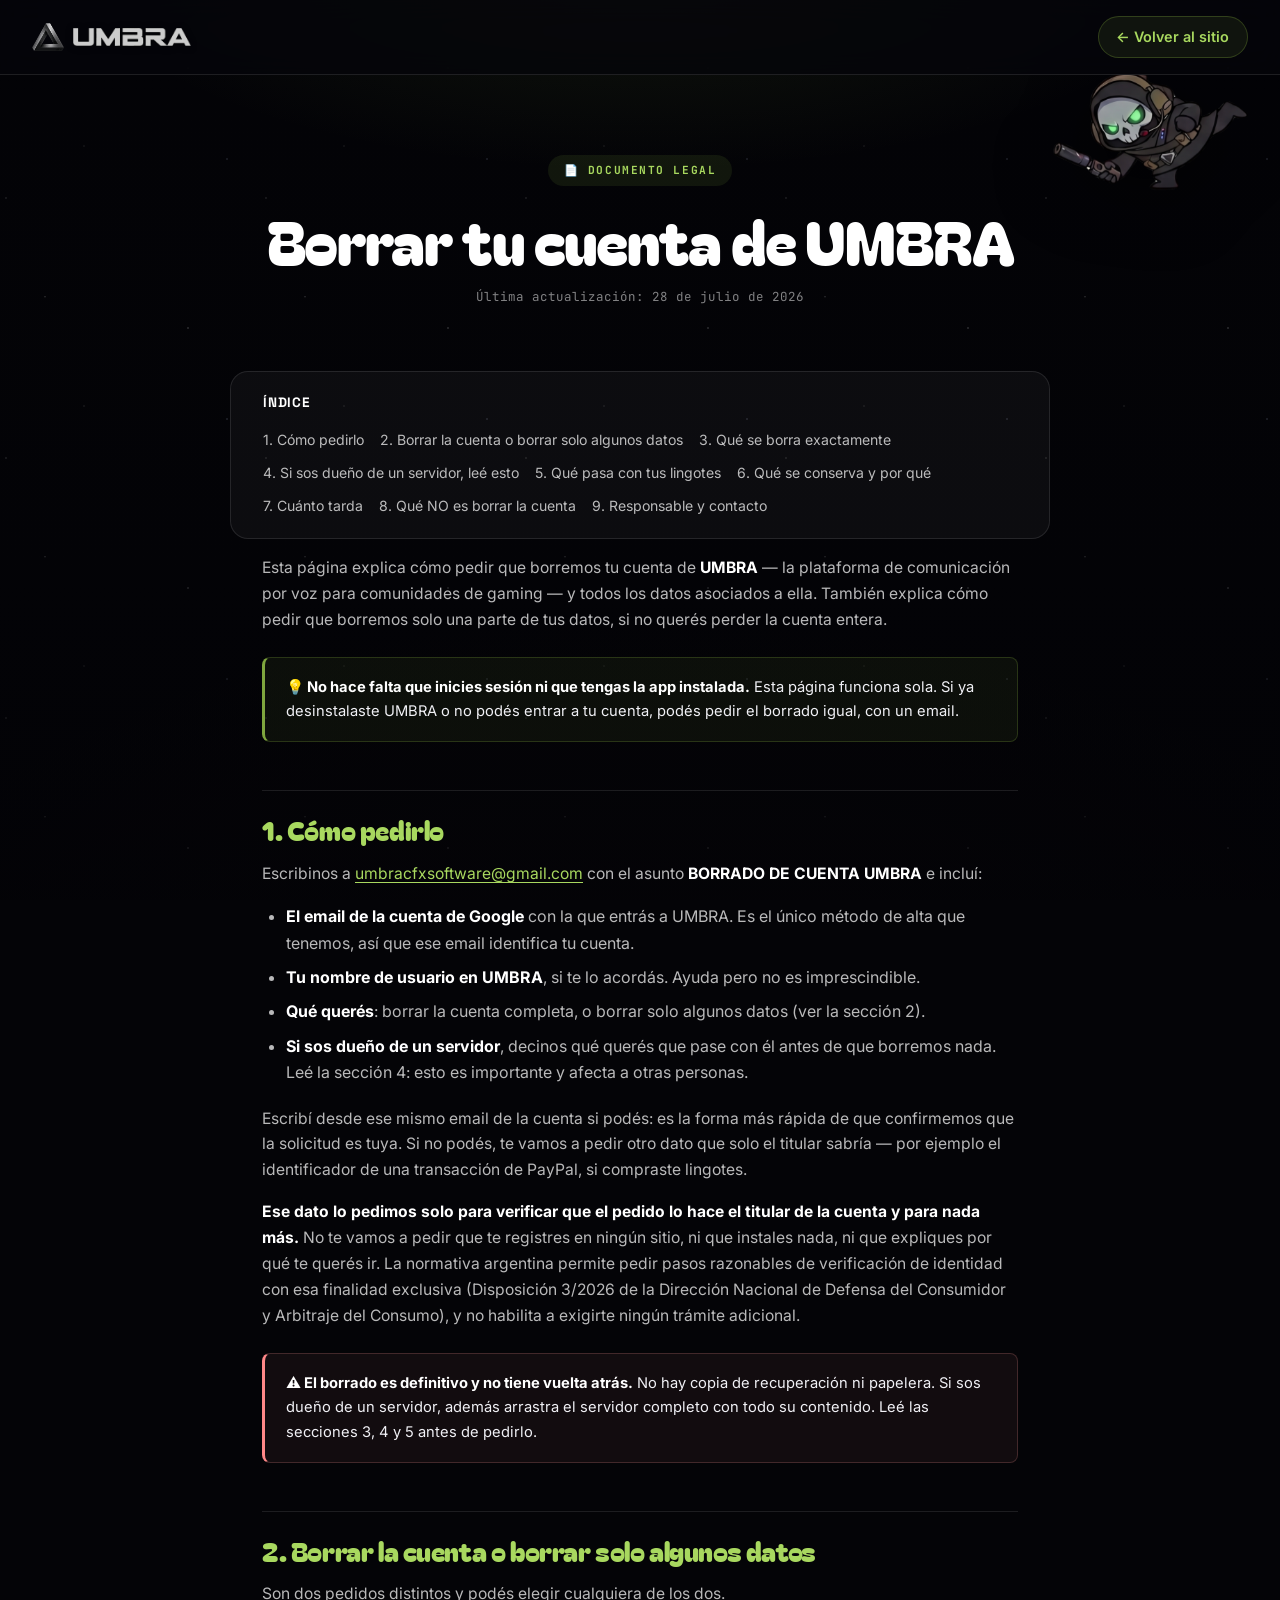
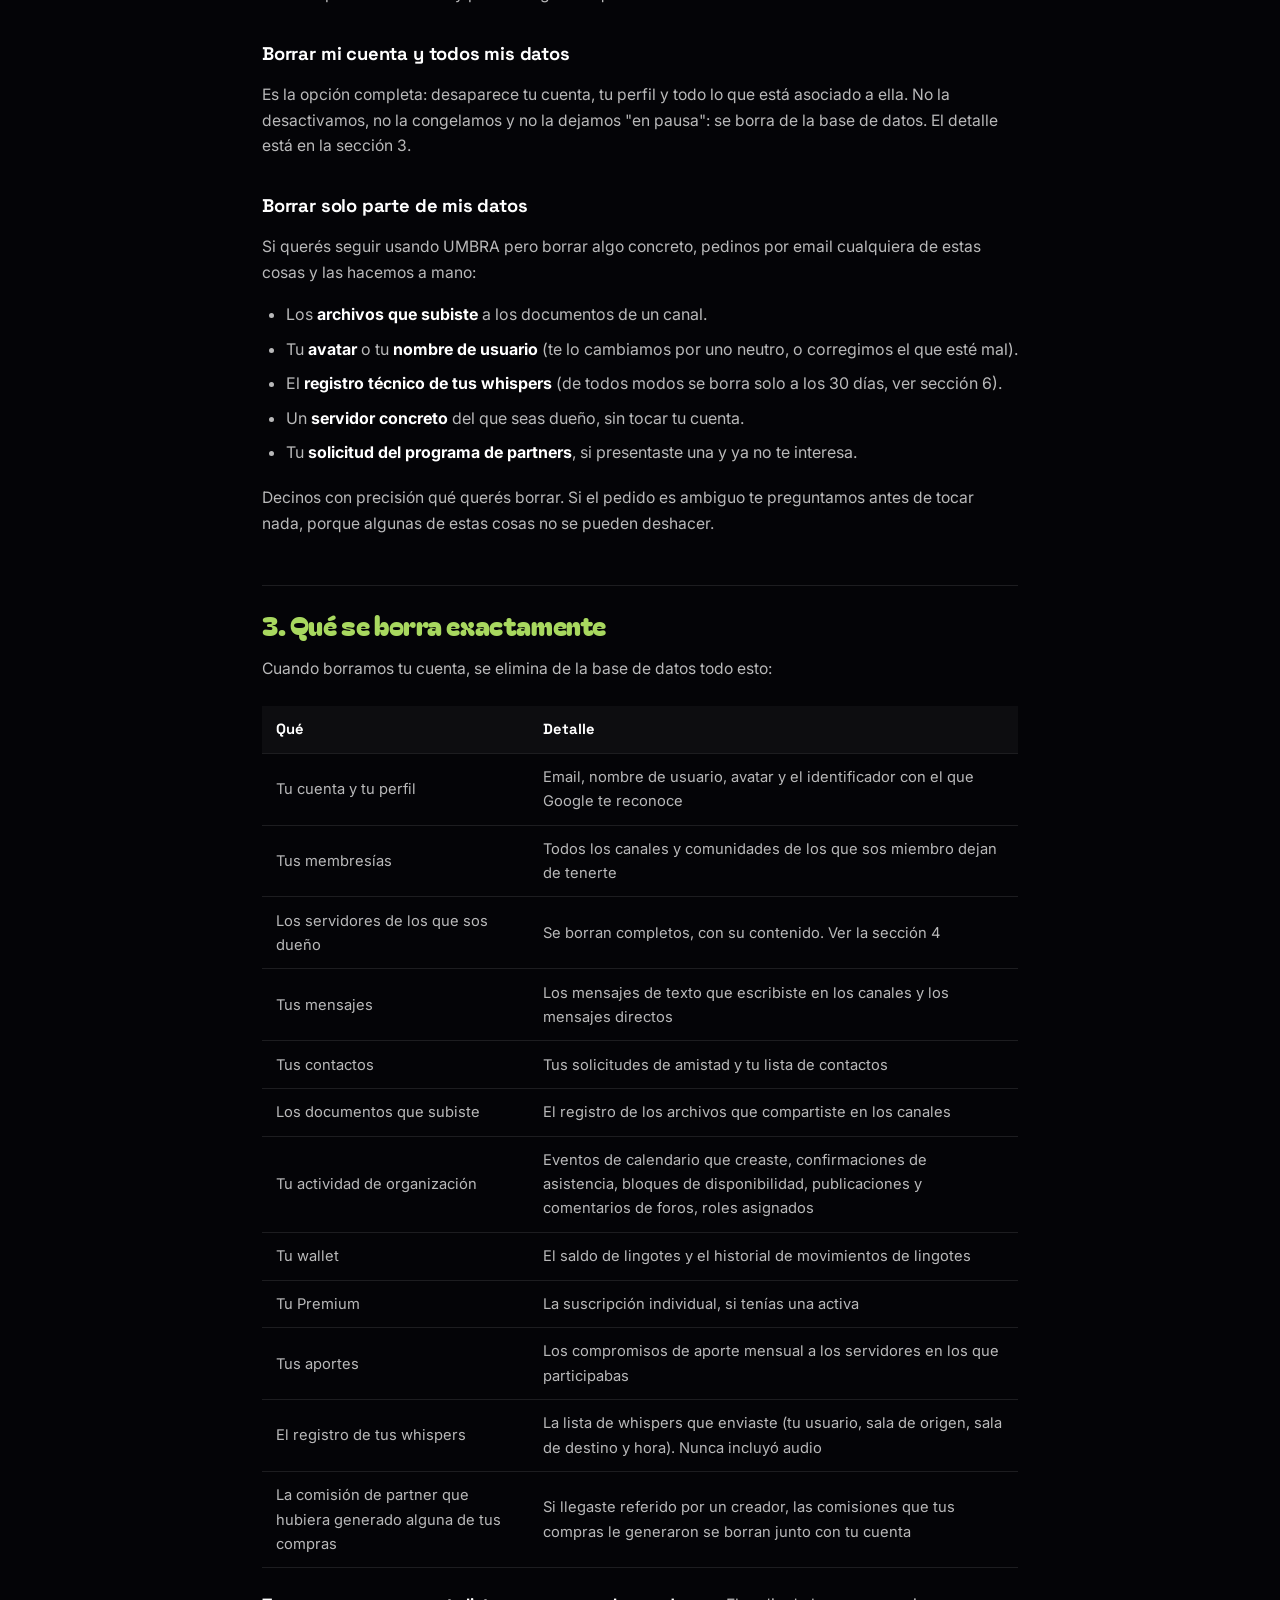
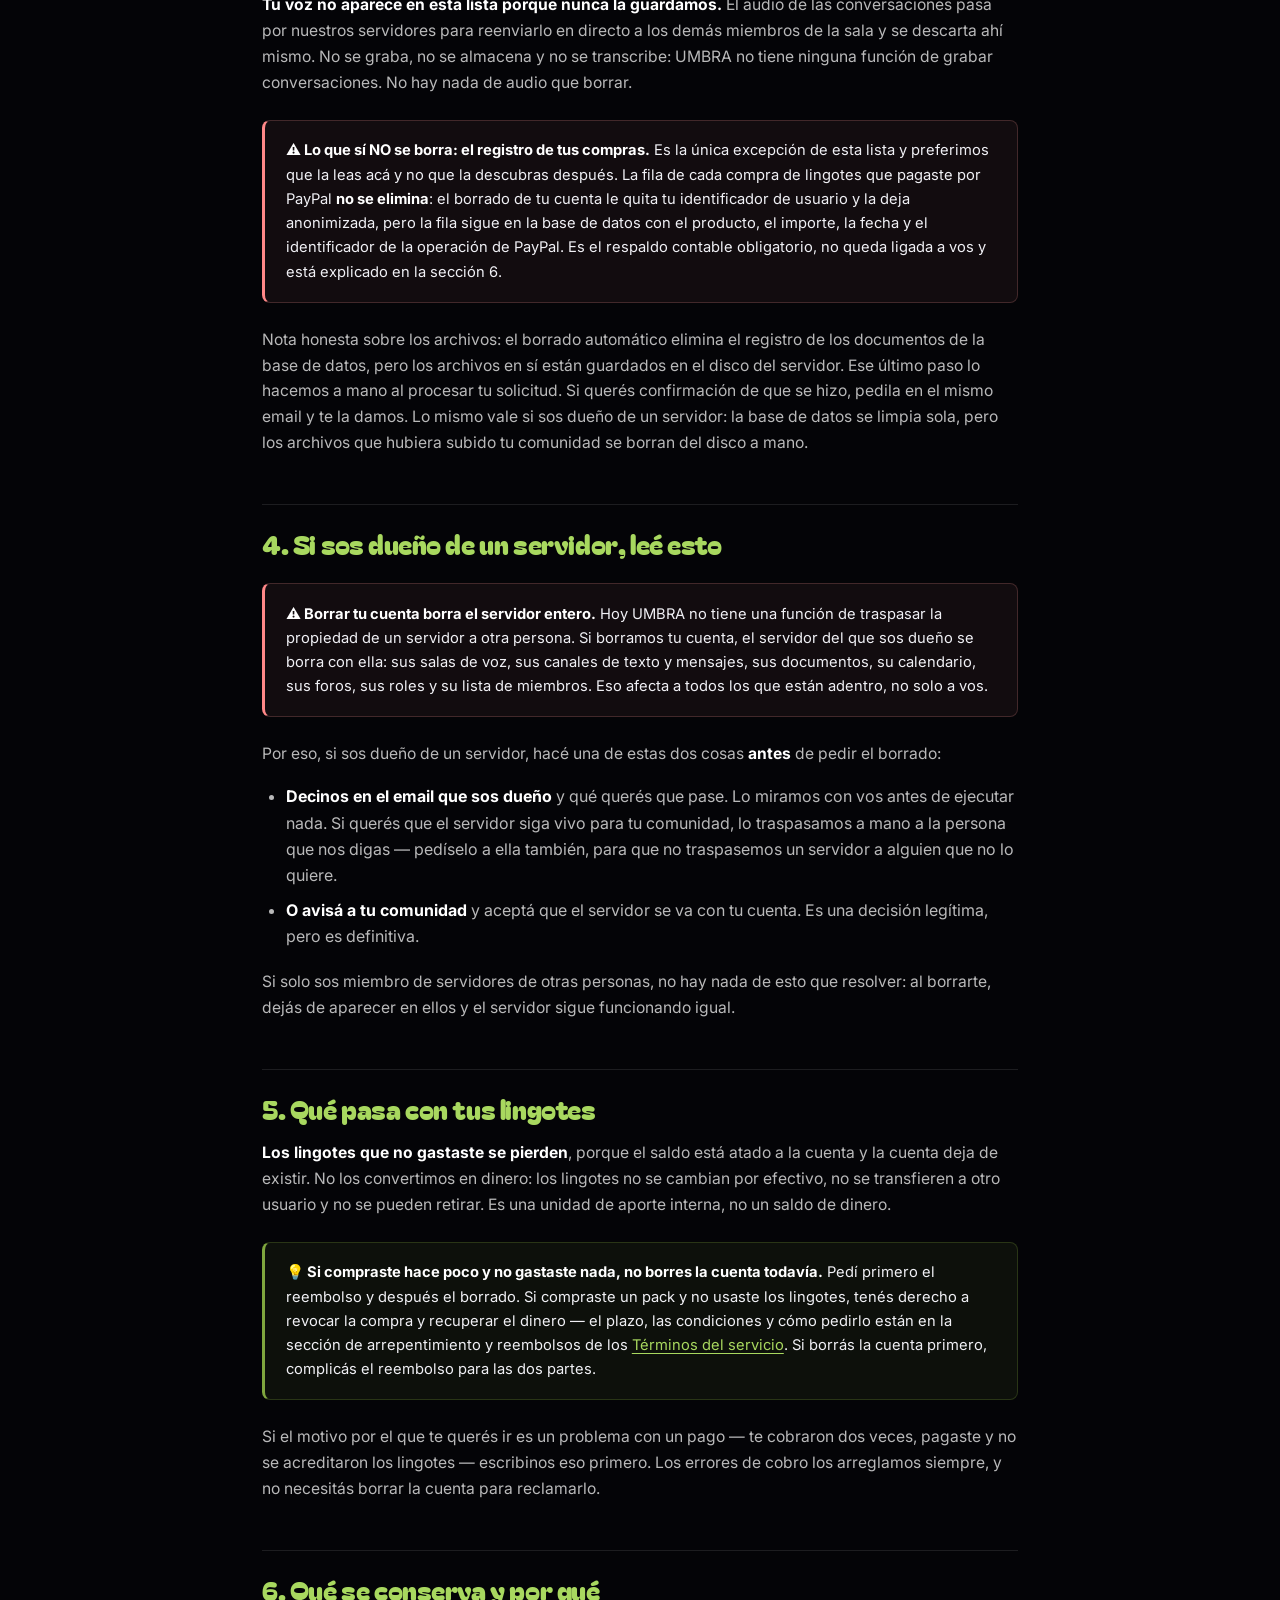
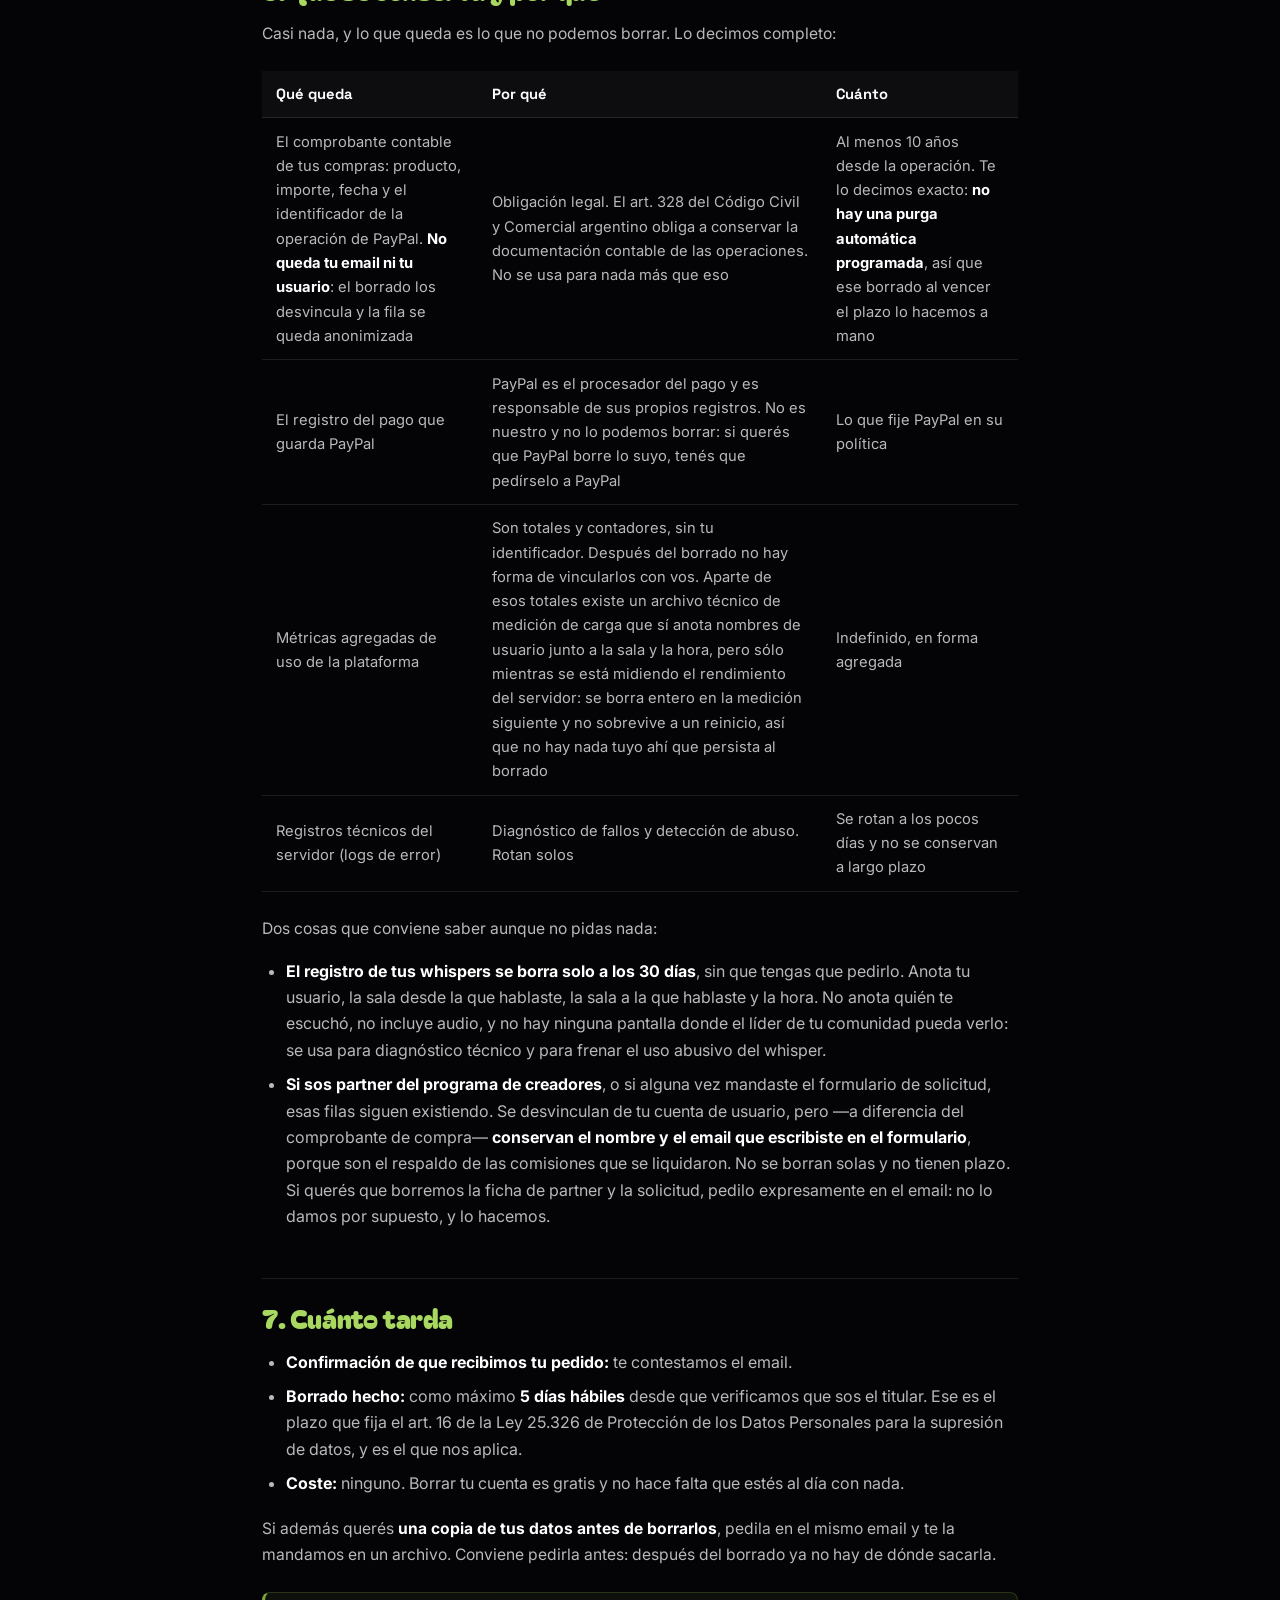
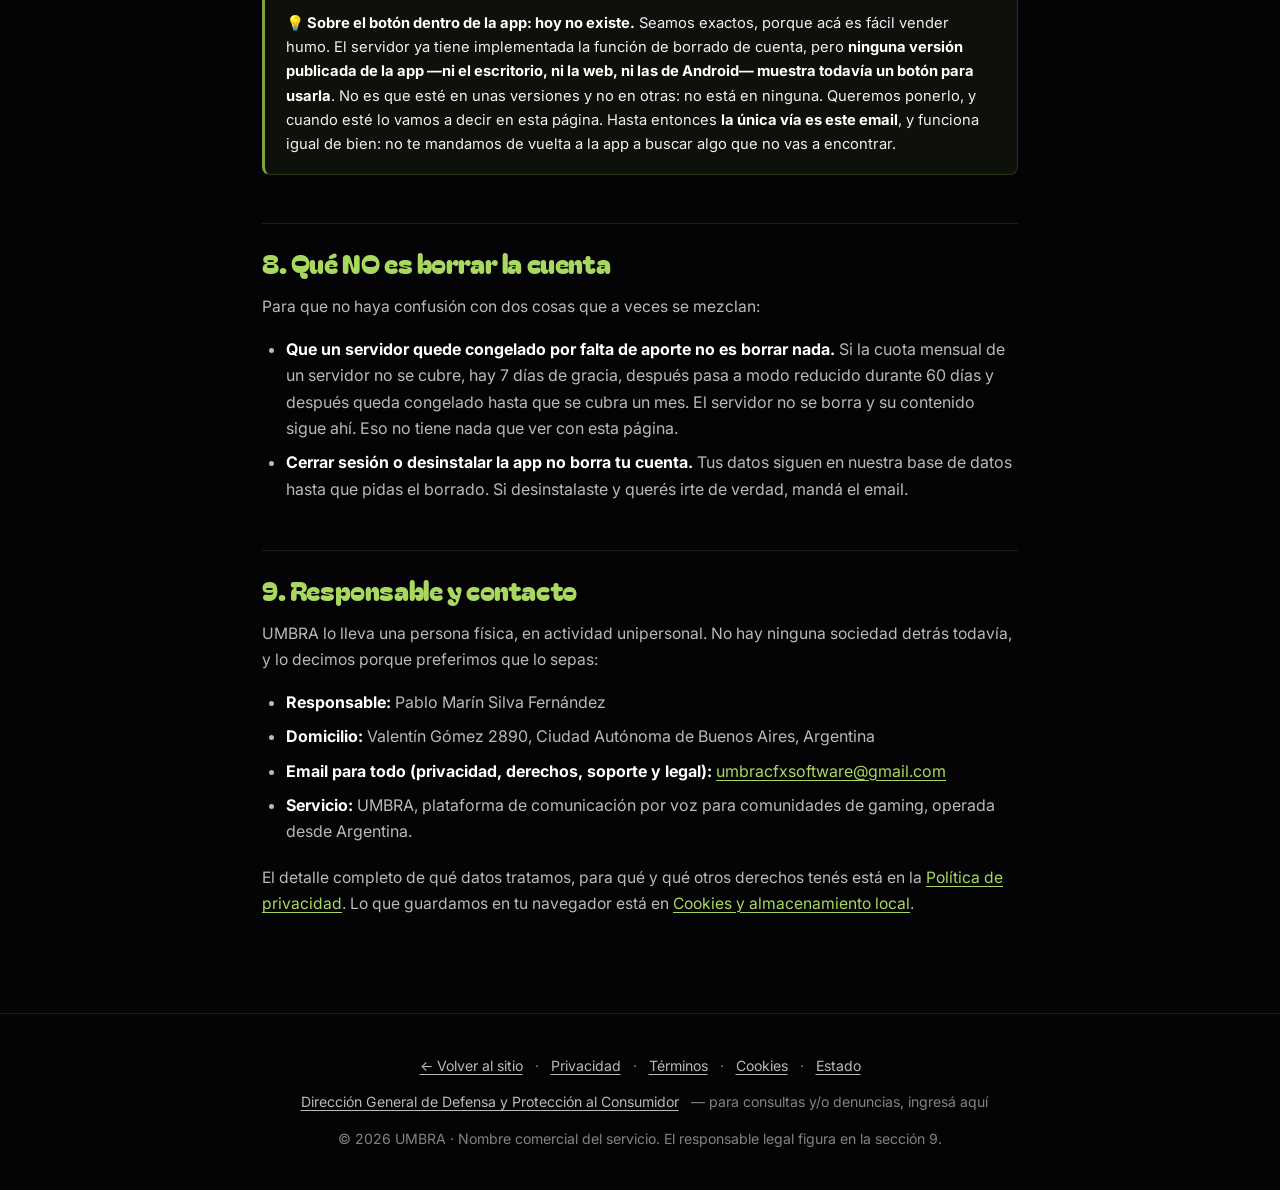
==== borrar-cuenta.html @ a8cfd090 "feat(legal): identidad del responsable y reescritura de las paginas legales Pablo dio los dos datos " ====
<!doctype html>
<html lang="es">
<head>
  <meta charset="utf-8" />
  <title>Borrar tu cuenta de UMBRA · UMBRA</title>
  <meta name="viewport" content="width=device-width, initial-scale=1" />
  <meta name="description" content="Cómo pedir el borrado de tu cuenta de UMBRA y de tus datos: qué se borra, qué se conserva y por qué, cuánto tarda y a dónde escribir." />
  <link rel="canonical" href="https://umbra.cfx-software.com/borrar-cuenta" />
  <meta property="og:url" content="https://umbra.cfx-software.com/borrar-cuenta" />
  <link rel="icon" href="assets/logo-triangle.png" />
  <link rel="stylesheet" href="css/legal.css?v=20260703a" />
</head>
<body>
  <div class="page-bg" aria-hidden="true">
    <div class="bg-veil"></div>
  </div>

  <nav class="legal-nav">
    <a class="legal-nav-logo" href="/">
      <img src="assets/logo-triangle.png" alt="" />
      <img class="nav-wordmark" src="assets/wordmark-umbra.png" alt="UMBRA" />
    </a>
    <a class="legal-nav-back" href="/">← Volver al sitio</a>
  </nav>
  <img class="legal-taco" src="assets/taco-sneaky.png" alt="" aria-hidden="true" />

  <header class="legal-hero">
    <div class="legal-eyebrow">📄 Documento legal</div>
    <h1>Borrar tu cuenta de UMBRA</h1>
    <div class="updated">Última actualización: 28 de julio de 2026</div>
  </header>

  <nav class="legal-toc">
    <strong>Índice</strong>
    <ul>
      <li><a href="#como">1. Cómo pedirlo</a></li>
      <li><a href="#dos-cosas">2. Borrar la cuenta o borrar solo algunos datos</a></li>
      <li><a href="#que-se-borra">3. Qué se borra exactamente</a></li>
      <li><a href="#servidor">4. Si sos dueño de un servidor, leé esto</a></li>
      <li><a href="#lingotes">5. Qué pasa con tus lingotes</a></li>
      <li><a href="#que-se-conserva">6. Qué se conserva y por qué</a></li>
      <li><a href="#plazos">7. Cuánto tarda</a></li>
      <li><a href="#no-es">8. Qué NO es borrar la cuenta</a></li>
      <li><a href="#contacto">9. Responsable y contacto</a></li>
    </ul>
  </nav>

  <main class="legal-doc">

    <p>Esta página explica cómo pedir que borremos tu cuenta de <strong>UMBRA</strong> — la plataforma de comunicación por voz para comunidades de gaming — y todos los datos asociados a ella. También explica cómo pedir que borremos solo una parte de tus datos, si no querés perder la cuenta entera.</p>

    <div class="note">
      <strong>💡 No hace falta que inicies sesión ni que tengas la app instalada.</strong> Esta página funciona sola. Si ya desinstalaste UMBRA o no podés entrar a tu cuenta, podés pedir el borrado igual, con un email.
    </div>

    <h2 id="como">1. Cómo pedirlo</h2>
    <p>Escribinos a <a href="mailto:umbracfxsoftware@gmail.com?subject=BORRADO%20DE%20CUENTA%20UMBRA">umbracfxsoftware@gmail.com</a> con el asunto <strong>BORRADO DE CUENTA UMBRA</strong> e incluí:</p>
    <ul>
      <li><strong>El email de la cuenta de Google</strong> con la que entrás a UMBRA. Es el único método de alta que tenemos, así que ese email identifica tu cuenta.</li>
      <li><strong>Tu nombre de usuario en UMBRA</strong>, si te lo acordás. Ayuda pero no es imprescindible.</li>
      <li><strong>Qué querés</strong>: borrar la cuenta completa, o borrar solo algunos datos (ver la sección 2).</li>
      <li><strong>Si sos dueño de un servidor</strong>, decinos qué querés que pase con él antes de que borremos nada. Leé la sección 4: esto es importante y afecta a otras personas.</li>
    </ul>
    <p>Escribí desde ese mismo email de la cuenta si podés: es la forma más rápida de que confirmemos que la solicitud es tuya. Si no podés, te vamos a pedir otro dato que solo el titular sabría — por ejemplo el identificador de una transacción de PayPal, si compraste lingotes.</p>
    <p><strong>Ese dato lo pedimos solo para verificar que el pedido lo hace el titular de la cuenta y para nada más.</strong> No te vamos a pedir que te registres en ningún sitio, ni que instales nada, ni que expliques por qué te querés ir. La normativa argentina permite pedir pasos razonables de verificación de identidad con esa finalidad exclusiva (Disposición 3/2026 de la Dirección Nacional de Defensa del Consumidor y Arbitraje del Consumo), y no habilita a exigirte ningún trámite adicional.</p>

    <div class="aviso">
      <strong>⚠️ El borrado es definitivo y no tiene vuelta atrás.</strong> No hay copia de recuperación ni papelera. Si sos dueño de un servidor, además arrastra el servidor completo con todo su contenido. Leé las secciones 3, 4 y 5 antes de pedirlo.
    </div>

    <h2 id="dos-cosas">2. Borrar la cuenta o borrar solo algunos datos</h2>
    <p>Son dos pedidos distintos y podés elegir cualquiera de los dos.</p>

    <h3>Borrar mi cuenta y todos mis datos</h3>
    <p>Es la opción completa: desaparece tu cuenta, tu perfil y todo lo que está asociado a ella. No la desactivamos, no la congelamos y no la dejamos "en pausa": se borra de la base de datos. El detalle está en la sección 3.</p>

    <h3>Borrar solo parte de mis datos</h3>
    <p>Si querés seguir usando UMBRA pero borrar algo concreto, pedinos por email cualquiera de estas cosas y las hacemos a mano:</p>
    <ul>
      <li>Los <strong>archivos que subiste</strong> a los documentos de un canal.</li>
      <li>Tu <strong>avatar</strong> o tu <strong>nombre de usuario</strong> (te lo cambiamos por uno neutro, o corregimos el que esté mal).</li>
      <li>El <strong>registro técnico de tus whispers</strong> (de todos modos se borra solo a los 30 días, ver sección 6).</li>
      <li>Un <strong>servidor concreto</strong> del que seas dueño, sin tocar tu cuenta.</li>
      <li>Tu <strong>solicitud del programa de partners</strong>, si presentaste una y ya no te interesa.</li>
    </ul>
    <p>Decinos con precisión qué querés borrar. Si el pedido es ambiguo te preguntamos antes de tocar nada, porque algunas de estas cosas no se pueden deshacer.</p>

    <h2 id="que-se-borra">3. Qué se borra exactamente</h2>
    <p>Cuando borramos tu cuenta, se elimina de la base de datos todo esto:</p>
    <table>
      <thead><tr><th>Qué</th><th>Detalle</th></tr></thead>
      <tbody>
        <tr><td>Tu cuenta y tu perfil</td><td>Email, nombre de usuario, avatar y el identificador con el que Google te reconoce</td></tr>
        <tr><td>Tus membresías</td><td>Todos los canales y comunidades de los que sos miembro dejan de tenerte</td></tr>
        <tr><td>Los servidores de los que sos dueño</td><td>Se borran completos, con su contenido. Ver la sección 4</td></tr>
        <tr><td>Tus mensajes</td><td>Los mensajes de texto que escribiste en los canales y los mensajes directos</td></tr>
        <tr><td>Tus contactos</td><td>Tus solicitudes de amistad y tu lista de contactos</td></tr>
        <tr><td>Los documentos que subiste</td><td>El registro de los archivos que compartiste en los canales</td></tr>
        <tr><td>Tu actividad de organización</td><td>Eventos de calendario que creaste, confirmaciones de asistencia, bloques de disponibilidad, publicaciones y comentarios de foros, roles asignados</td></tr>
        <tr><td>Tu wallet</td><td>El saldo de lingotes y el historial de movimientos de lingotes</td></tr>
        <tr><td>Tu Premium</td><td>La suscripción individual, si tenías una activa</td></tr>
        <tr><td>Tus aportes</td><td>Los compromisos de aporte mensual a los servidores en los que participabas</td></tr>
        <tr><td>El registro de tus whispers</td><td>La lista de whispers que enviaste (tu usuario, sala de origen, sala de destino y hora). Nunca incluyó audio</td></tr>
        <tr><td>La comisión de partner que hubiera generado alguna de tus compras</td><td>Si llegaste referido por un creador, las comisiones que tus compras le generaron se borran junto con tu cuenta</td></tr>
      </tbody>
    </table>
    <p><strong>Tu voz no aparece en esta lista porque nunca la guardamos.</strong> El audio de las conversaciones pasa por nuestros servidores para reenviarlo en directo a los demás miembros de la sala y se descarta ahí mismo. No se graba, no se almacena y no se transcribe: UMBRA no tiene ninguna función de grabar conversaciones. No hay nada de audio que borrar.</p>
    <div class="aviso">
      <strong>⚠️ Lo que sí NO se borra: el registro de tus compras.</strong> Es la única excepción de esta lista y preferimos que la leas acá y no que la descubras después. La fila de cada compra de lingotes que pagaste por PayPal <strong>no se elimina</strong>: el borrado de tu cuenta le quita tu identificador de usuario y la deja anonimizada, pero la fila sigue en la base de datos con el producto, el importe, la fecha y el identificador de la operación de PayPal. Es el respaldo contable obligatorio, no queda ligada a vos y está explicado en la sección 6.
    </div>
    <p>Nota honesta sobre los archivos: el borrado automático elimina el registro de los documentos de la base de datos, pero los archivos en sí están guardados en el disco del servidor. Ese último paso lo hacemos a mano al procesar tu solicitud. Si querés confirmación de que se hizo, pedila en el mismo email y te la damos. Lo mismo vale si sos dueño de un servidor: la base de datos se limpia sola, pero los archivos que hubiera subido tu comunidad se borran del disco a mano.</p>

    <h2 id="servidor">4. Si sos dueño de un servidor, leé esto</h2>
    <div class="aviso">
      <strong>⚠️ Borrar tu cuenta borra el servidor entero.</strong> Hoy UMBRA no tiene una función de traspasar la propiedad de un servidor a otra persona. Si borramos tu cuenta, el servidor del que sos dueño se borra con ella: sus salas de voz, sus canales de texto y mensajes, sus documentos, su calendario, sus foros, sus roles y su lista de miembros. Eso afecta a todos los que están adentro, no solo a vos.
    </div>
    <p>Por eso, si sos dueño de un servidor, hacé una de estas dos cosas <strong>antes</strong> de pedir el borrado:</p>
    <ul>
      <li><strong>Decinos en el email que sos dueño</strong> y qué querés que pase. Lo miramos con vos antes de ejecutar nada. Si querés que el servidor siga vivo para tu comunidad, lo traspasamos a mano a la persona que nos digas — pedíselo a ella también, para que no traspasemos un servidor a alguien que no lo quiere.</li>
      <li><strong>O avisá a tu comunidad</strong> y aceptá que el servidor se va con tu cuenta. Es una decisión legítima, pero es definitiva.</li>
    </ul>
    <p>Si solo sos miembro de servidores de otras personas, no hay nada de esto que resolver: al borrarte, dejás de aparecer en ellos y el servidor sigue funcionando igual.</p>

    <h2 id="lingotes">5. Qué pasa con tus lingotes</h2>
    <p><strong>Los lingotes que no gastaste se pierden</strong>, porque el saldo está atado a la cuenta y la cuenta deja de existir. No los convertimos en dinero: los lingotes no se cambian por efectivo, no se transfieren a otro usuario y no se pueden retirar. Es una unidad de aporte interna, no un saldo de dinero.</p>
    <div class="note">
      <strong>💡 Si compraste hace poco y no gastaste nada, no borres la cuenta todavía.</strong> Pedí primero el reembolso y después el borrado. Si compraste un pack y no usaste los lingotes, tenés derecho a revocar la compra y recuperar el dinero — el plazo, las condiciones y cómo pedirlo están en la sección de arrepentimiento y reembolsos de los <a href="/terminos">Términos del servicio</a>. Si borrás la cuenta primero, complicás el reembolso para las dos partes.
    </div>
    <p>Si el motivo por el que te querés ir es un problema con un pago — te cobraron dos veces, pagaste y no se acreditaron los lingotes — escribinos eso primero. Los errores de cobro los arreglamos siempre, y no necesitás borrar la cuenta para reclamarlo.</p>

    <h2 id="que-se-conserva">6. Qué se conserva y por qué</h2>
    <p>Casi nada, y lo que queda es lo que no podemos borrar. Lo decimos completo:</p>
    <table>
      <thead><tr><th>Qué queda</th><th>Por qué</th><th>Cuánto</th></tr></thead>
      <tbody>
        <tr>
          <td>El comprobante contable de tus compras: producto, importe, fecha y el identificador de la operación de PayPal. <strong>No queda tu email ni tu usuario</strong>: el borrado los desvincula y la fila se queda anonimizada</td>
          <td>Obligación legal. El art. 328 del Código Civil y Comercial argentino obliga a conservar la documentación contable de las operaciones. No se usa para nada más que eso</td>
          <td>Al menos 10 años desde la operación. Te lo decimos exacto: <strong>no hay una purga automática programada</strong>, así que ese borrado al vencer el plazo lo hacemos a mano</td>
        </tr>
        <tr>
          <td>El registro del pago que guarda PayPal</td>
          <td>PayPal es el procesador del pago y es responsable de sus propios registros. No es nuestro y no lo podemos borrar: si querés que PayPal borre lo suyo, tenés que pedírselo a PayPal</td>
          <td>Lo que fije PayPal en su política</td>
        </tr>
        <tr>
          <td>Métricas agregadas de uso de la plataforma</td>
          <td>Son totales y contadores, sin tu identificador. Después del borrado no hay forma de vincularlos con vos. Aparte de esos totales existe un archivo técnico de medición de carga que sí anota nombres de usuario junto a la sala y la hora, pero sólo mientras se está midiendo el rendimiento del servidor: se borra entero en la medición siguiente y no sobrevive a un reinicio, así que no hay nada tuyo ahí que persista al borrado</td>
          <td>Indefinido, en forma agregada</td>
        </tr>
        <tr>
          <td>Registros técnicos del servidor (logs de error)</td>
          <td>Diagnóstico de fallos y detección de abuso. Rotan solos</td>
          <td>Se rotan a los pocos días y no se conservan a largo plazo</td>
        </tr>
      </tbody>
    </table>
    <p>Dos cosas que conviene saber aunque no pidas nada:</p>
    <ul>
      <li><strong>El registro de tus whispers se borra solo a los 30 días</strong>, sin que tengas que pedirlo. Anota tu usuario, la sala desde la que hablaste, la sala a la que hablaste y la hora. No anota quién te escuchó, no incluye audio, y no hay ninguna pantalla donde el líder de tu comunidad pueda verlo: se usa para diagnóstico técnico y para frenar el uso abusivo del whisper.</li>
      <li><strong>Si sos partner del programa de creadores</strong>, o si alguna vez mandaste el formulario de solicitud, esas filas siguen existiendo. Se desvinculan de tu cuenta de usuario, pero —a diferencia del comprobante de compra— <strong>conservan el nombre y el email que escribiste en el formulario</strong>, porque son el respaldo de las comisiones que se liquidaron. No se borran solas y no tienen plazo. Si querés que borremos la ficha de partner y la solicitud, pedilo expresamente en el email: no lo damos por supuesto, y lo hacemos.</li>
    </ul>

    <h2 id="plazos">7. Cuánto tarda</h2>
    <ul>
      <li><strong>Confirmación de que recibimos tu pedido:</strong> te contestamos el email.</li>
      <li><strong>Borrado hecho:</strong> como máximo <strong>5 días hábiles</strong> desde que verificamos que sos el titular. Ese es el plazo que fija el art. 16 de la Ley 25.326 de Protección de los Datos Personales para la supresión de datos, y es el que nos aplica.</li>
      <li><strong>Coste:</strong> ninguno. Borrar tu cuenta es gratis y no hace falta que estés al día con nada.</li>
    </ul>
    <p>Si además querés <strong>una copia de tus datos antes de borrarlos</strong>, pedila en el mismo email y te la mandamos en un archivo. Conviene pedirla antes: después del borrado ya no hay de dónde sacarla.</p>

    <div class="note">
      <strong>💡 Sobre el botón dentro de la app: hoy no existe.</strong> Seamos exactos, porque acá es fácil vender humo. El servidor ya tiene implementada la función de borrado de cuenta, pero <strong>ninguna versión publicada de la app —ni el escritorio, ni la web, ni las de Android— muestra todavía un botón para usarla</strong>. No es que esté en unas versiones y no en otras: no está en ninguna. Queremos ponerlo, y cuando esté lo vamos a decir en esta página. Hasta entonces <strong>la única vía es este email</strong>, y funciona igual de bien: no te mandamos de vuelta a la app a buscar algo que no vas a encontrar.
    </div>

    <h2 id="no-es">8. Qué NO es borrar la cuenta</h2>
    <p>Para que no haya confusión con dos cosas que a veces se mezclan:</p>
    <ul>
      <li><strong>Que un servidor quede congelado por falta de aporte no es borrar nada.</strong> Si la cuota mensual de un servidor no se cubre, hay 7 días de gracia, después pasa a modo reducido durante 60 días y después queda congelado hasta que se cubra un mes. El servidor no se borra y su contenido sigue ahí. Eso no tiene nada que ver con esta página.</li>
      <li><strong>Cerrar sesión o desinstalar la app no borra tu cuenta.</strong> Tus datos siguen en nuestra base de datos hasta que pidas el borrado. Si desinstalaste y querés irte de verdad, mandá el email.</li>
    </ul>

    <h2 id="contacto">9. Responsable y contacto</h2>
    <p>UMBRA lo lleva una persona física, en actividad unipersonal. No hay ninguna sociedad detrás todavía, y lo decimos porque preferimos que lo sepas:</p>
    <ul>
      <li><strong>Responsable:</strong> Pablo Marín Silva Fernández</li>
      <li><strong>Domicilio:</strong> Valentín Gómez 2890, Ciudad Autónoma de Buenos Aires, Argentina</li>
      <li><strong>Email para todo (privacidad, derechos, soporte y legal):</strong> <a href="mailto:umbracfxsoftware@gmail.com">umbracfxsoftware@gmail.com</a></li>
      <li><strong>Servicio:</strong> UMBRA, plataforma de comunicación por voz para comunidades de gaming, operada desde Argentina.</li>
    </ul>
    <p>El detalle completo de qué datos tratamos, para qué y qué otros derechos tenés está en la <a href="/privacidad">Política de privacidad</a>. Lo que guardamos en tu navegador está en <a href="/cookies">Cookies y almacenamiento local</a>.</p>

  </main>

  <footer class="legal-foot">
    <p>
      <a href="/">← Volver al sitio</a>
      ·
      <a href="/privacidad">Privacidad</a>
      ·
      <a href="/terminos">Términos</a>
      ·
      <a href="/cookies">Cookies</a>
      ·
      <a href="/status">Estado</a>
    </p>
    <p style="margin-top:0.85rem">
      <a href="https://buenosaires.gob.ar/tramites/denuncia-online-defensa-al-consumidor" rel="noopener" target="_blank">Dirección General de Defensa y Protección al Consumidor</a> — para consultas y/o denuncias, ingresá aquí
    </p>
    <p style="margin-top:0.85rem">© 2026 UMBRA · Nombre comercial del servicio. El responsable legal figura en la sección 9.</p>
  </footer>

</body>
</html>
---- css/legal.css ----
/* Shared styles para páginas legales */
@import url('https://fonts.googleapis.com/css2?family=Bagel+Fat+One&family=Inter:wght@400;500;600;700;800;900&family=Space+Grotesk:wght@500;600;700&family=JetBrains+Mono:wght@500;600;700&display=swap');

*,*::before,*::after{box-sizing:border-box;margin:0;padding:0}

:root{
  --ink:#040407;
  --ink-2:#1c2c54;
  --gold:#7FA63E;
  --gold-hi:#A8D85F;
  --gold-deep:#4F6B22;
  --mint:#8FCB4E;
  --text:#f0f0f5;
  --text-mid:rgba(255,255,255,0.72);
  --text-mute:rgba(255,255,255,0.50);
  --line:rgba(255,255,255,0.10);
  --r:18px;
  --r-lg:28px;
  --r-pill:999px;
}

html{scroll-behavior:smooth}

body{
  font-family:'Inter',sans-serif;
  background:#040407;
  color:var(--text);
  line-height:1.65;
  font-size:1rem;
  -webkit-font-smoothing:antialiased;
  min-height:100vh;
  position:relative;
}
/* Fondo: cosmos 100% CSS sobre negro — misma estética que el resto del sitio */
.page-bg{position:fixed;inset:0;z-index:0;overflow:hidden;background:
  radial-gradient(120% 90% at 50% 118%, rgba(46,26,18,.16), transparent 55%),
  #040407}
.page-bg::before{content:'';position:absolute;inset:-30%;opacity:.45;
  background-image:radial-gradient(1.2px 1.2px at 20% 30%,#fff,transparent),radial-gradient(1px 1px at 80% 60%,rgba(255,255,255,.7),transparent),
    radial-gradient(1px 1px at 50% 80%,#fff,transparent),radial-gradient(1.4px 1.4px at 35% 65%,rgba(200,215,255,.8),transparent),
    radial-gradient(1px 1px at 65% 18%,#fff,transparent);
  background-size:260px 260px}
.page-bg .bg-veil{position:absolute;inset:0;pointer-events:none;background:
  radial-gradient(75% 40% at 50% -5%, rgba(127,166,62,.12), transparent 60%),
  linear-gradient(180deg, rgba(2,2,6,.56) 0%, rgba(2,2,6,.34) 38%, rgba(2,2,6,.72) 100%)}
body > *{position:relative;z-index:1}

a{color:var(--gold-hi);text-decoration:underline;text-underline-offset:3px}
a:hover{color:var(--gold-shine,#ffeac1)}

/* Nav minimal de páginas legales */
.legal-nav{
  position:sticky;top:0;z-index:100;
  background:rgba(6,6,10,0.82);
  backdrop-filter:blur(14px);-webkit-backdrop-filter:blur(14px);
  border-bottom:1px solid var(--line);
  padding:1rem 2rem;
  display:flex;align-items:center;justify-content:space-between;
}
.legal-nav-logo{
  display:flex;align-items:center;gap:0.6rem;
  font-family:'Bagel Fat One',sans-serif;font-weight:400;font-size:1.1rem;
  color:#fff;text-decoration:none;
}
.legal-nav-logo img{width:auto;height:28px}
.legal-nav-logo .nav-wordmark{width:auto;height:18px;filter:drop-shadow(0 1px 3px rgba(0,0,0,0.5))}
.legal-nav-back{
  font-family:'Inter',sans-serif;font-size:0.9rem;font-weight:600;
  color:var(--gold-hi);text-decoration:none;
  padding:0.5rem 1.1rem;border-radius:var(--r-pill);
  background:rgba(127,166,62,0.10);
  border:1px solid rgba(127,166,62,0.30);
  transition:background 180ms,transform 180ms;
}
.legal-nav-back:hover{background:rgba(127,166,62,0.18);transform:translateY(-1px)}

/* Hero del documento legal */
.legal-hero{
  max-width:820px;margin:0 auto;padding:5rem 2rem 3rem;text-align:center;
}
.legal-eyebrow{
  display:inline-flex;align-items:center;gap:0.5rem;
  padding:0.4rem 1rem;border-radius:var(--r-pill);
  background:rgba(127,166,62,0.12);
  color:var(--gold-hi);
  font-family:'JetBrains Mono',monospace;font-size:0.7rem;
  letter-spacing:0.14em;text-transform:uppercase;font-weight:700;
  margin-bottom:1.5rem;
}
.legal-hero h1{
  font-family:'Bagel Fat One',sans-serif;font-weight:400;
  font-size:clamp(2.4rem,5vw,3.8rem);letter-spacing:-0.02em;line-height:1;
  color:#fff;margin-bottom:1rem;
}
.legal-hero .updated{
  font-family:'JetBrains Mono',monospace;font-size:0.78rem;
  color:var(--text-mute);letter-spacing:0.08em;
}

/* Contenido del documento */
.legal-doc{
  max-width:820px;margin:0 auto;padding:1rem 2rem 5rem;
}
.legal-doc h2{
  font-family:'Bagel Fat One',sans-serif;font-weight:400;font-size:1.7rem;
  color:var(--gold-hi);letter-spacing:-0.015em;line-height:1.1;
  margin:3rem 0 1rem;padding-top:1.5rem;
  border-top:1px solid var(--line);
}
.legal-doc h2:first-child{border-top:none;padding-top:0;margin-top:0}
.legal-doc h3{
  font-family:'Space Grotesk',sans-serif;font-weight:700;font-size:1.15rem;
  color:#fff;letter-spacing:-0.01em;margin:2rem 0 0.75rem;
}
.legal-doc p{margin-bottom:1rem;color:var(--text-mid);font-size:0.98rem}
.legal-doc strong{color:#fff;font-weight:700}
.legal-doc ul{margin:1rem 0 1.25rem 1.5rem}
.legal-doc ul li{margin-bottom:0.5rem;color:var(--text-mid)}
.legal-doc .note{
  margin:1.5rem 0;padding:1.1rem 1.3rem;
  background:rgba(127,166,62,0.08);
  border:1px solid rgba(127,166,62,0.25);
  border-left:3px solid var(--gold);
  border-radius:8px;
  font-size:0.92rem;
}
.legal-doc .warn, .legal-doc .aviso{
  margin:1.5rem 0;padding:1.1rem 1.3rem;
  background:rgba(255,150,150,0.06);
  border:1px solid rgba(255,150,150,0.20);
  border-left:3px solid #ff8888;
  border-radius:8px;
  font-size:0.92rem;
}
.legal-doc .review{
  display:inline-block;padding:0.05rem 0.4rem;background:rgba(255,180,80,0.18);
  color:#ffba50;border-radius:4px;font-family:'JetBrains Mono',monospace;
  font-size:0.78rem;font-weight:700;
}
.legal-doc table{
  width:100%;border-collapse:collapse;margin:1.5rem 0;font-size:0.92rem;
}
.legal-doc th, .legal-doc td{
  padding:0.7rem 0.85rem;text-align:left;
  border-bottom:1px solid var(--line);
}
.legal-doc th{font-family:'Space Grotesk',sans-serif;font-weight:700;color:#fff;background:rgba(255,255,255,0.04)}
.legal-doc td{color:var(--text-mid)}

/* TOC sticky en desktop */
.legal-toc{
  display:none;
  max-width:820px;margin:1rem auto 0;padding:1.25rem 2rem;
  background:rgba(255,255,255,0.04);border:1px solid var(--line);border-radius:var(--r);
}
.legal-toc strong{display:block;color:#fff;font-family:'Space Grotesk',sans-serif;font-size:0.85rem;text-transform:uppercase;letter-spacing:0.06em;margin-bottom:0.7rem}
.legal-toc ul{display:flex;flex-wrap:wrap;gap:0.4rem 1rem;list-style:none;margin:0}
.legal-toc li a{color:var(--text-mid);font-size:0.88rem;text-decoration:none}
.legal-toc li a:hover{color:var(--gold-hi);text-decoration:underline}
@media(min-width:760px){.legal-toc{display:block}}

/* Footer minimal */
.legal-foot{
  border-top:1px solid var(--line);padding:2.5rem 2rem;
  text-align:center;color:var(--text-mute);font-size:0.88rem;
}
.legal-foot a{color:var(--text-mid);margin:0 0.5rem}

/* Status page específico */
.status-overall{
  max-width:820px;margin:0 auto;padding:2rem;
  background:rgba(127,166,62,0.10);border:1px solid rgba(127,166,62,0.35);
  border-radius:var(--r-lg);text-align:center;margin-bottom:2rem;
}
.status-overall.degraded{background:rgba(255,180,80,0.10);border-color:rgba(255,180,80,0.35)}
.status-overall.down{background:rgba(255,100,100,0.10);border-color:rgba(255,100,100,0.35)}
.status-dot{
  display:inline-block;width:14px;height:14px;border-radius:50%;
  background:#8FCB4E;box-shadow:0 0 12px #8FCB4E;
  margin-right:0.5rem;vertical-align:middle;
  animation:statusPulse 2s ease-in-out infinite;
}
@keyframes statusPulse{0%,100%{box-shadow:0 0 12px #8FCB4E}50%{box-shadow:0 0 20px #8FCB4E}}
.status-overall h2{
  font-family:'Bagel Fat One',sans-serif;font-weight:400;font-size:1.8rem;
  color:#A8D85F;display:inline-block;margin-left:0.25rem;
}
.status-overall p{color:var(--text-mid);margin-top:0.4rem;font-size:0.95rem}

.status-services{max-width:820px;margin:0 auto;padding:0 2rem 4rem}
.status-row{
  display:flex;align-items:center;justify-content:space-between;
  padding:1rem 1.25rem;background:rgba(255,255,255,0.04);
  border:1px solid var(--line);border-radius:var(--r);margin-bottom:0.6rem;
}
.status-row .svc-name{font-weight:600;color:#fff}
.status-row .svc-status{
  display:flex;align-items:center;gap:0.5rem;
  font-family:'JetBrains Mono',monospace;font-size:0.78rem;
  letter-spacing:0.06em;color:var(--mint);font-weight:700;
}
.svc-dot{width:8px;height:8px;border-radius:50%;background:var(--mint);box-shadow:0 0 6px var(--mint)}


/* TACO decorativo en subpáginas — presencia sin estorbar la lectura */
.legal-taco{
  position:absolute;top:4.5rem;right:2.5vw;width:min(17vw,195px);z-index:1;pointer-events:none;
  filter:drop-shadow(0 16px 30px rgba(0,0,0,0.55));
  animation:legalFloat 9s ease-in-out infinite;will-change:transform;
}
@keyframes legalFloat{0%,100%{transform:translateY(0)}50%{transform:translateY(-12px)}}
@media(max-width:1000px){.legal-taco{display:none}}
@media(prefers-reduced-motion:reduce){.legal-taco{animation:none}}
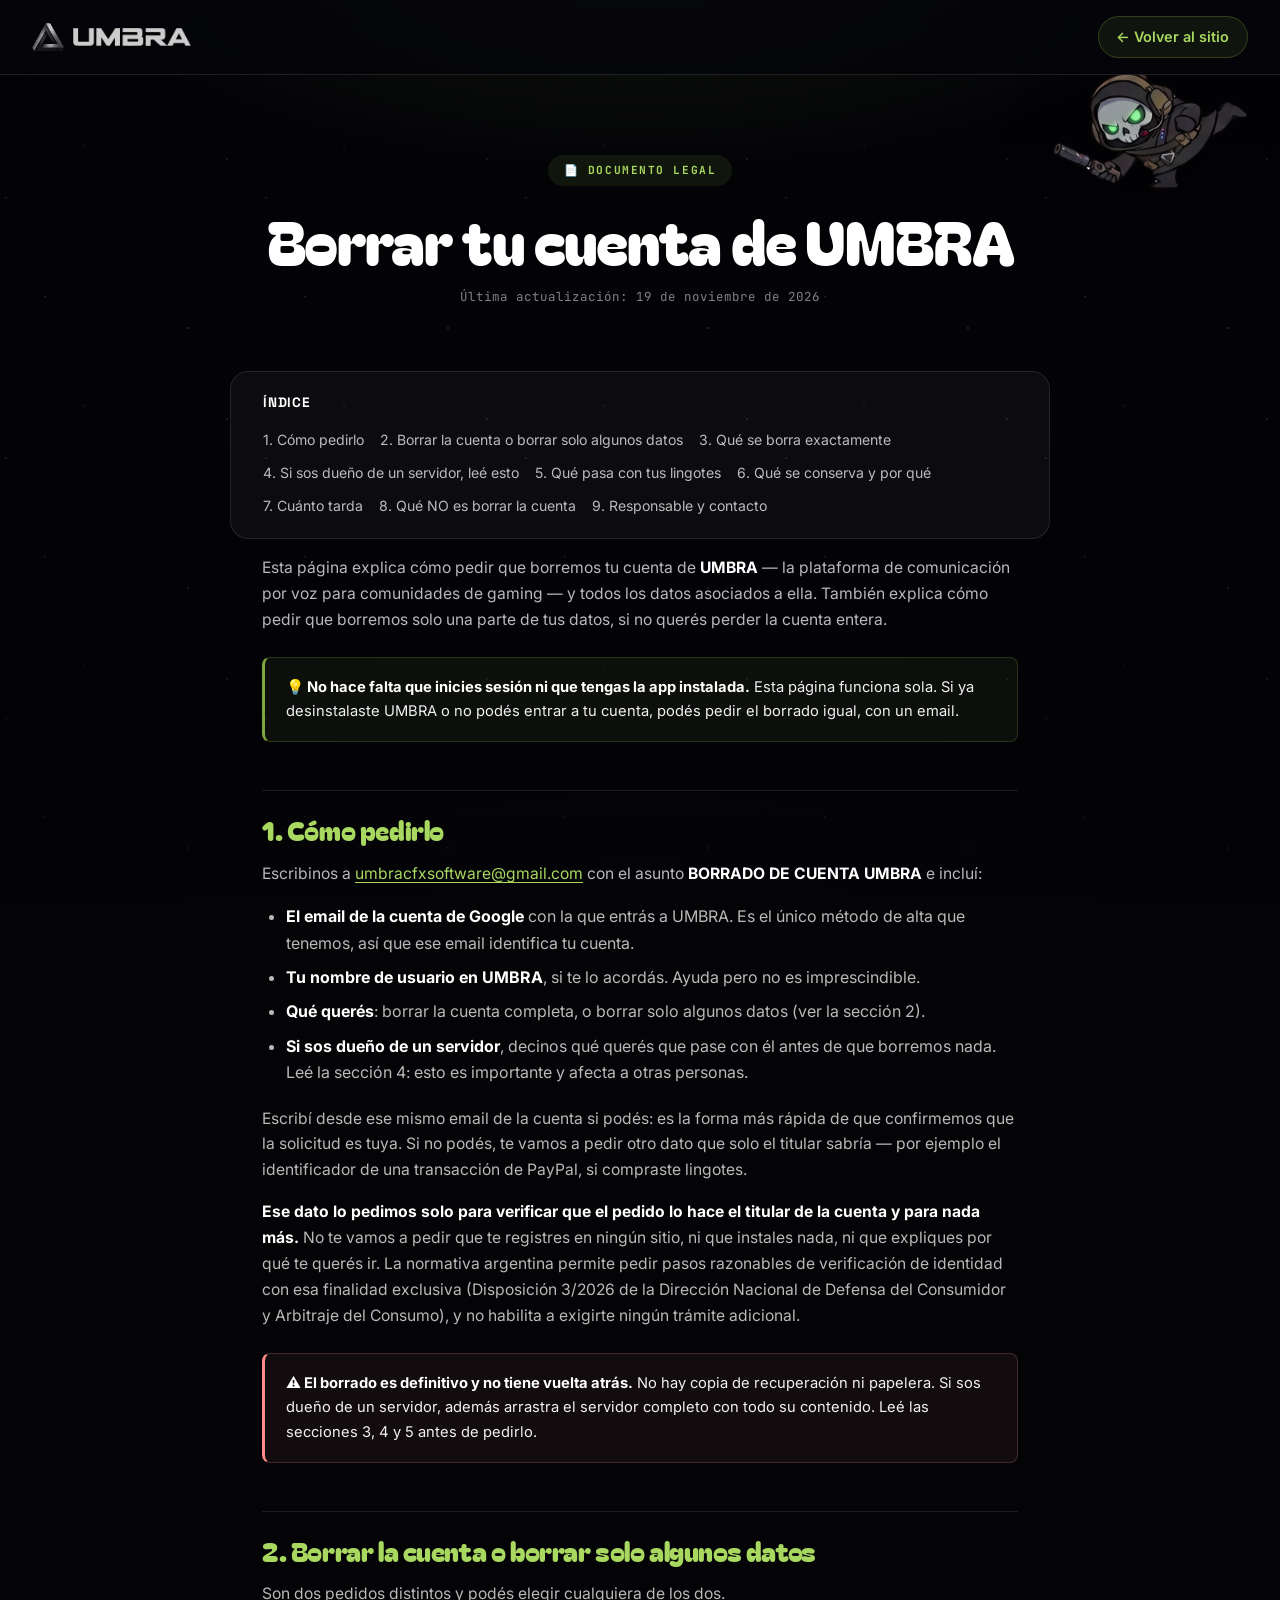
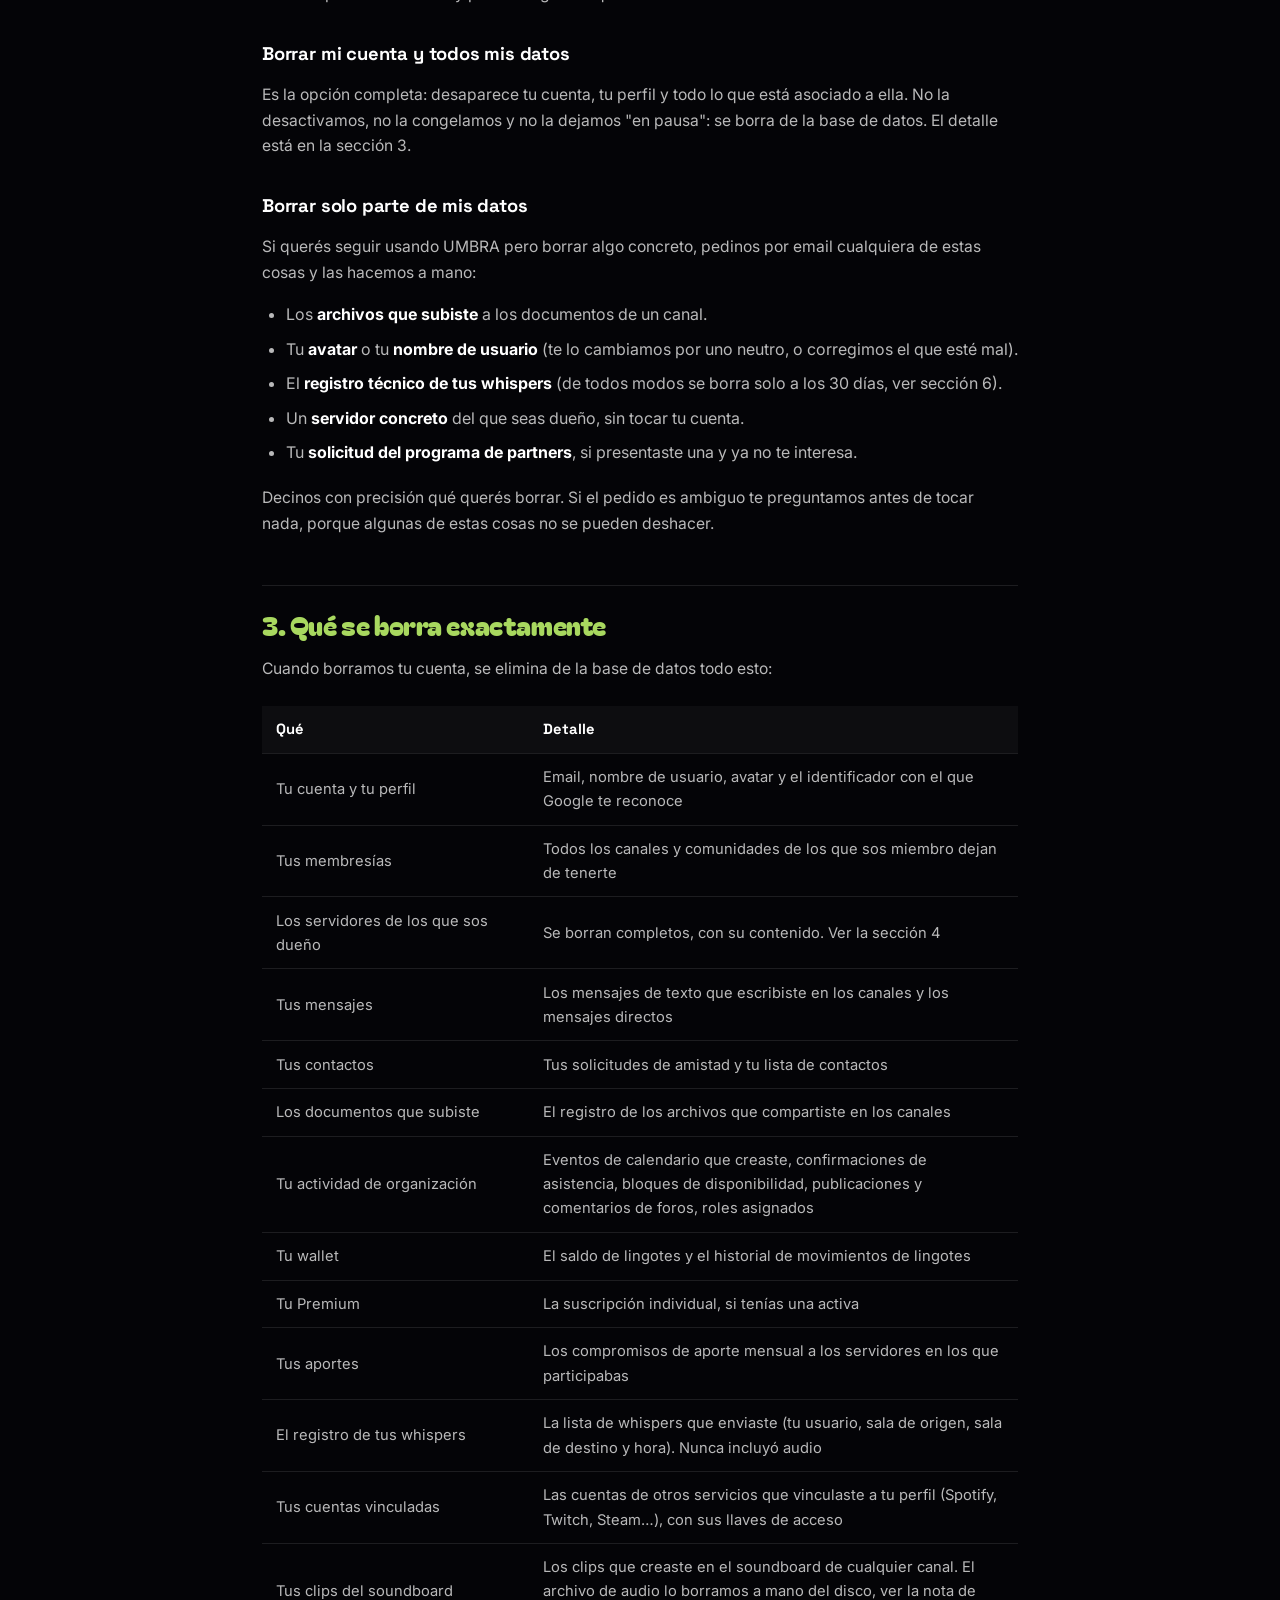
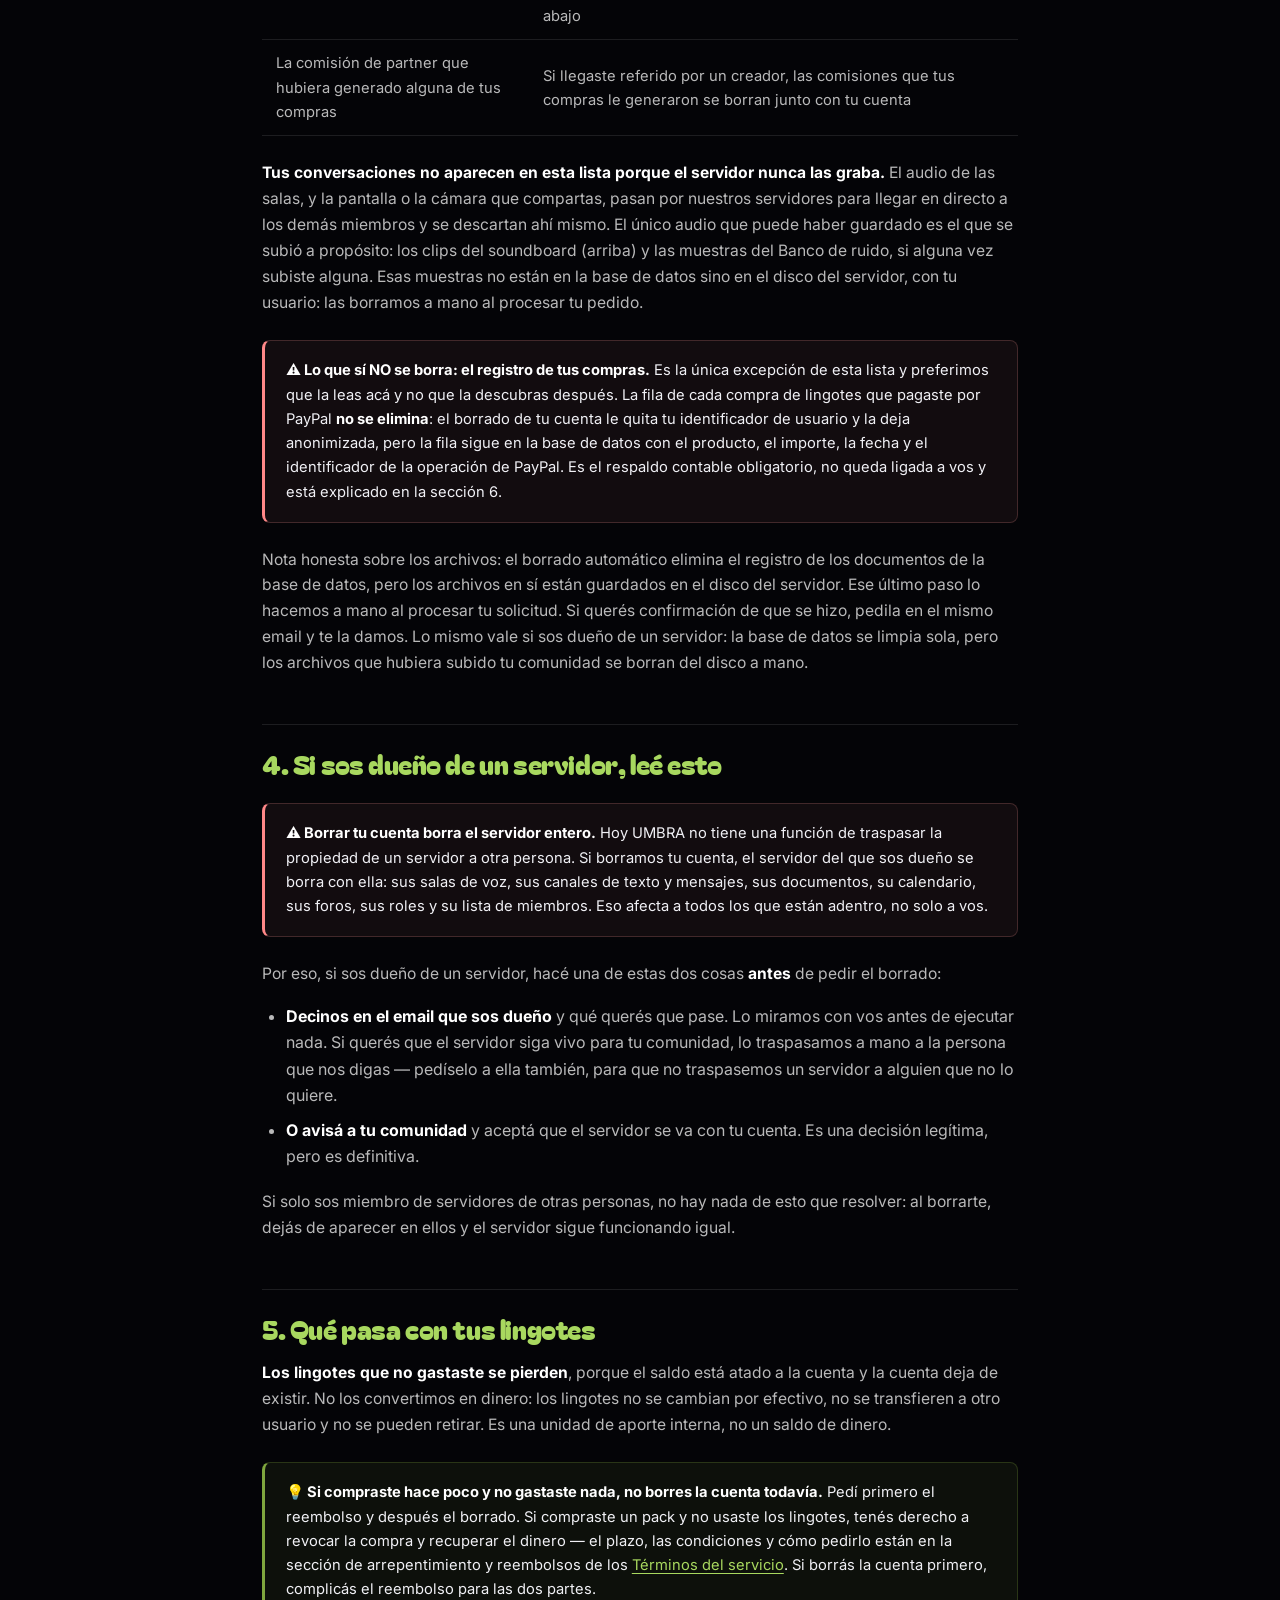
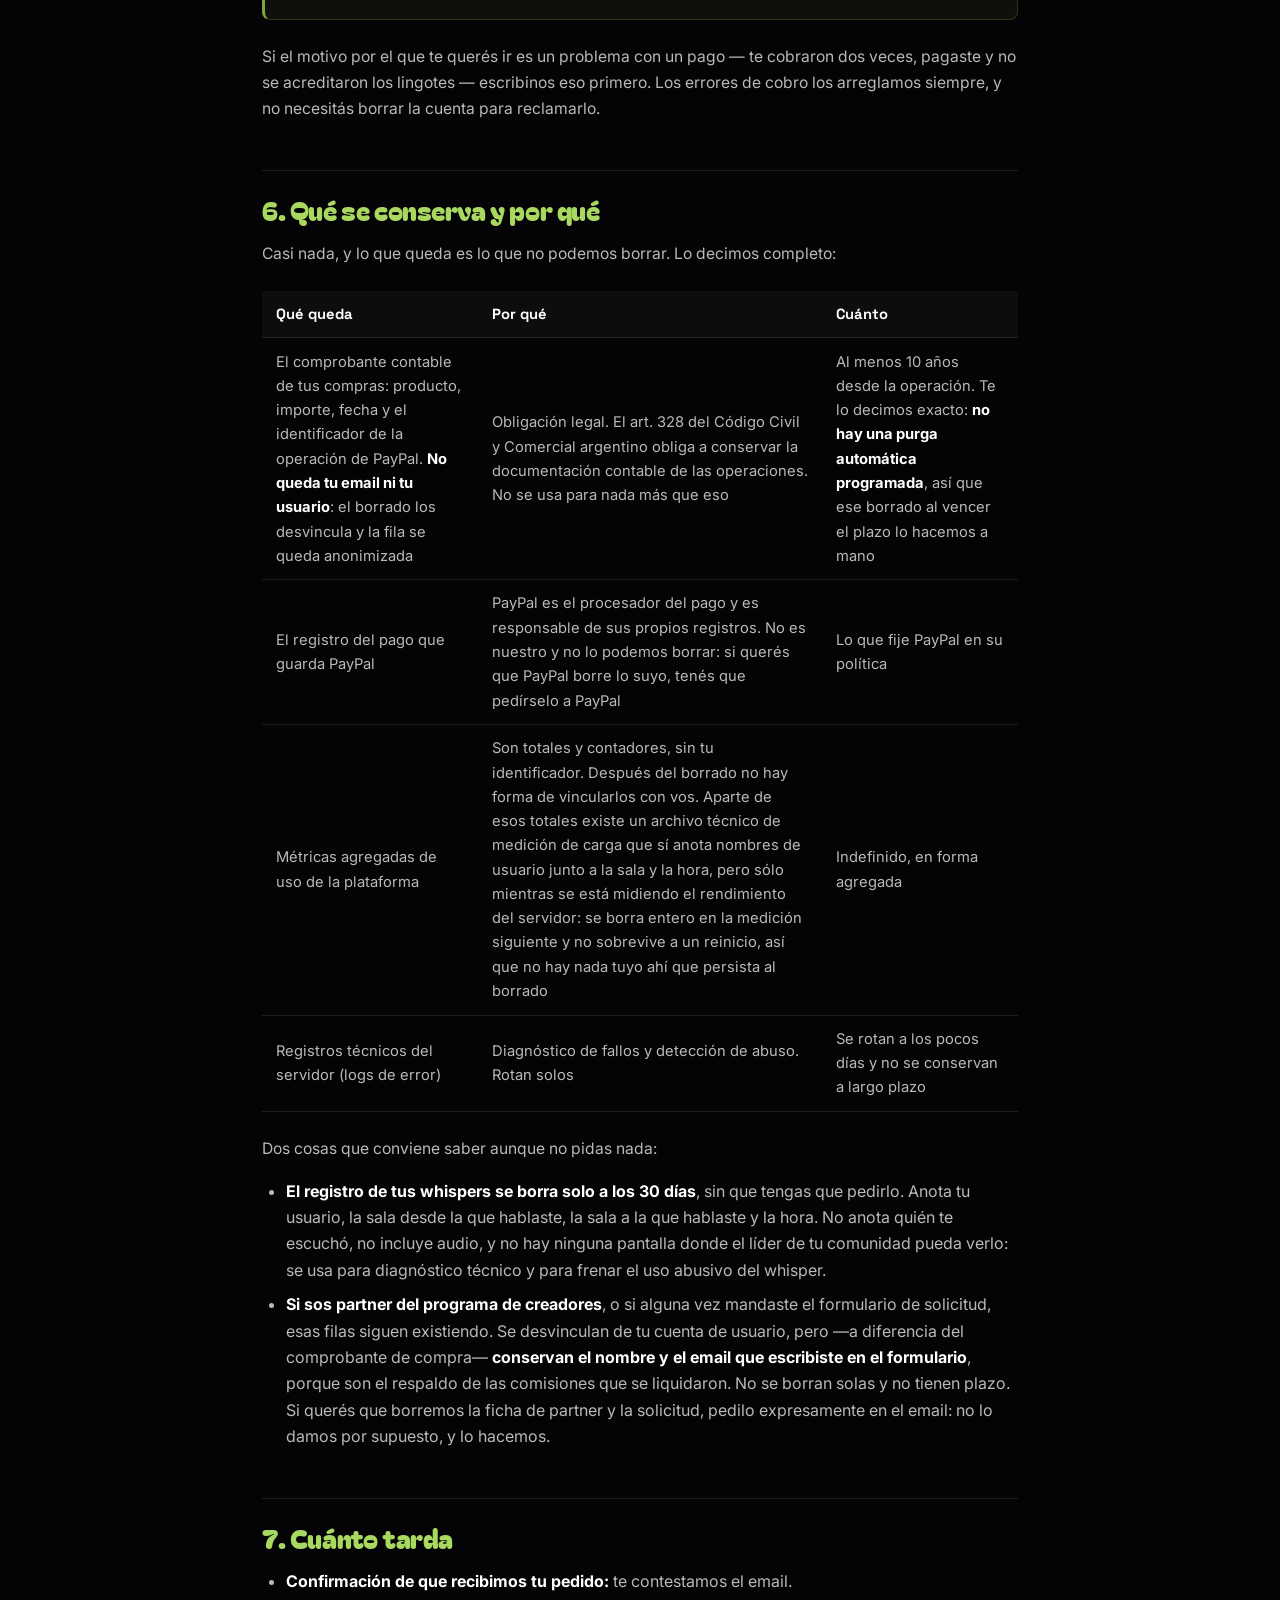
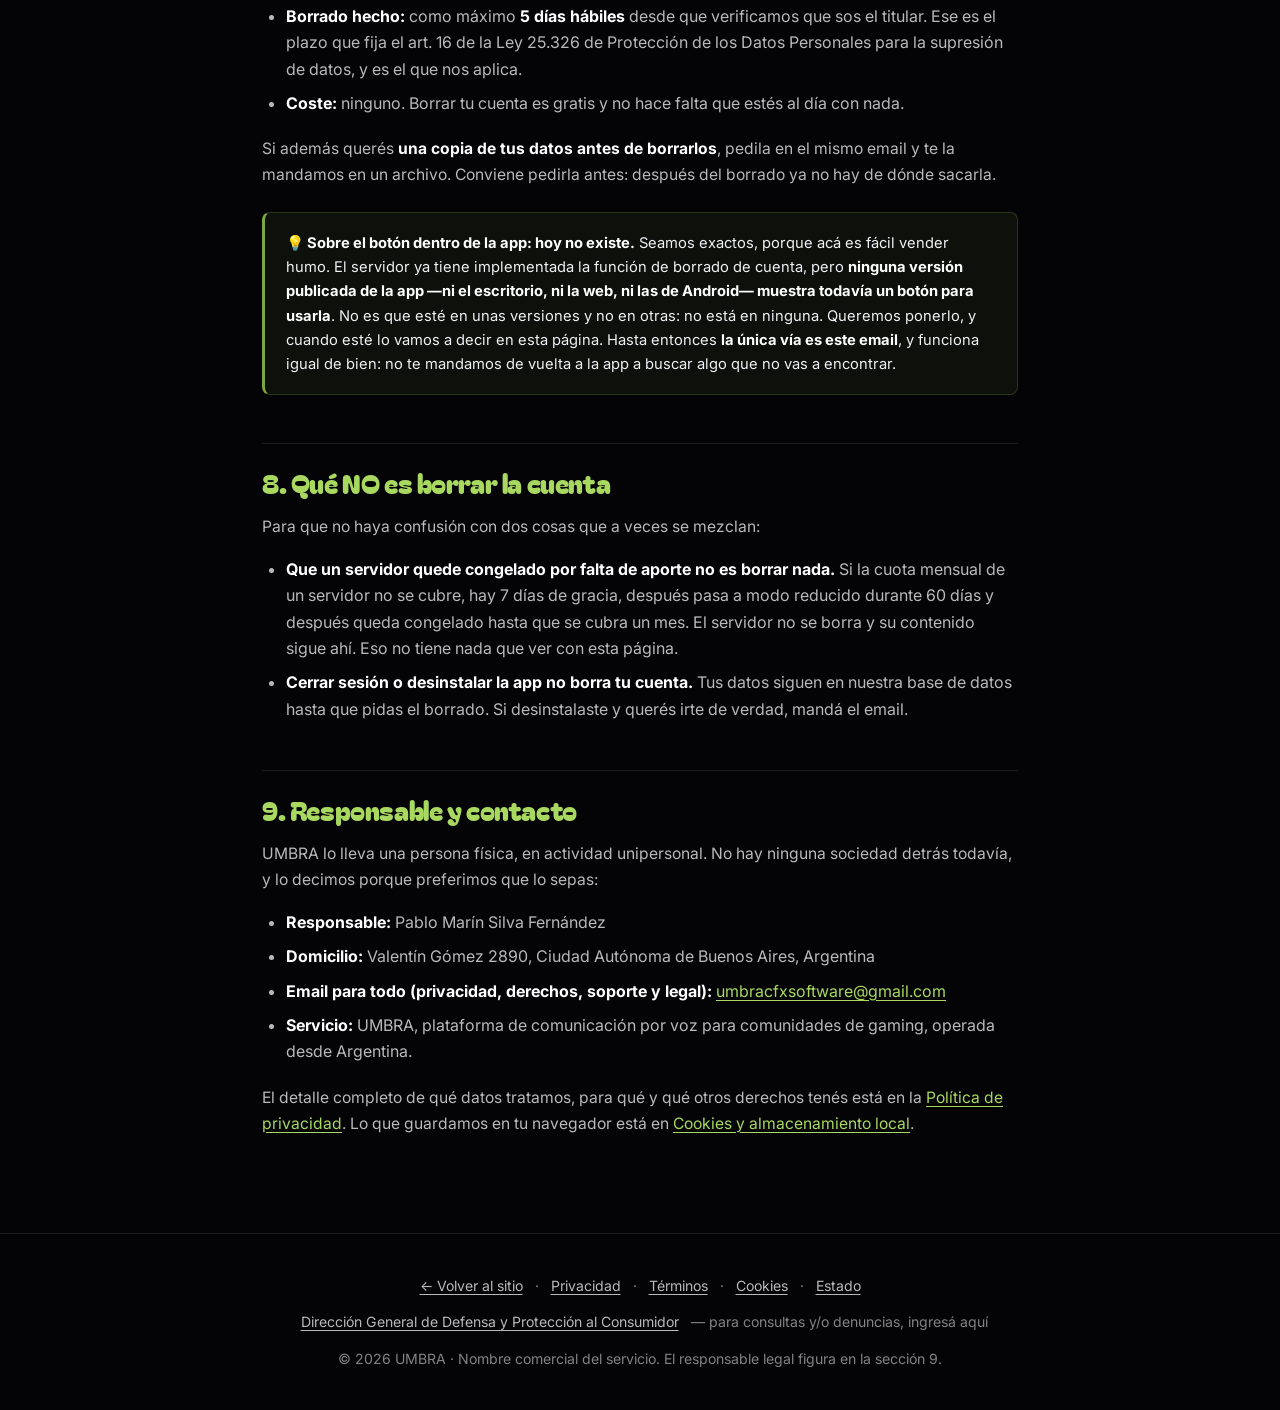
==== commit 0bccf3f1: "fix(web): legales al día con v0.84.4, límites reales de Community y descargas sin promesas Las págin" ====
--- a/borrar-cuenta.html
+++ b/borrar-cuenta.html
@@ -27,7 +27,7 @@
   <header class="legal-hero">
     <div class="legal-eyebrow">📄 Documento legal</div>
     <h1>Borrar tu cuenta de UMBRA</h1>
-    <div class="updated">Última actualización: 28 de julio de 2026</div>
+    <div class="updated">Última actualización: 19 de noviembre de 2026</div>
   </header>
 
   <nav class="legal-toc">
@@ -101,10 +101,12 @@
         <tr><td>Tu Premium</td><td>La suscripción individual, si tenías una activa</td></tr>
         <tr><td>Tus aportes</td><td>Los compromisos de aporte mensual a los servidores en los que participabas</td></tr>
         <tr><td>El registro de tus whispers</td><td>La lista de whispers que enviaste (tu usuario, sala de origen, sala de destino y hora). Nunca incluyó audio</td></tr>
+        <tr><td>Tus cuentas vinculadas</td><td>Las cuentas de otros servicios que vinculaste a tu perfil (Spotify, Twitch, Steam…), con sus llaves de acceso</td></tr>
+        <tr><td>Tus clips del soundboard</td><td>Los clips que creaste en el soundboard de cualquier canal. El archivo de audio lo borramos a mano del disco, ver la nota de abajo</td></tr>
         <tr><td>La comisión de partner que hubiera generado alguna de tus compras</td><td>Si llegaste referido por un creador, las comisiones que tus compras le generaron se borran junto con tu cuenta</td></tr>
       </tbody>
     </table>
-    <p><strong>Tu voz no aparece en esta lista porque nunca la guardamos.</strong> El audio de las conversaciones pasa por nuestros servidores para reenviarlo en directo a los demás miembros de la sala y se descarta ahí mismo. No se graba, no se almacena y no se transcribe: UMBRA no tiene ninguna función de grabar conversaciones. No hay nada de audio que borrar.</p>
+    <p><strong>Tus conversaciones no aparecen en esta lista porque el servidor nunca las graba.</strong> El audio de las salas, y la pantalla o la cámara que compartas, pasan por nuestros servidores para llegar en directo a los demás miembros y se descartan ahí mismo. El único audio que puede haber guardado es el que se subió a propósito: los clips del soundboard (arriba) y las muestras del Banco de ruido, si alguna vez subiste alguna. Esas muestras no están en la base de datos sino en el disco del servidor, con tu usuario: las borramos a mano al procesar tu pedido.</p>
     <div class="aviso">
       <strong>⚠️ Lo que sí NO se borra: el registro de tus compras.</strong> Es la única excepción de esta lista y preferimos que la leas acá y no que la descubras después. La fila de cada compra de lingotes que pagaste por PayPal <strong>no se elimina</strong>: el borrado de tu cuenta le quita tu identificador de usuario y la deja anonimizada, pero la fila sigue en la base de datos con el producto, el importe, la fecha y el identificador de la operación de PayPal. Es el respaldo contable obligatorio, no queda ligada a vos y está explicado en la sección 6.
     </div>
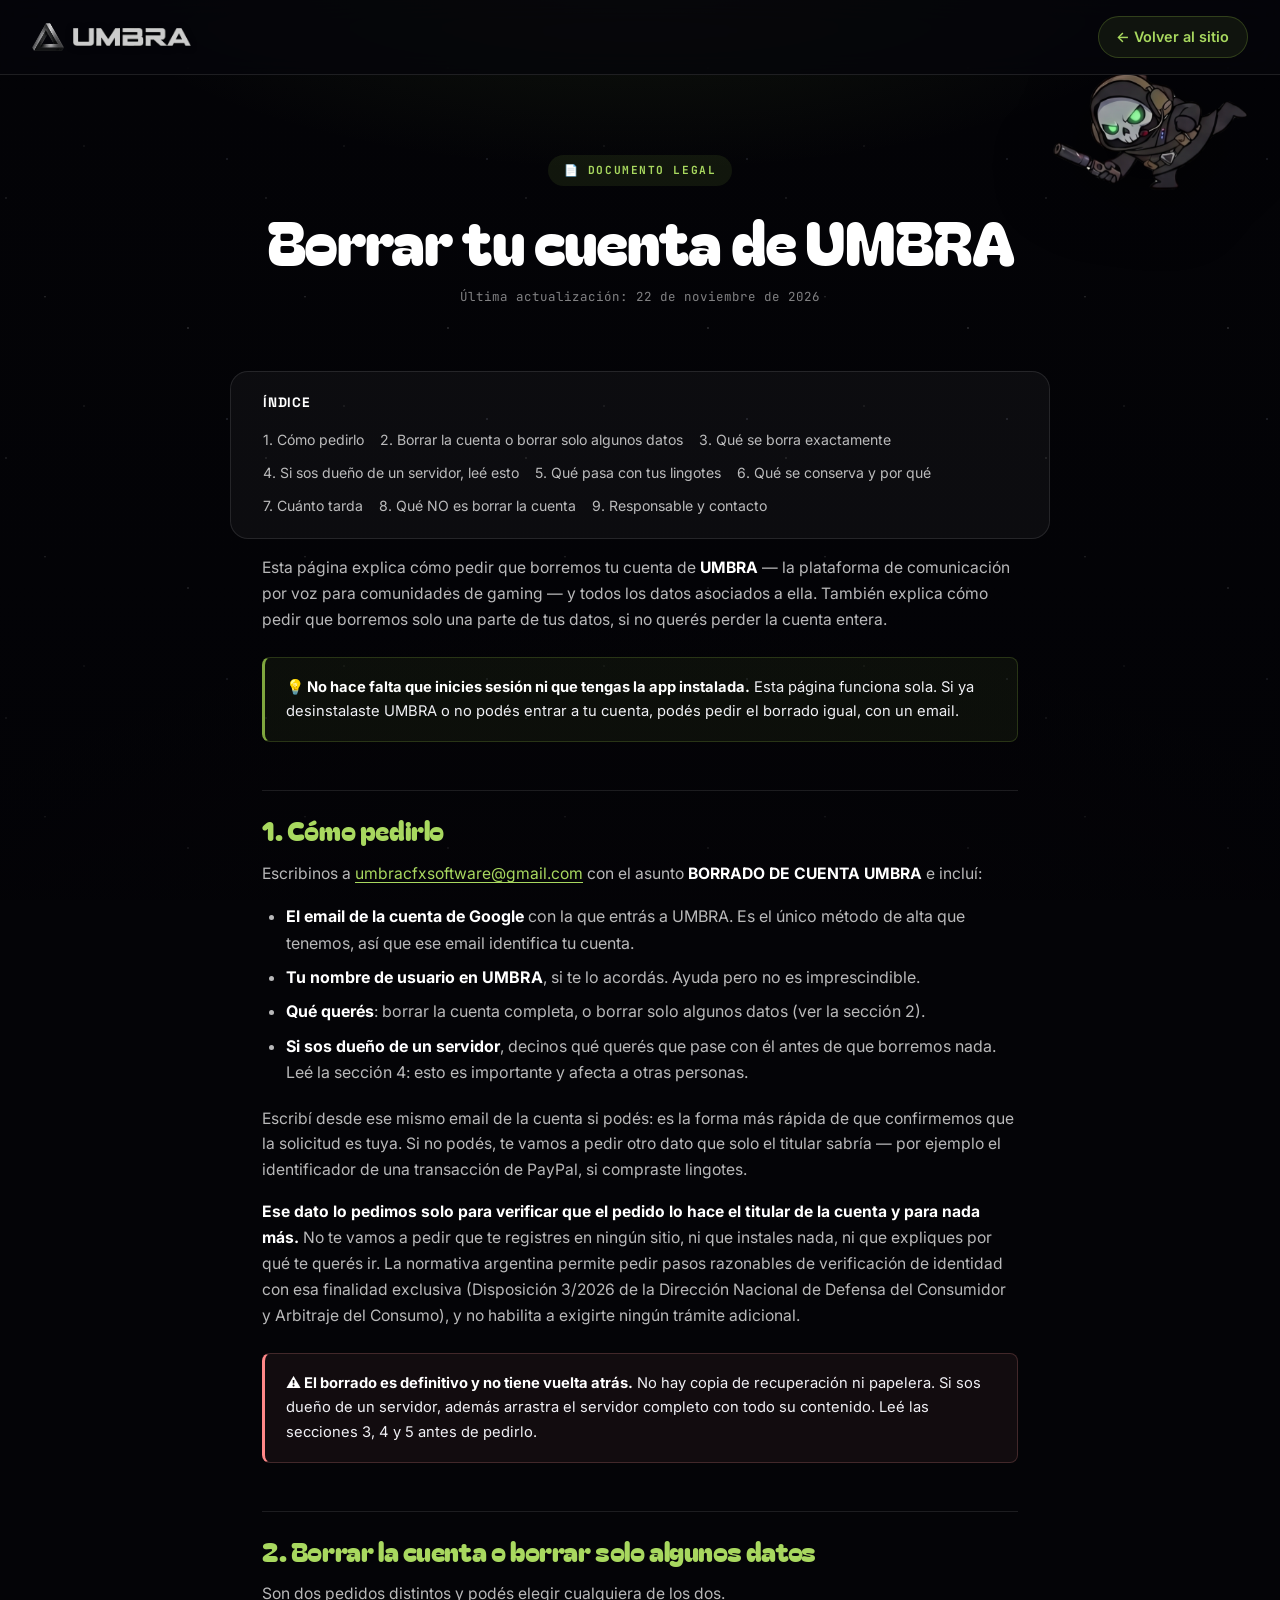
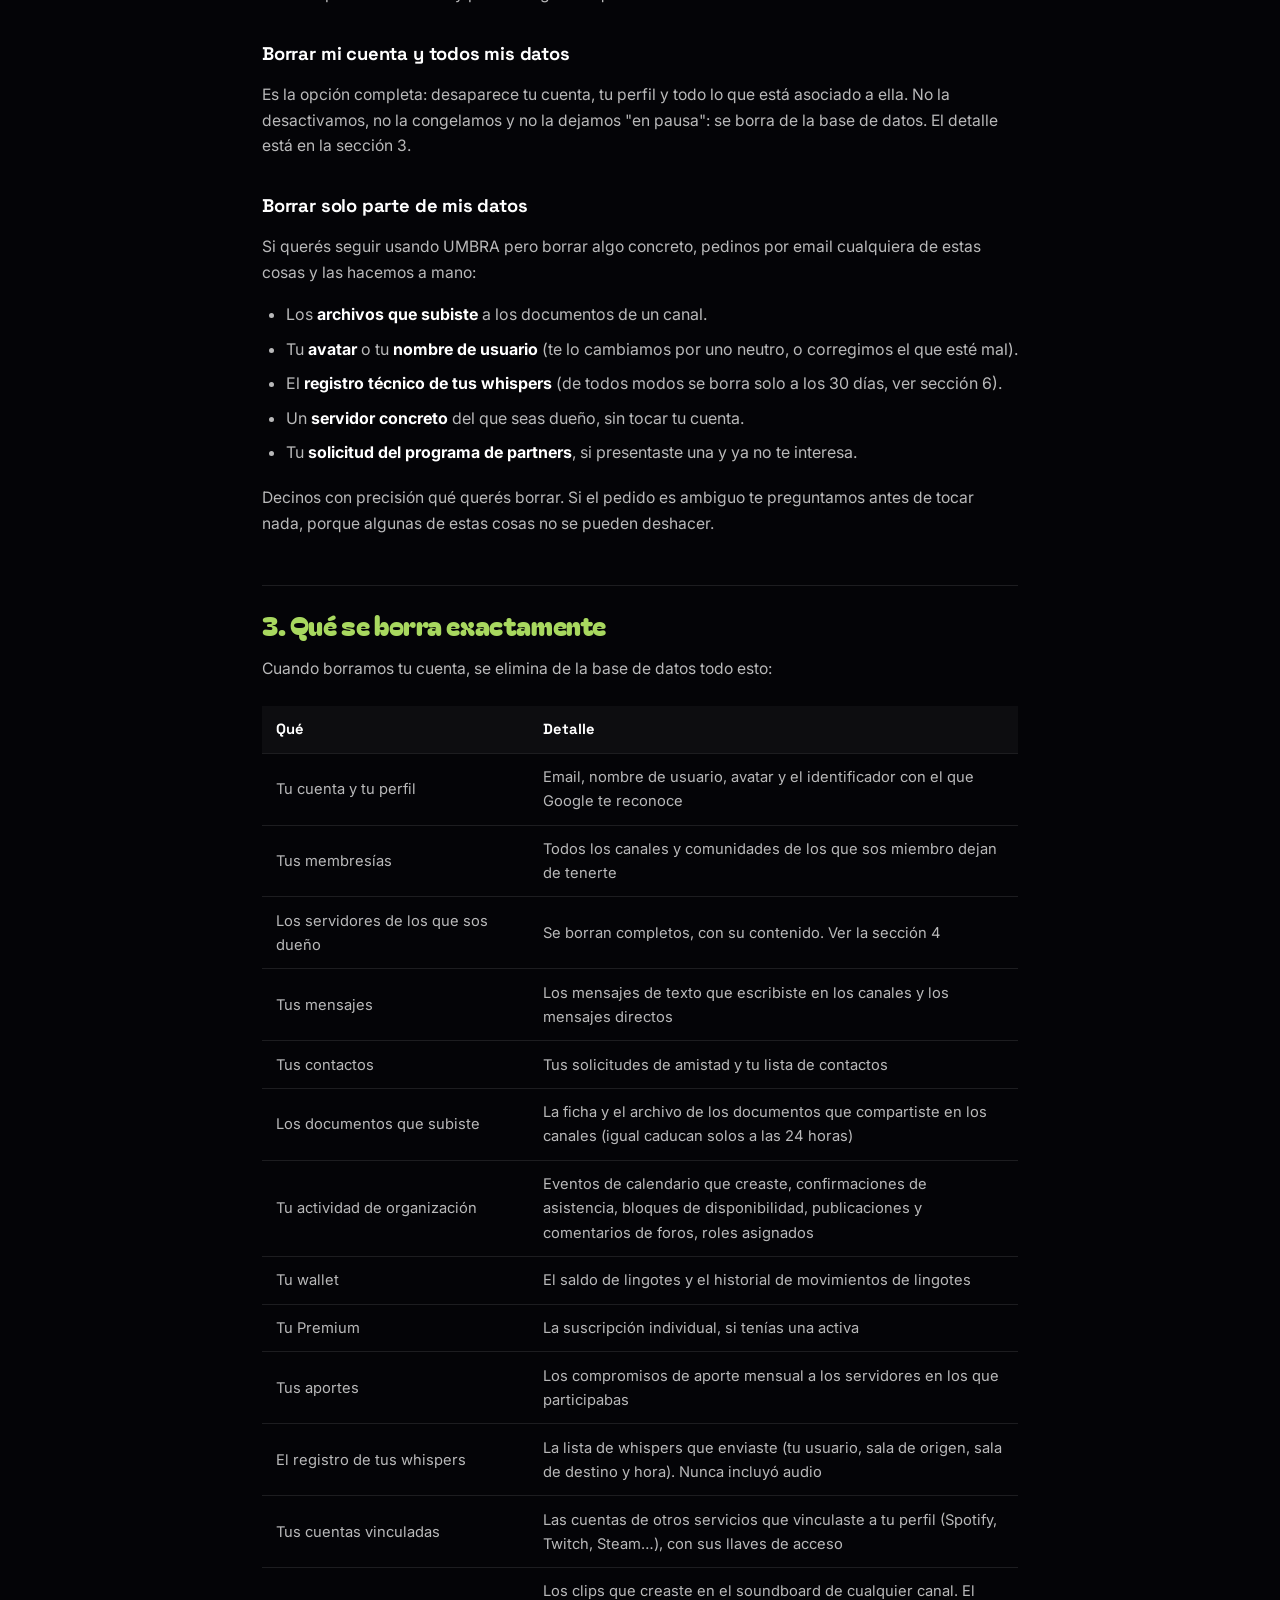
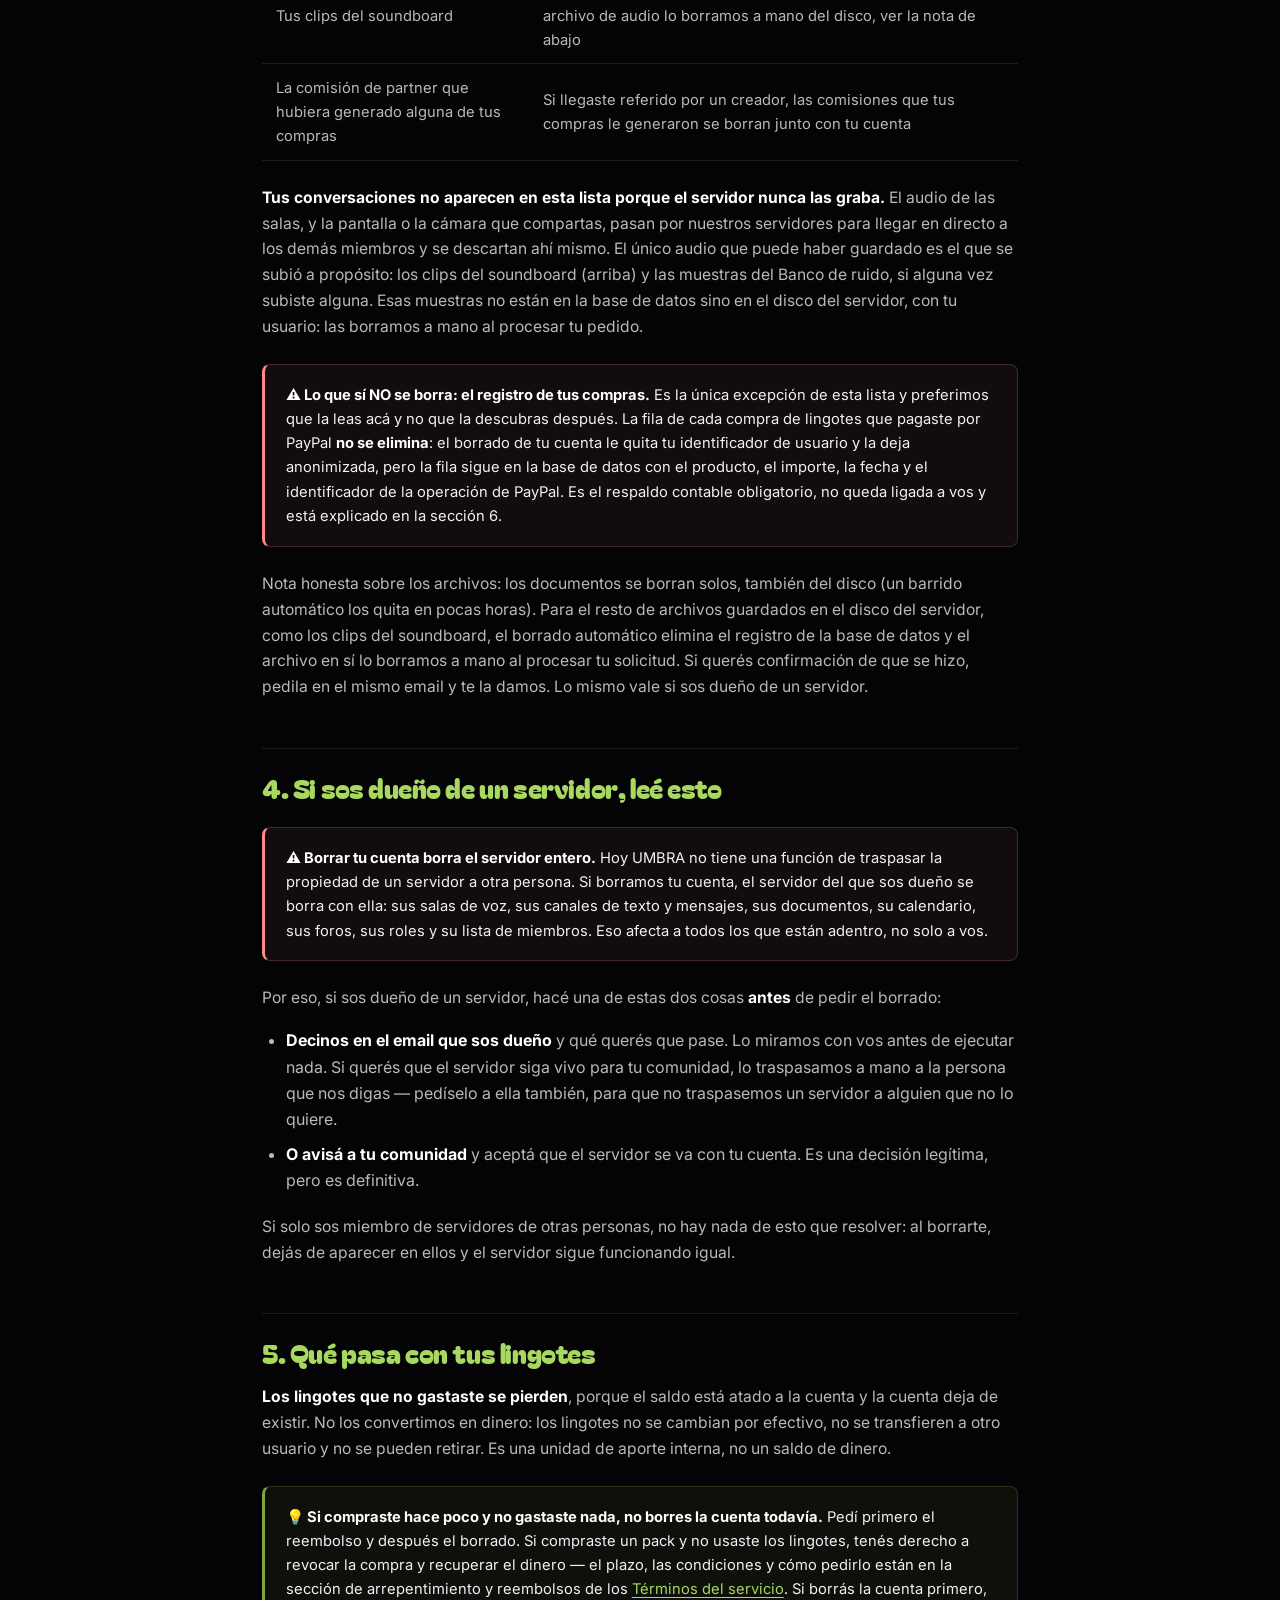
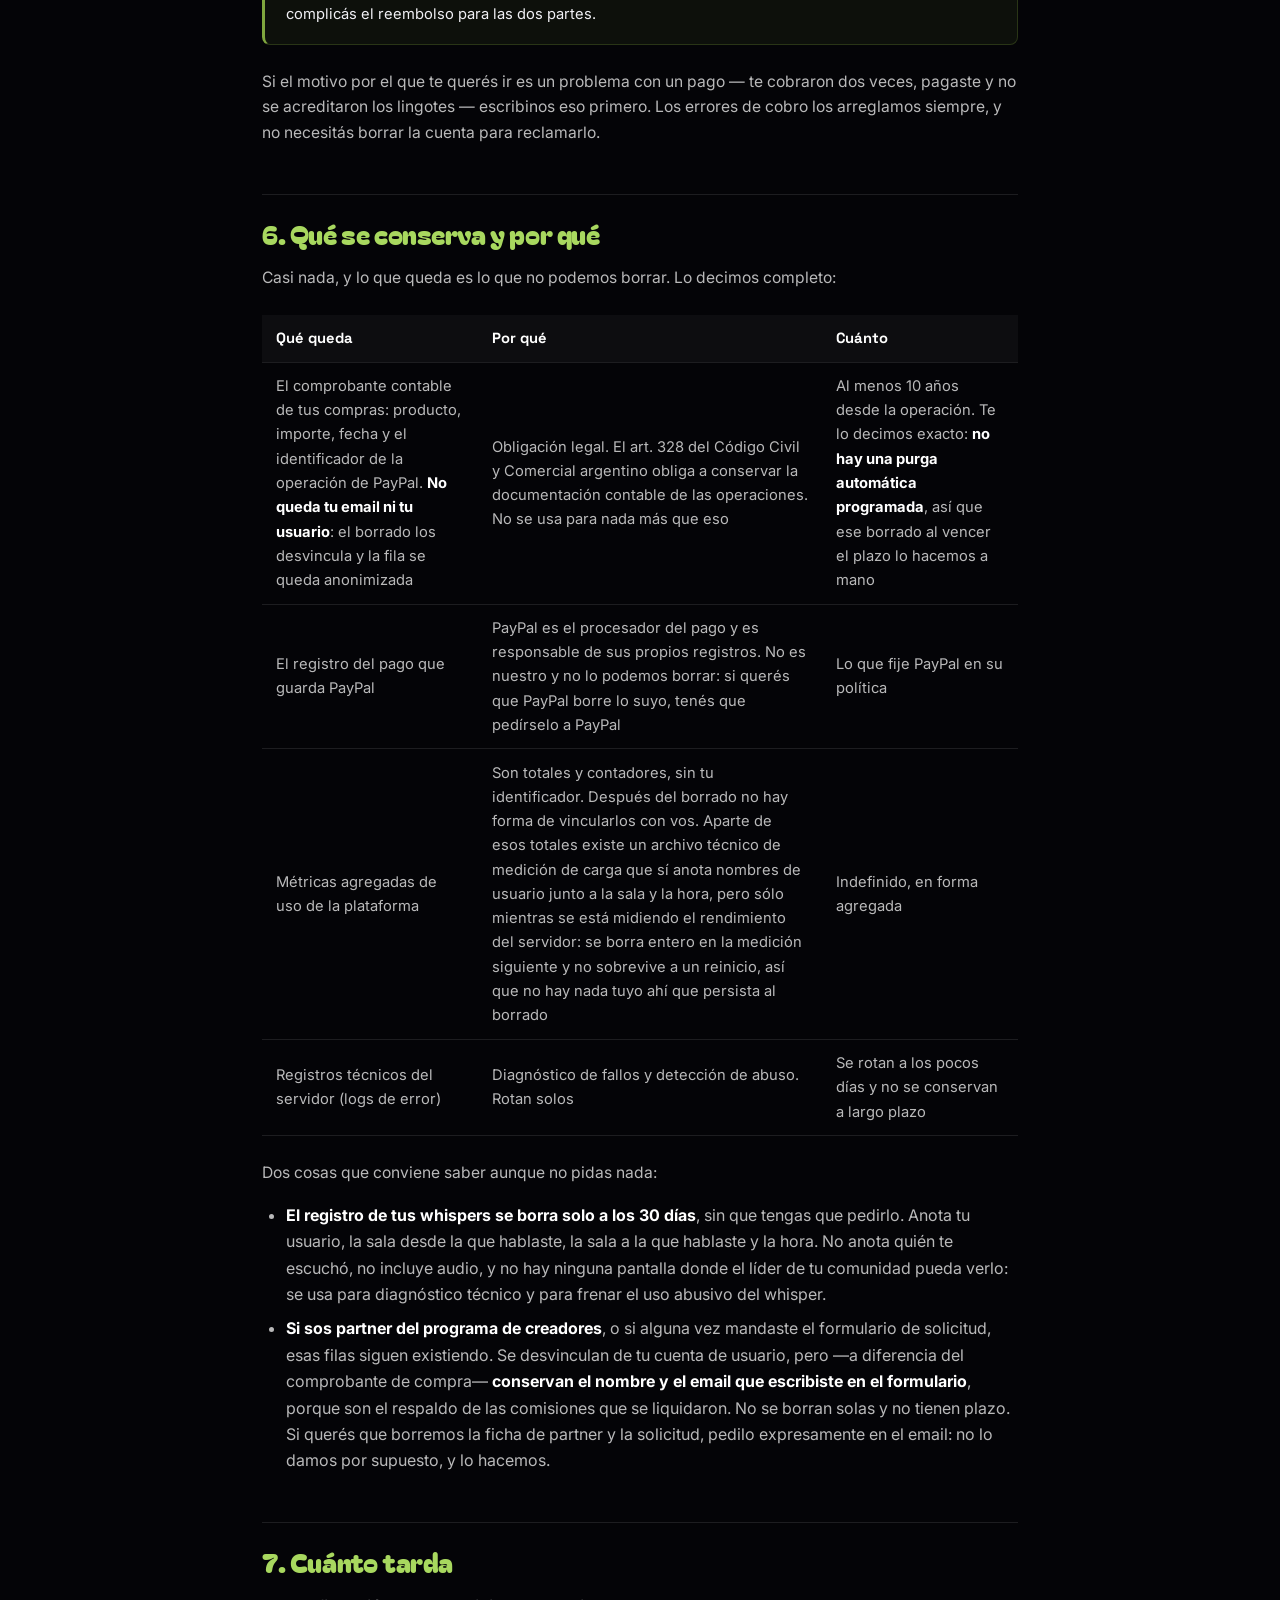
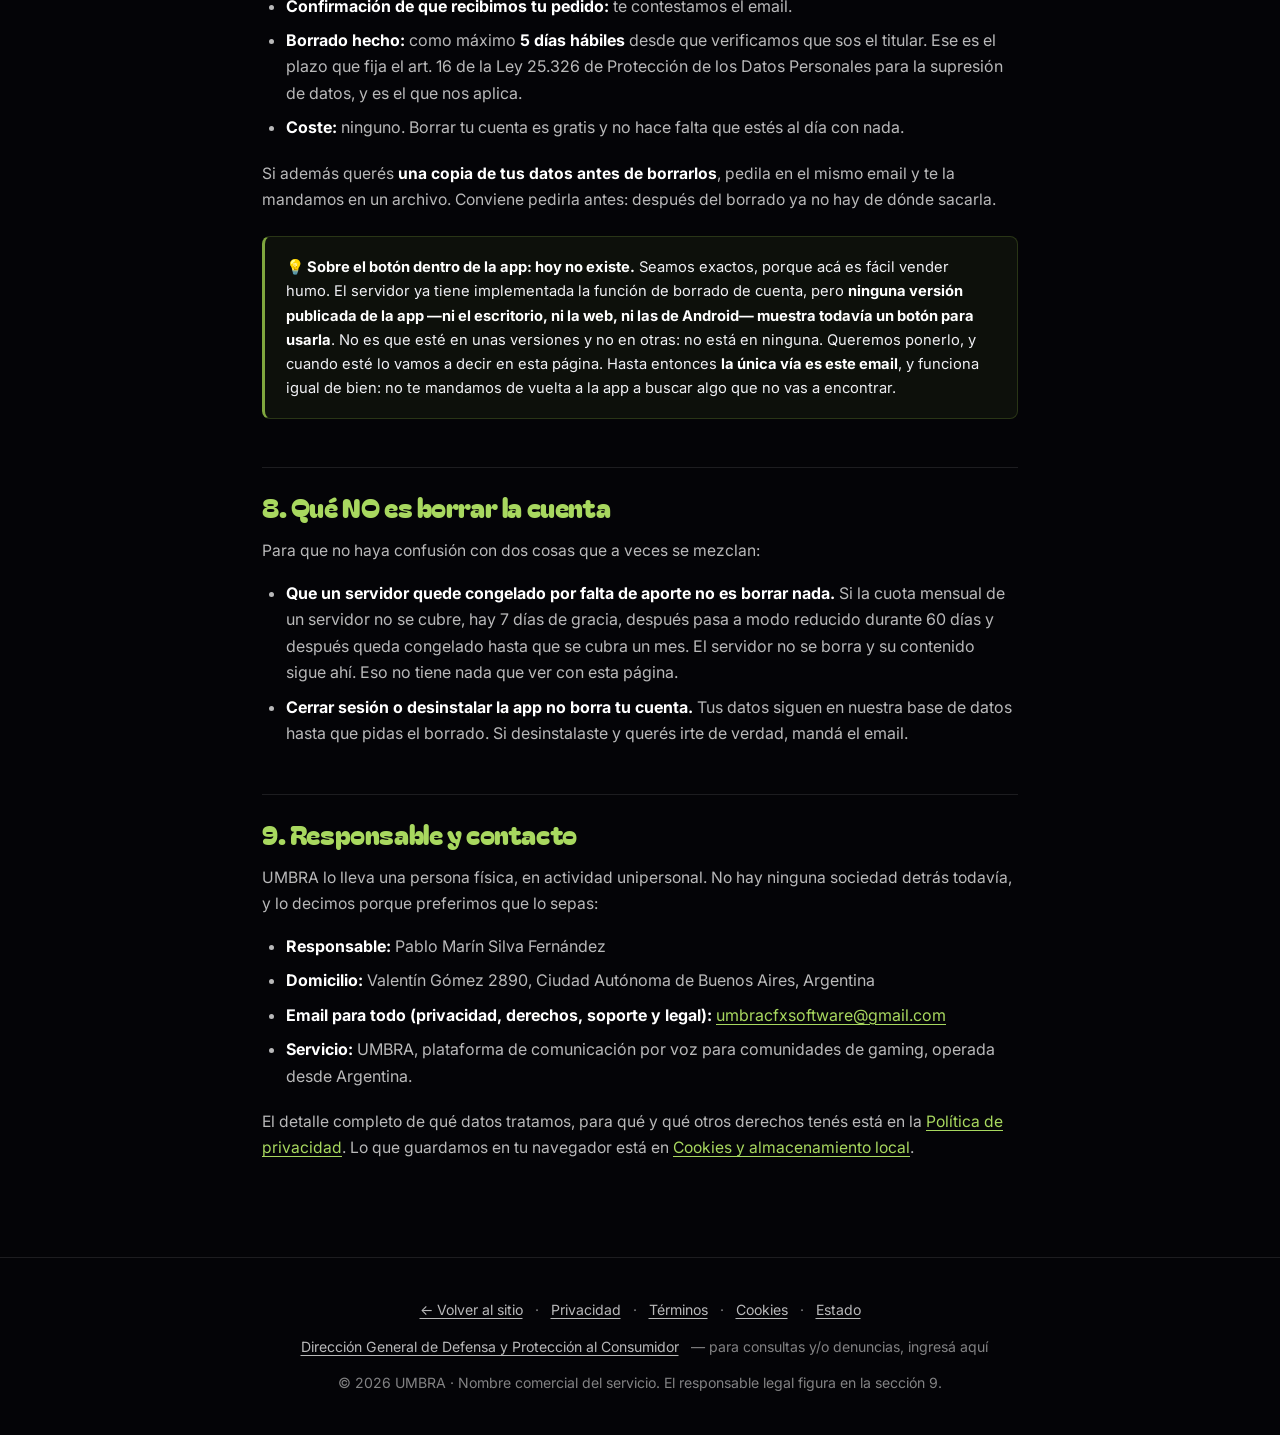
==== commit e9d31f68: "docs(legal): documentos solo en vivo (24 h) y denuncias en términos, privacidad y borrar cuenta Borr" ====
--- a/borrar-cuenta.html
+++ b/borrar-cuenta.html
@@ -1,4 +1,5 @@
 <!doctype html>
+<!-- borrar-cuenta — iteración 01: documentos «solo en vivo» (se borran a las 24 h, barrido automático del disco) y denuncias. Publicar solo cuando el server con la migración 081 esté desplegado. -->
 <html lang="es">
 <head>
   <meta charset="utf-8" />
@@ -27,7 +28,7 @@
   <header class="legal-hero">
     <div class="legal-eyebrow">📄 Documento legal</div>
     <h1>Borrar tu cuenta de UMBRA</h1>
-    <div class="updated">Última actualización: 19 de noviembre de 2026</div>
+    <div class="updated">Última actualización: 22 de noviembre de 2026</div>
   </header>
 
   <nav class="legal-toc">
@@ -95,7 +96,7 @@
         <tr><td>Los servidores de los que sos dueño</td><td>Se borran completos, con su contenido. Ver la sección 4</td></tr>
         <tr><td>Tus mensajes</td><td>Los mensajes de texto que escribiste en los canales y los mensajes directos</td></tr>
         <tr><td>Tus contactos</td><td>Tus solicitudes de amistad y tu lista de contactos</td></tr>
-        <tr><td>Los documentos que subiste</td><td>El registro de los archivos que compartiste en los canales</td></tr>
+        <tr><td>Los documentos que subiste</td><td>La ficha y el archivo de los documentos que compartiste en los canales (igual caducan solos a las 24 horas)</td></tr>
         <tr><td>Tu actividad de organización</td><td>Eventos de calendario que creaste, confirmaciones de asistencia, bloques de disponibilidad, publicaciones y comentarios de foros, roles asignados</td></tr>
         <tr><td>Tu wallet</td><td>El saldo de lingotes y el historial de movimientos de lingotes</td></tr>
         <tr><td>Tu Premium</td><td>La suscripción individual, si tenías una activa</td></tr>
@@ -110,7 +111,7 @@
     <div class="aviso">
       <strong>⚠️ Lo que sí NO se borra: el registro de tus compras.</strong> Es la única excepción de esta lista y preferimos que la leas acá y no que la descubras después. La fila de cada compra de lingotes que pagaste por PayPal <strong>no se elimina</strong>: el borrado de tu cuenta le quita tu identificador de usuario y la deja anonimizada, pero la fila sigue en la base de datos con el producto, el importe, la fecha y el identificador de la operación de PayPal. Es el respaldo contable obligatorio, no queda ligada a vos y está explicado en la sección 6.
     </div>
-    <p>Nota honesta sobre los archivos: el borrado automático elimina el registro de los documentos de la base de datos, pero los archivos en sí están guardados en el disco del servidor. Ese último paso lo hacemos a mano al procesar tu solicitud. Si querés confirmación de que se hizo, pedila en el mismo email y te la damos. Lo mismo vale si sos dueño de un servidor: la base de datos se limpia sola, pero los archivos que hubiera subido tu comunidad se borran del disco a mano.</p>
+    <p>Nota honesta sobre los archivos: los documentos se borran solos, también del disco (un barrido automático los quita en pocas horas). Para el resto de archivos guardados en el disco del servidor, como los clips del soundboard, el borrado automático elimina el registro de la base de datos y el archivo en sí lo borramos a mano al procesar tu solicitud. Si querés confirmación de que se hizo, pedila en el mismo email y te la damos. Lo mismo vale si sos dueño de un servidor.</p>
 
     <h2 id="servidor">4. Si sos dueño de un servidor, leé esto</h2>
     <div class="aviso">
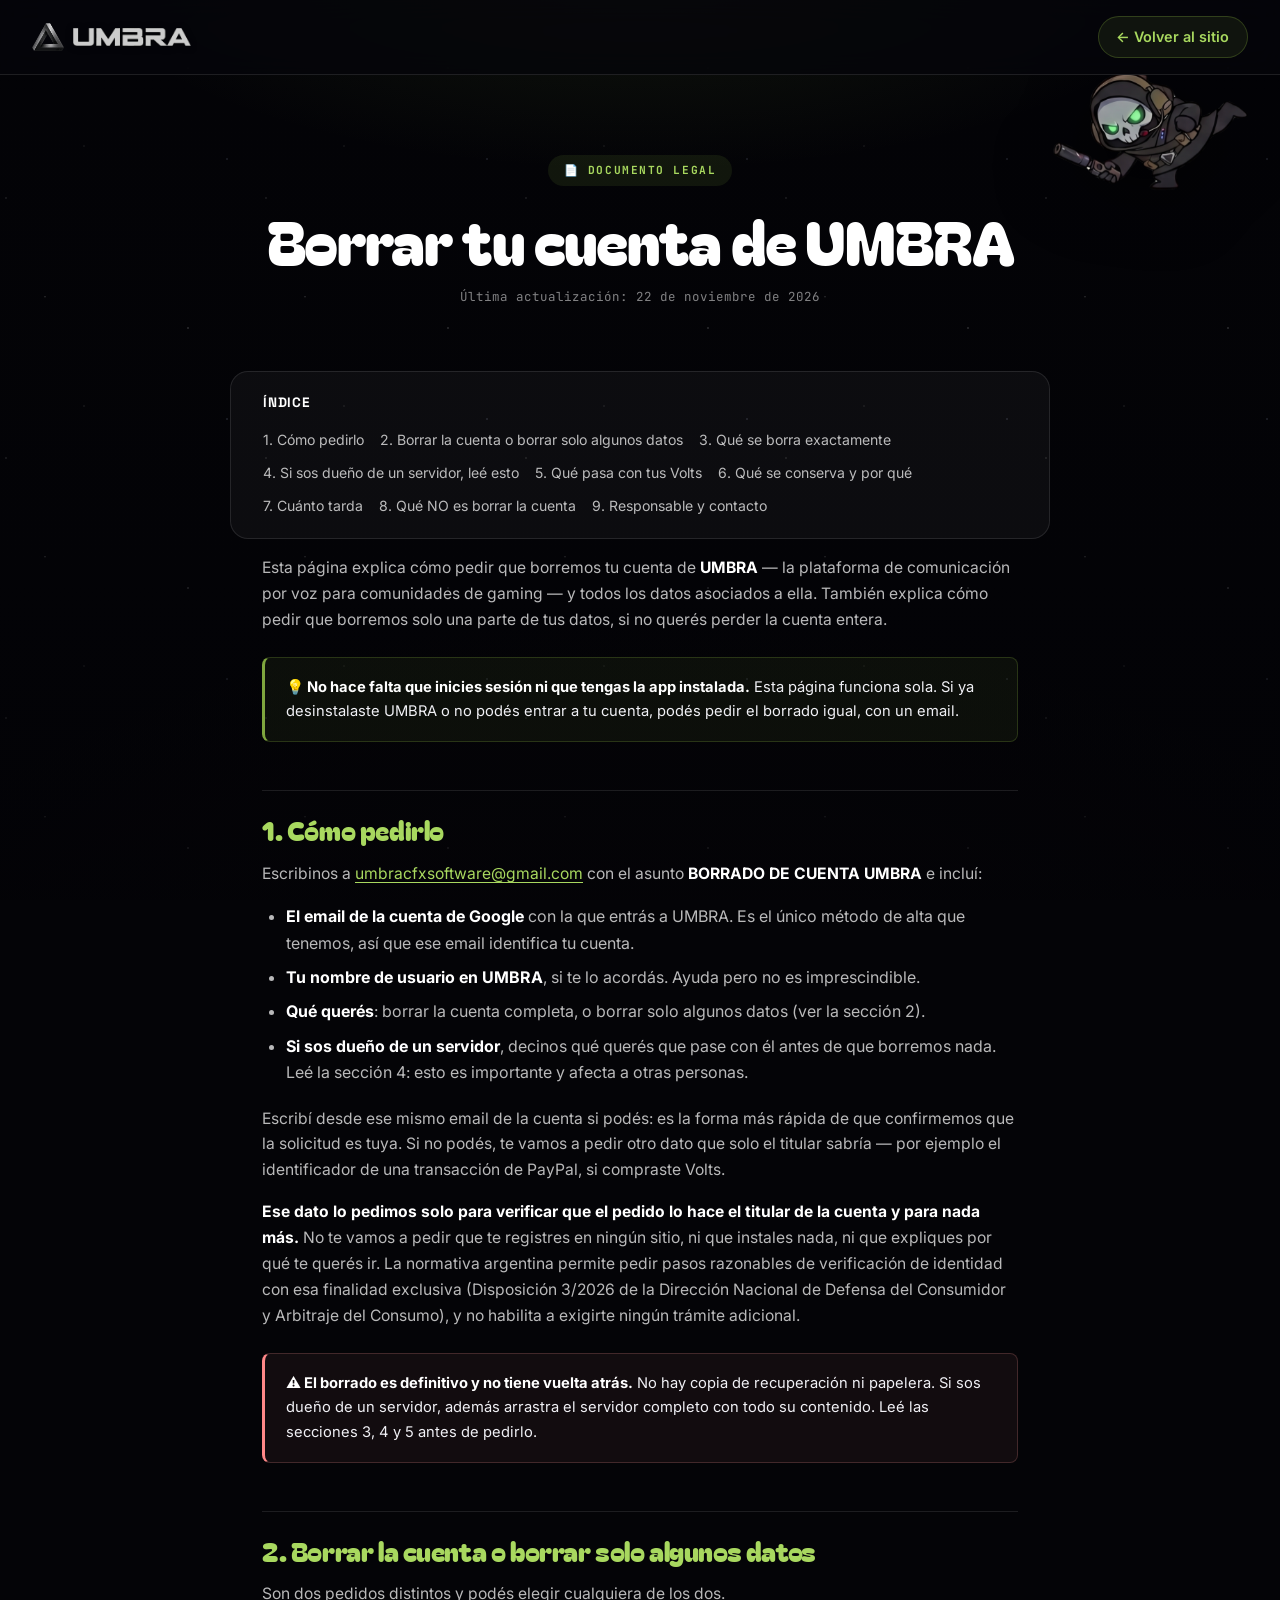
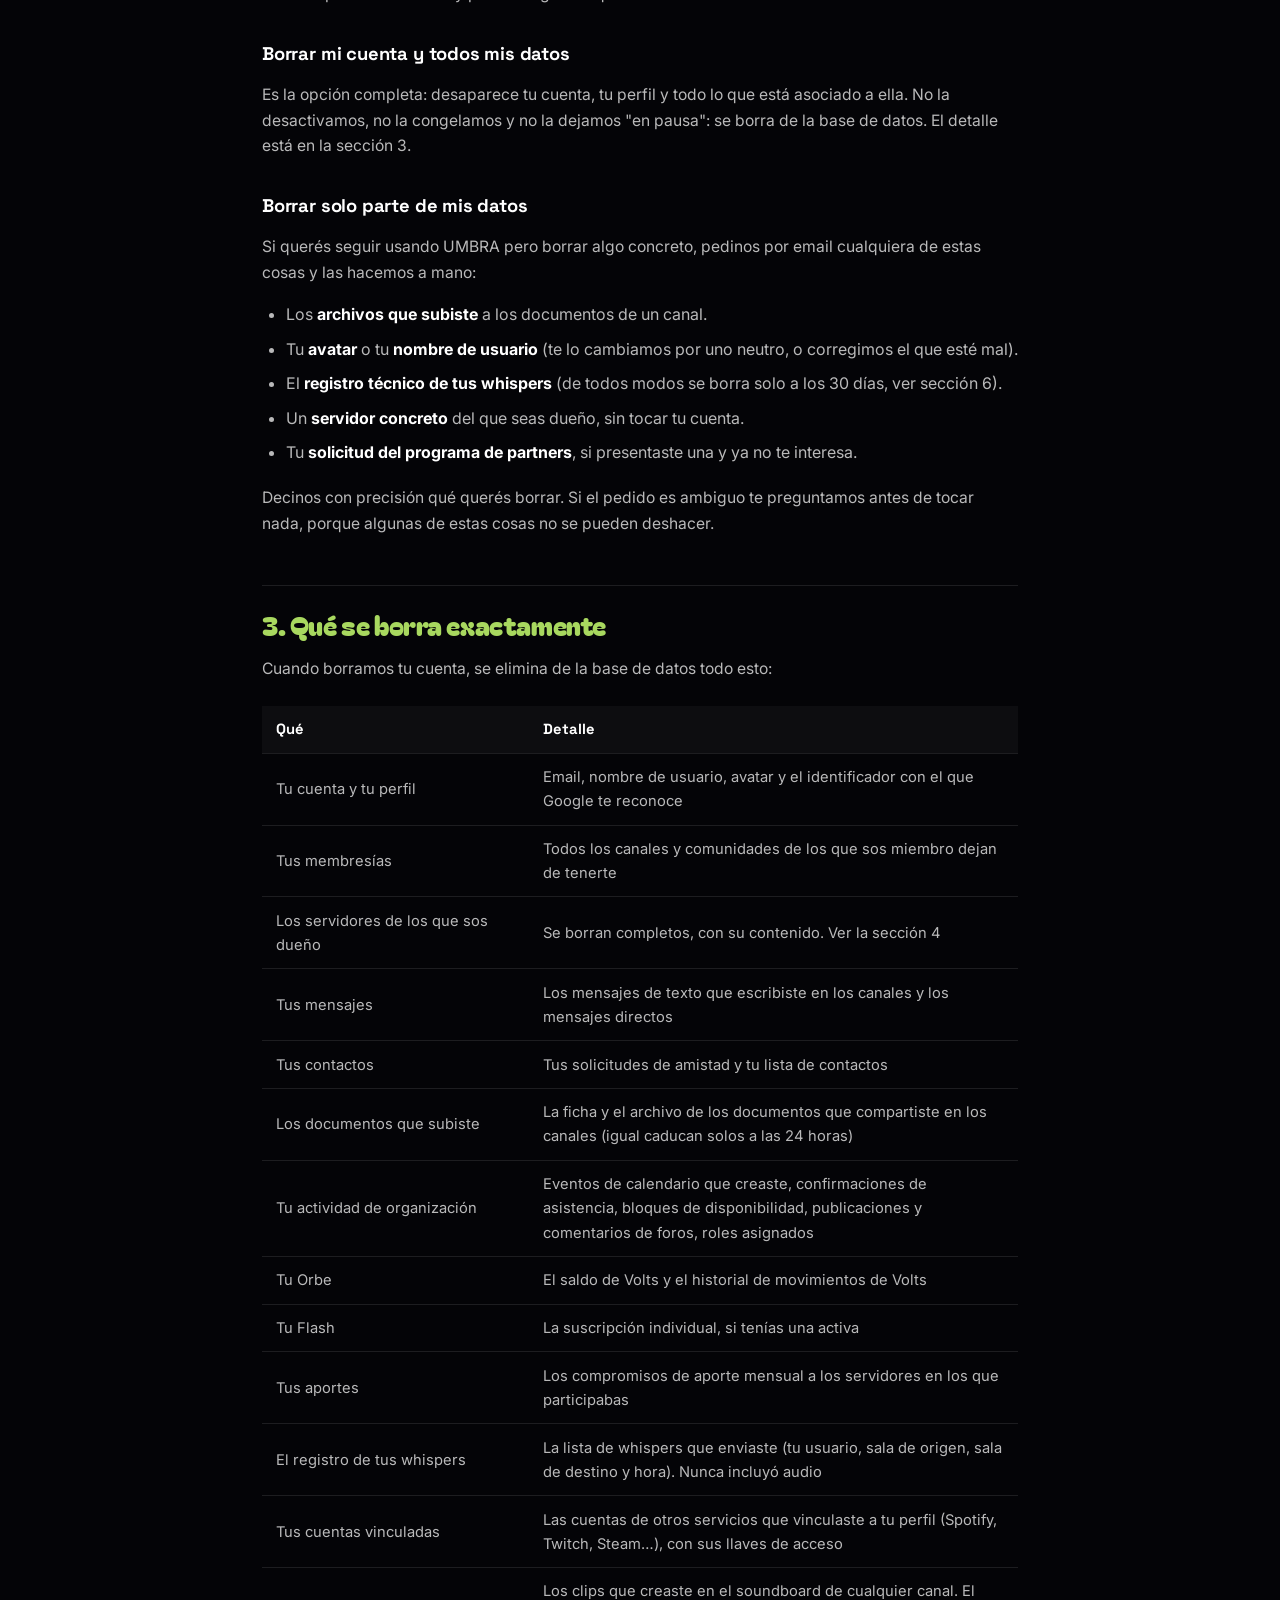
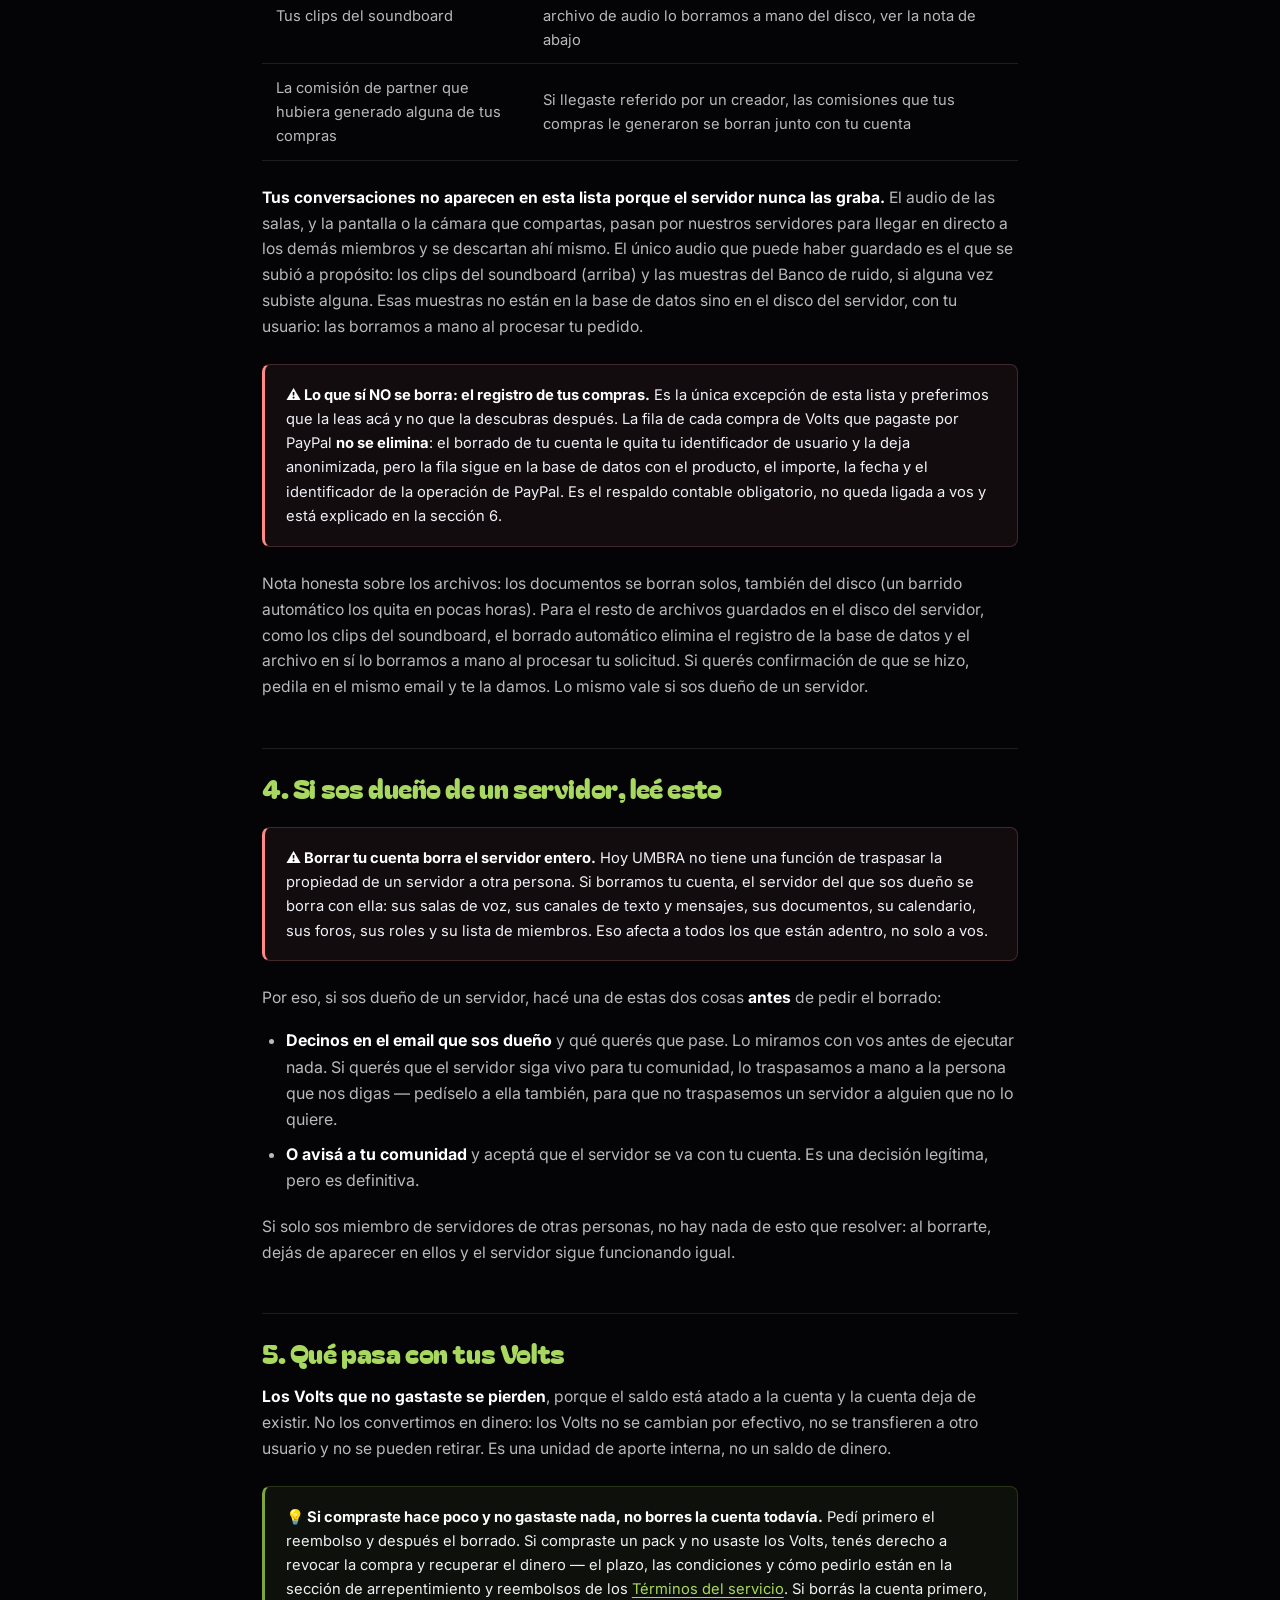
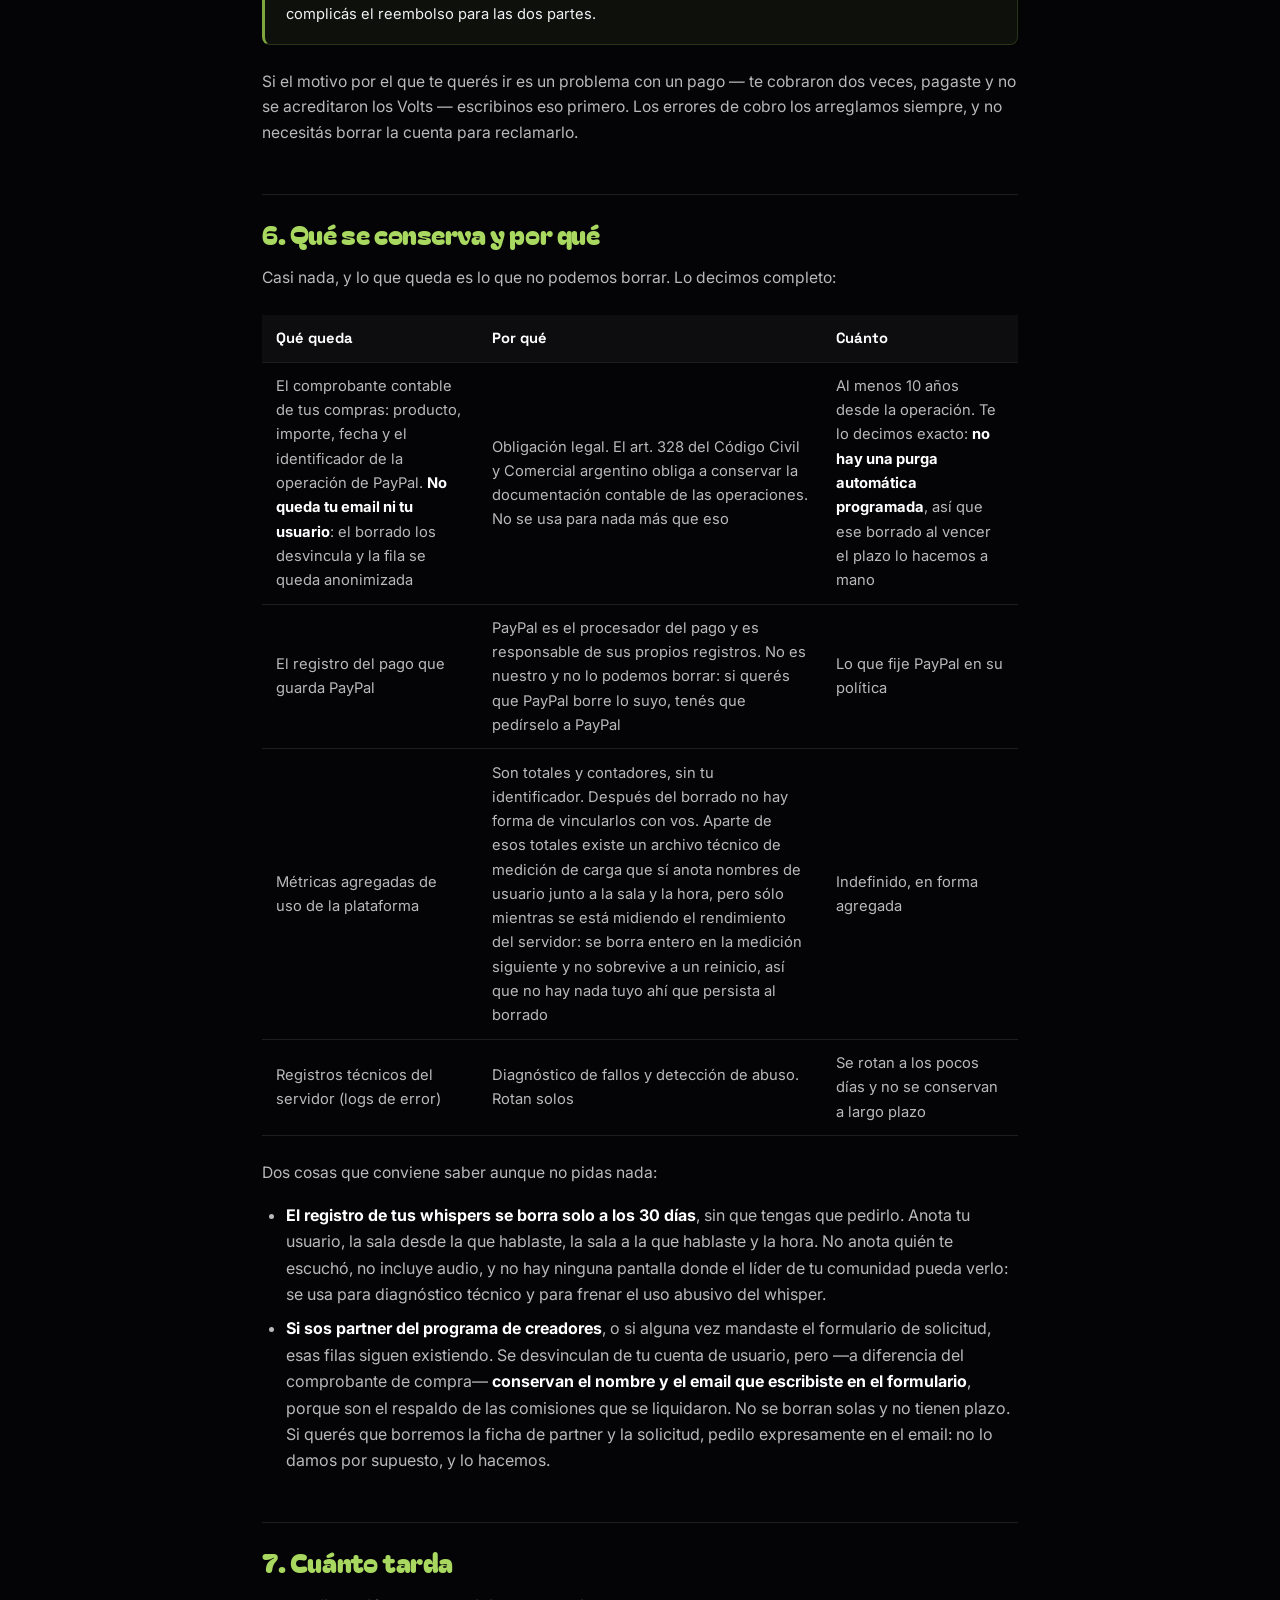
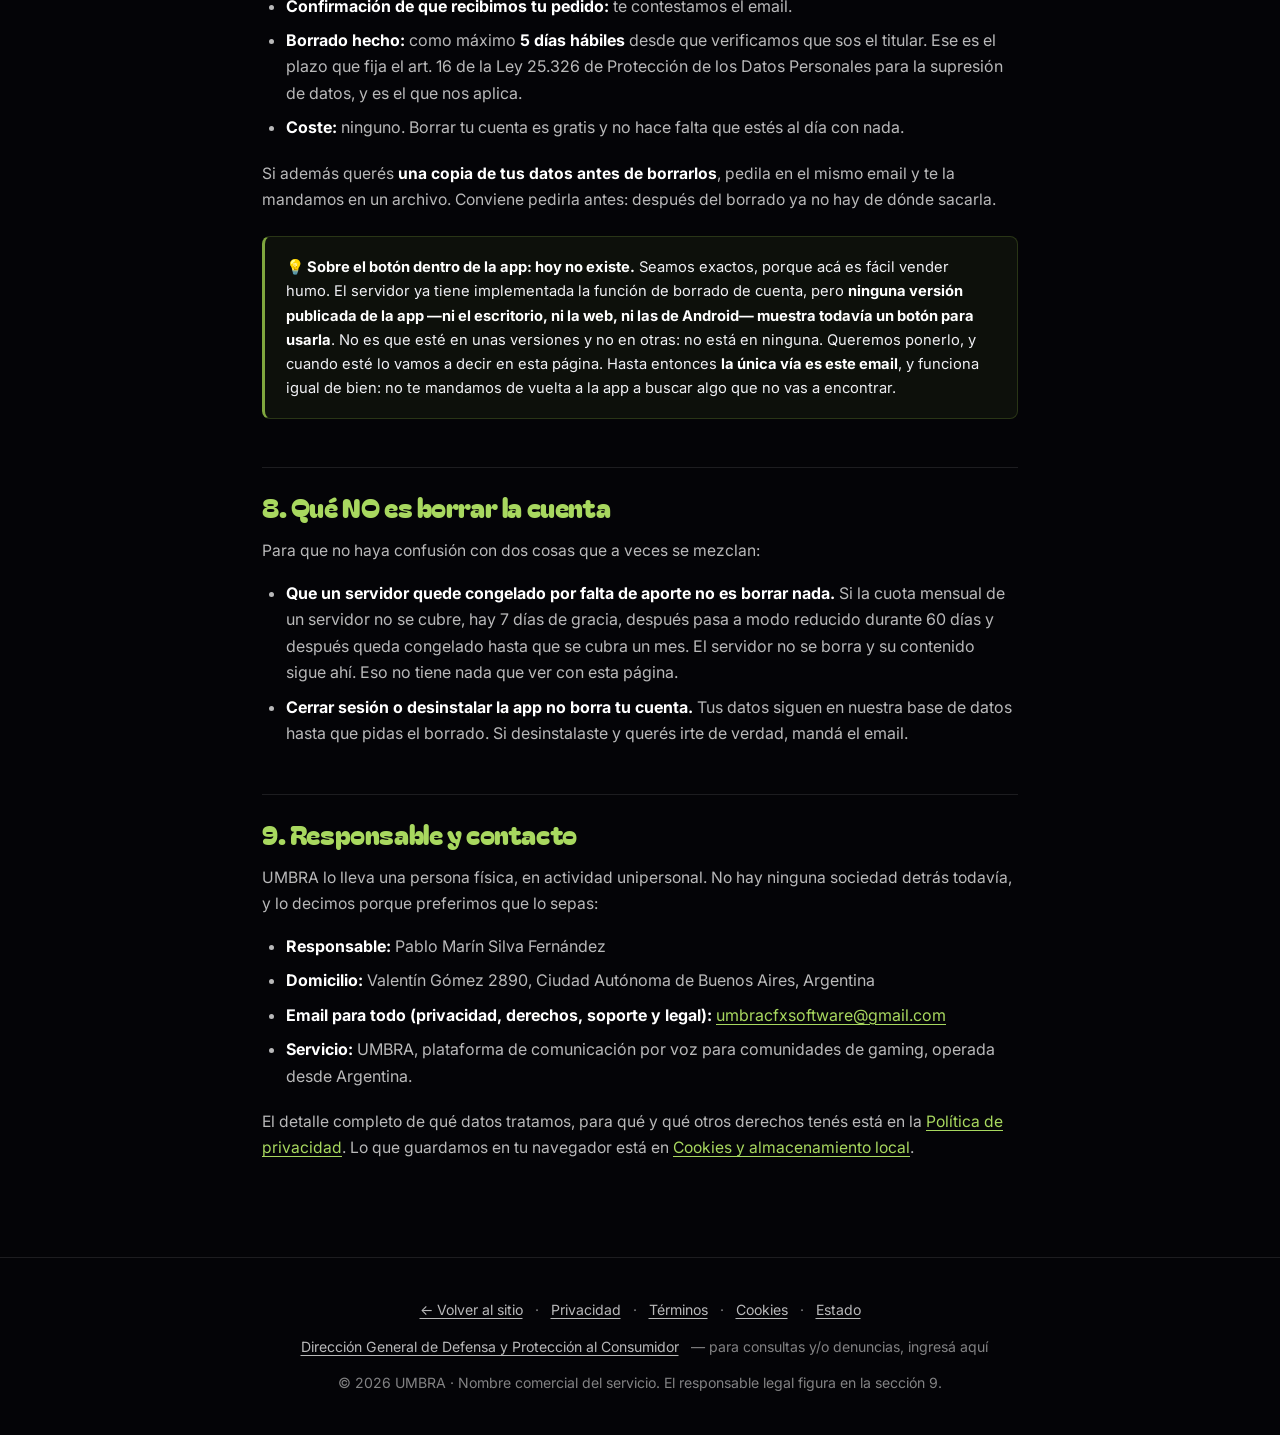
==== commit 516b14b4: "feat(web): landing nueva con Taco 3D, Flash, Volts y Orbe - Landing rehecha: fondo del eclipse con T" ====
--- a/borrar-cuenta.html
+++ b/borrar-cuenta.html
@@ -38,7 +38,7 @@
       <li><a href="#dos-cosas">2. Borrar la cuenta o borrar solo algunos datos</a></li>
       <li><a href="#que-se-borra">3. Qué se borra exactamente</a></li>
       <li><a href="#servidor">4. Si sos dueño de un servidor, leé esto</a></li>
-      <li><a href="#lingotes">5. Qué pasa con tus lingotes</a></li>
+      <li><a href="#lingotes">5. Qué pasa con tus Volts</a></li>
       <li><a href="#que-se-conserva">6. Qué se conserva y por qué</a></li>
       <li><a href="#plazos">7. Cuánto tarda</a></li>
       <li><a href="#no-es">8. Qué NO es borrar la cuenta</a></li>
@@ -62,7 +62,7 @@
       <li><strong>Qué querés</strong>: borrar la cuenta completa, o borrar solo algunos datos (ver la sección 2).</li>
       <li><strong>Si sos dueño de un servidor</strong>, decinos qué querés que pase con él antes de que borremos nada. Leé la sección 4: esto es importante y afecta a otras personas.</li>
     </ul>
-    <p>Escribí desde ese mismo email de la cuenta si podés: es la forma más rápida de que confirmemos que la solicitud es tuya. Si no podés, te vamos a pedir otro dato que solo el titular sabría — por ejemplo el identificador de una transacción de PayPal, si compraste lingotes.</p>
+    <p>Escribí desde ese mismo email de la cuenta si podés: es la forma más rápida de que confirmemos que la solicitud es tuya. Si no podés, te vamos a pedir otro dato que solo el titular sabría — por ejemplo el identificador de una transacción de PayPal, si compraste Volts.</p>
     <p><strong>Ese dato lo pedimos solo para verificar que el pedido lo hace el titular de la cuenta y para nada más.</strong> No te vamos a pedir que te registres en ningún sitio, ni que instales nada, ni que expliques por qué te querés ir. La normativa argentina permite pedir pasos razonables de verificación de identidad con esa finalidad exclusiva (Disposición 3/2026 de la Dirección Nacional de Defensa del Consumidor y Arbitraje del Consumo), y no habilita a exigirte ningún trámite adicional.</p>
 
     <div class="aviso">
@@ -98,8 +98,8 @@
         <tr><td>Tus contactos</td><td>Tus solicitudes de amistad y tu lista de contactos</td></tr>
         <tr><td>Los documentos que subiste</td><td>La ficha y el archivo de los documentos que compartiste en los canales (igual caducan solos a las 24 horas)</td></tr>
         <tr><td>Tu actividad de organización</td><td>Eventos de calendario que creaste, confirmaciones de asistencia, bloques de disponibilidad, publicaciones y comentarios de foros, roles asignados</td></tr>
-        <tr><td>Tu wallet</td><td>El saldo de lingotes y el historial de movimientos de lingotes</td></tr>
-        <tr><td>Tu Premium</td><td>La suscripción individual, si tenías una activa</td></tr>
+        <tr><td>Tu Orbe</td><td>El saldo de Volts y el historial de movimientos de Volts</td></tr>
+        <tr><td>Tu Flash</td><td>La suscripción individual, si tenías una activa</td></tr>
         <tr><td>Tus aportes</td><td>Los compromisos de aporte mensual a los servidores en los que participabas</td></tr>
         <tr><td>El registro de tus whispers</td><td>La lista de whispers que enviaste (tu usuario, sala de origen, sala de destino y hora). Nunca incluyó audio</td></tr>
         <tr><td>Tus cuentas vinculadas</td><td>Las cuentas de otros servicios que vinculaste a tu perfil (Spotify, Twitch, Steam…), con sus llaves de acceso</td></tr>
@@ -109,7 +109,7 @@
     </table>
     <p><strong>Tus conversaciones no aparecen en esta lista porque el servidor nunca las graba.</strong> El audio de las salas, y la pantalla o la cámara que compartas, pasan por nuestros servidores para llegar en directo a los demás miembros y se descartan ahí mismo. El único audio que puede haber guardado es el que se subió a propósito: los clips del soundboard (arriba) y las muestras del Banco de ruido, si alguna vez subiste alguna. Esas muestras no están en la base de datos sino en el disco del servidor, con tu usuario: las borramos a mano al procesar tu pedido.</p>
     <div class="aviso">
-      <strong>⚠️ Lo que sí NO se borra: el registro de tus compras.</strong> Es la única excepción de esta lista y preferimos que la leas acá y no que la descubras después. La fila de cada compra de lingotes que pagaste por PayPal <strong>no se elimina</strong>: el borrado de tu cuenta le quita tu identificador de usuario y la deja anonimizada, pero la fila sigue en la base de datos con el producto, el importe, la fecha y el identificador de la operación de PayPal. Es el respaldo contable obligatorio, no queda ligada a vos y está explicado en la sección 6.
+      <strong>⚠️ Lo que sí NO se borra: el registro de tus compras.</strong> Es la única excepción de esta lista y preferimos que la leas acá y no que la descubras después. La fila de cada compra de Volts que pagaste por PayPal <strong>no se elimina</strong>: el borrado de tu cuenta le quita tu identificador de usuario y la deja anonimizada, pero la fila sigue en la base de datos con el producto, el importe, la fecha y el identificador de la operación de PayPal. Es el respaldo contable obligatorio, no queda ligada a vos y está explicado en la sección 6.
     </div>
     <p>Nota honesta sobre los archivos: los documentos se borran solos, también del disco (un barrido automático los quita en pocas horas). Para el resto de archivos guardados en el disco del servidor, como los clips del soundboard, el borrado automático elimina el registro de la base de datos y el archivo en sí lo borramos a mano al procesar tu solicitud. Si querés confirmación de que se hizo, pedila en el mismo email y te la damos. Lo mismo vale si sos dueño de un servidor.</p>
 
@@ -124,12 +124,12 @@
     </ul>
     <p>Si solo sos miembro de servidores de otras personas, no hay nada de esto que resolver: al borrarte, dejás de aparecer en ellos y el servidor sigue funcionando igual.</p>
 
-    <h2 id="lingotes">5. Qué pasa con tus lingotes</h2>
-    <p><strong>Los lingotes que no gastaste se pierden</strong>, porque el saldo está atado a la cuenta y la cuenta deja de existir. No los convertimos en dinero: los lingotes no se cambian por efectivo, no se transfieren a otro usuario y no se pueden retirar. Es una unidad de aporte interna, no un saldo de dinero.</p>
+    <h2 id="lingotes">5. Qué pasa con tus Volts</h2>
+    <p><strong>Los Volts que no gastaste se pierden</strong>, porque el saldo está atado a la cuenta y la cuenta deja de existir. No los convertimos en dinero: los Volts no se cambian por efectivo, no se transfieren a otro usuario y no se pueden retirar. Es una unidad de aporte interna, no un saldo de dinero.</p>
     <div class="note">
-      <strong>💡 Si compraste hace poco y no gastaste nada, no borres la cuenta todavía.</strong> Pedí primero el reembolso y después el borrado. Si compraste un pack y no usaste los lingotes, tenés derecho a revocar la compra y recuperar el dinero — el plazo, las condiciones y cómo pedirlo están en la sección de arrepentimiento y reembolsos de los <a href="/terminos">Términos del servicio</a>. Si borrás la cuenta primero, complicás el reembolso para las dos partes.
-    </div>
-    <p>Si el motivo por el que te querés ir es un problema con un pago — te cobraron dos veces, pagaste y no se acreditaron los lingotes — escribinos eso primero. Los errores de cobro los arreglamos siempre, y no necesitás borrar la cuenta para reclamarlo.</p>
+      <strong>💡 Si compraste hace poco y no gastaste nada, no borres la cuenta todavía.</strong> Pedí primero el reembolso y después el borrado. Si compraste un pack y no usaste los Volts, tenés derecho a revocar la compra y recuperar el dinero — el plazo, las condiciones y cómo pedirlo están en la sección de arrepentimiento y reembolsos de los <a href="/terminos">Términos del servicio</a>. Si borrás la cuenta primero, complicás el reembolso para las dos partes.
+    </div>
+    <p>Si el motivo por el que te querés ir es un problema con un pago — te cobraron dos veces, pagaste y no se acreditaron los Volts — escribinos eso primero. Los errores de cobro los arreglamos siempre, y no necesitás borrar la cuenta para reclamarlo.</p>
 
     <h2 id="que-se-conserva">6. Qué se conserva y por qué</h2>
     <p>Casi nada, y lo que queda es lo que no podemos borrar. Lo decimos completo:</p>
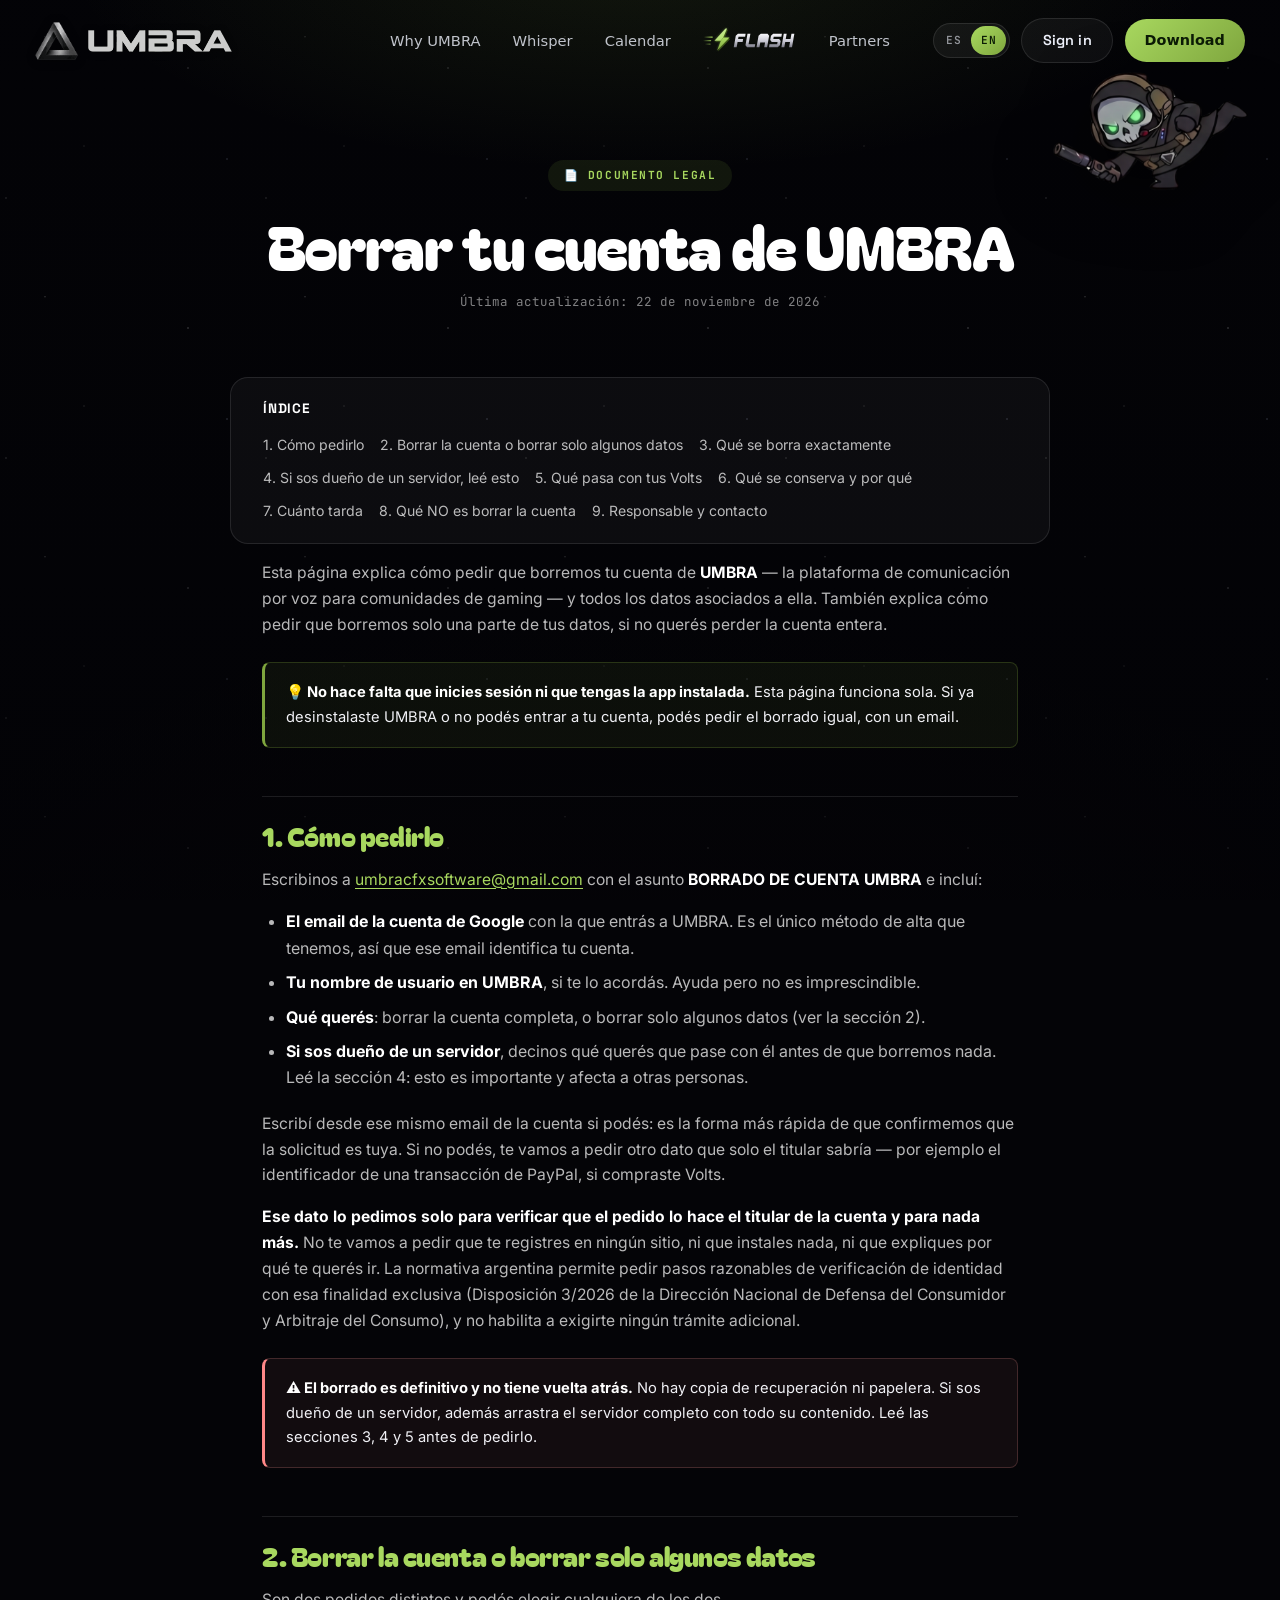
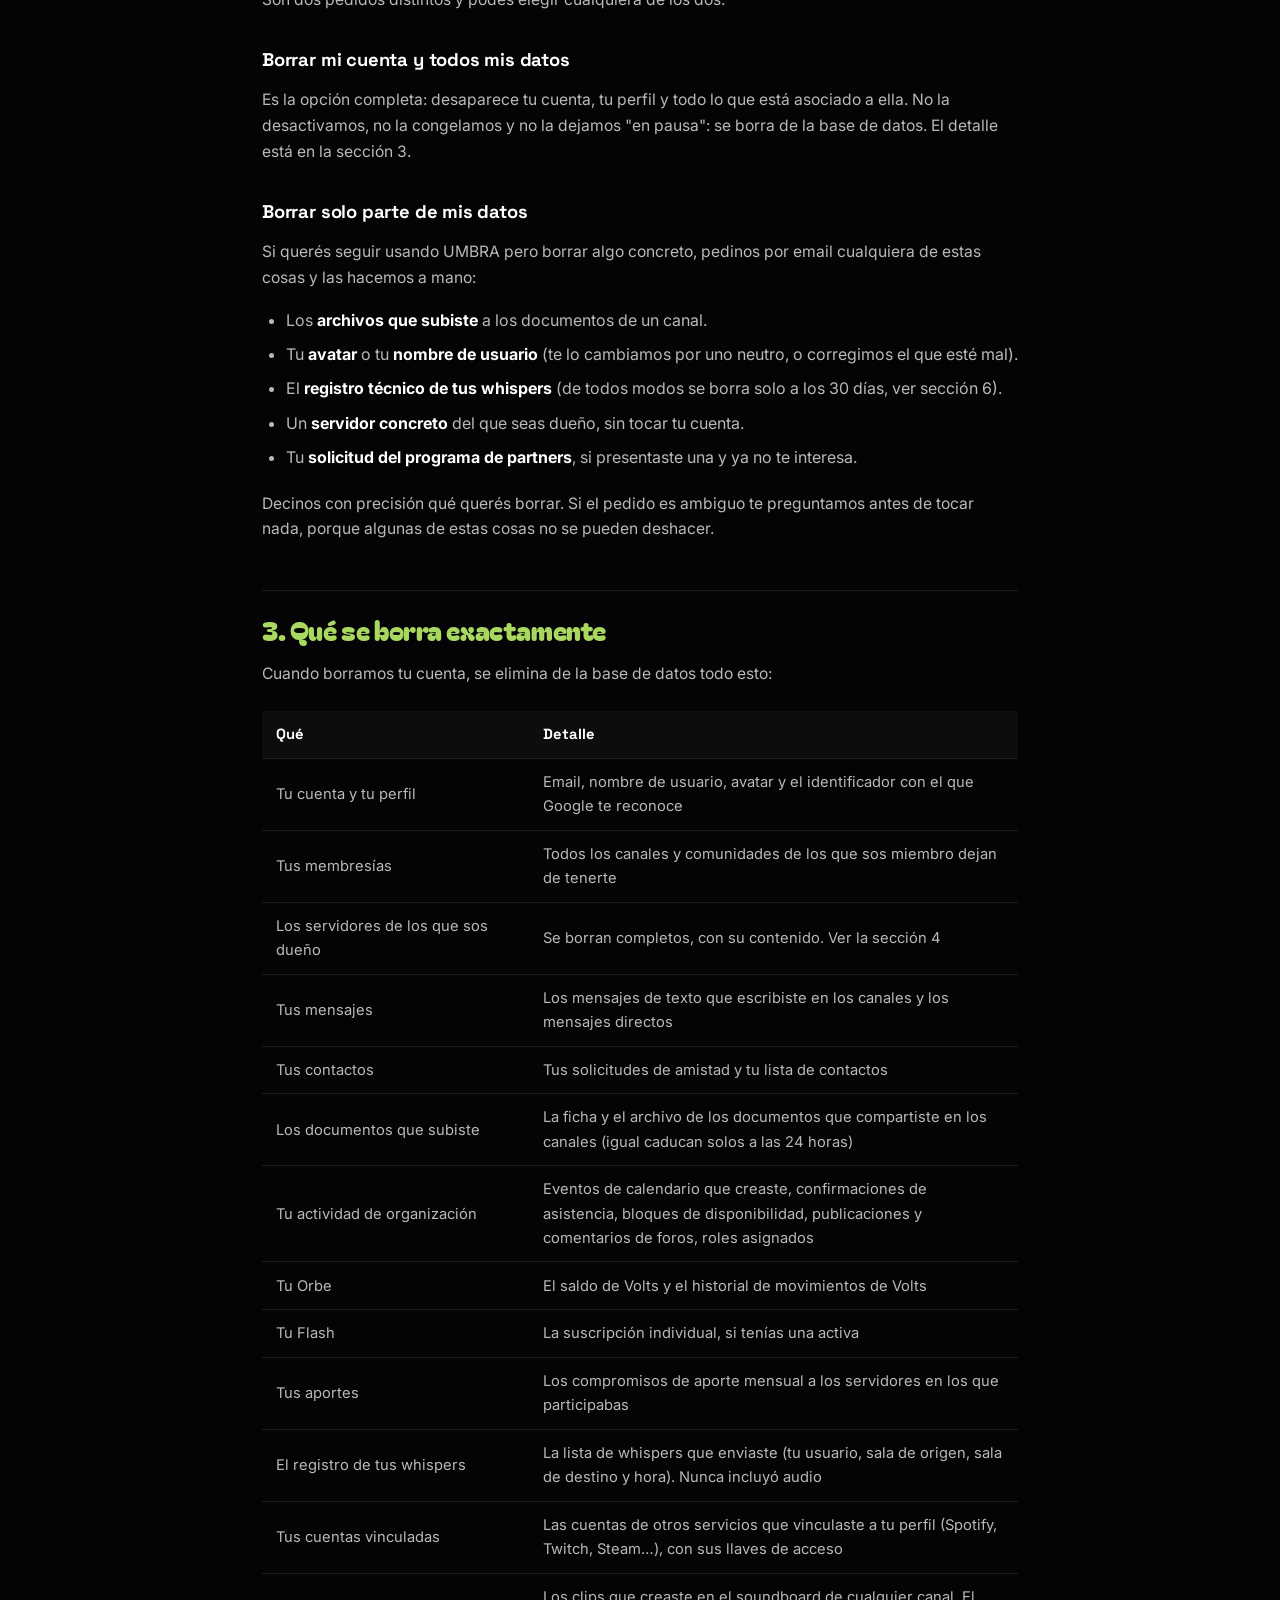
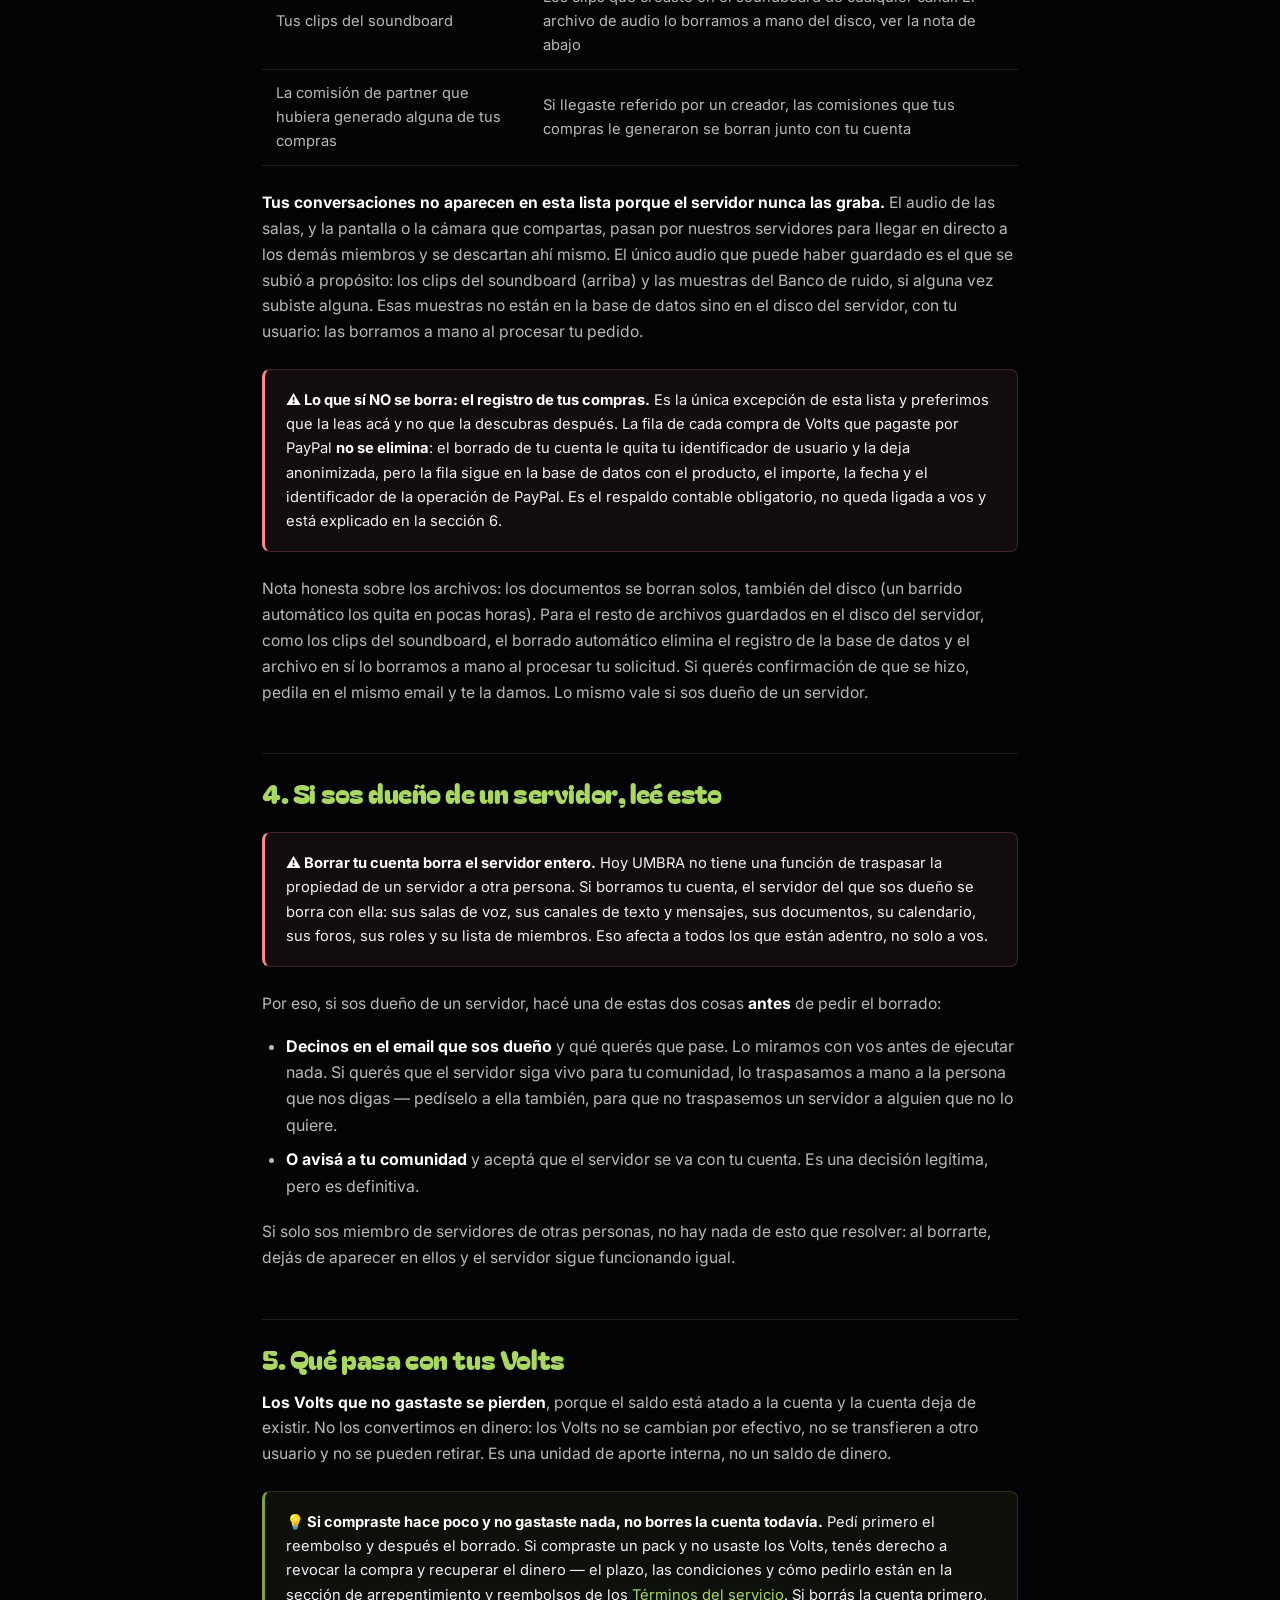
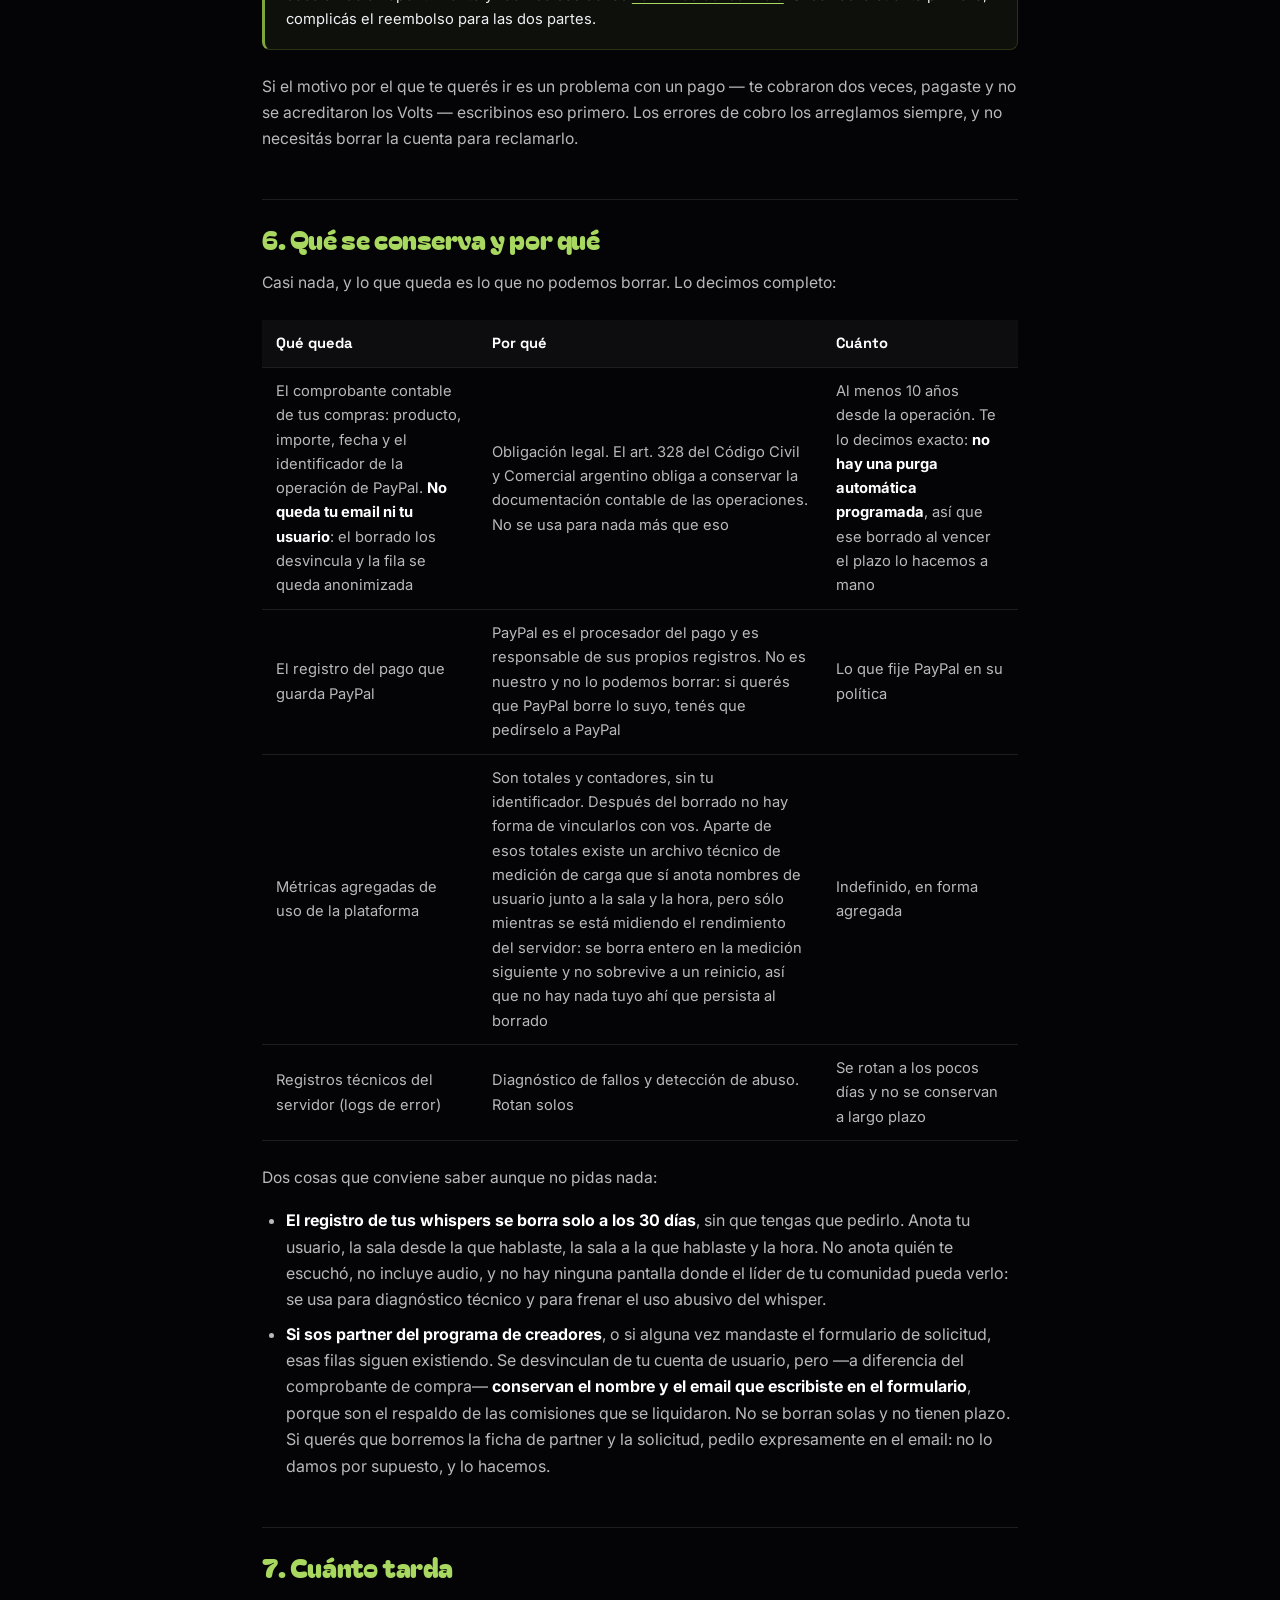
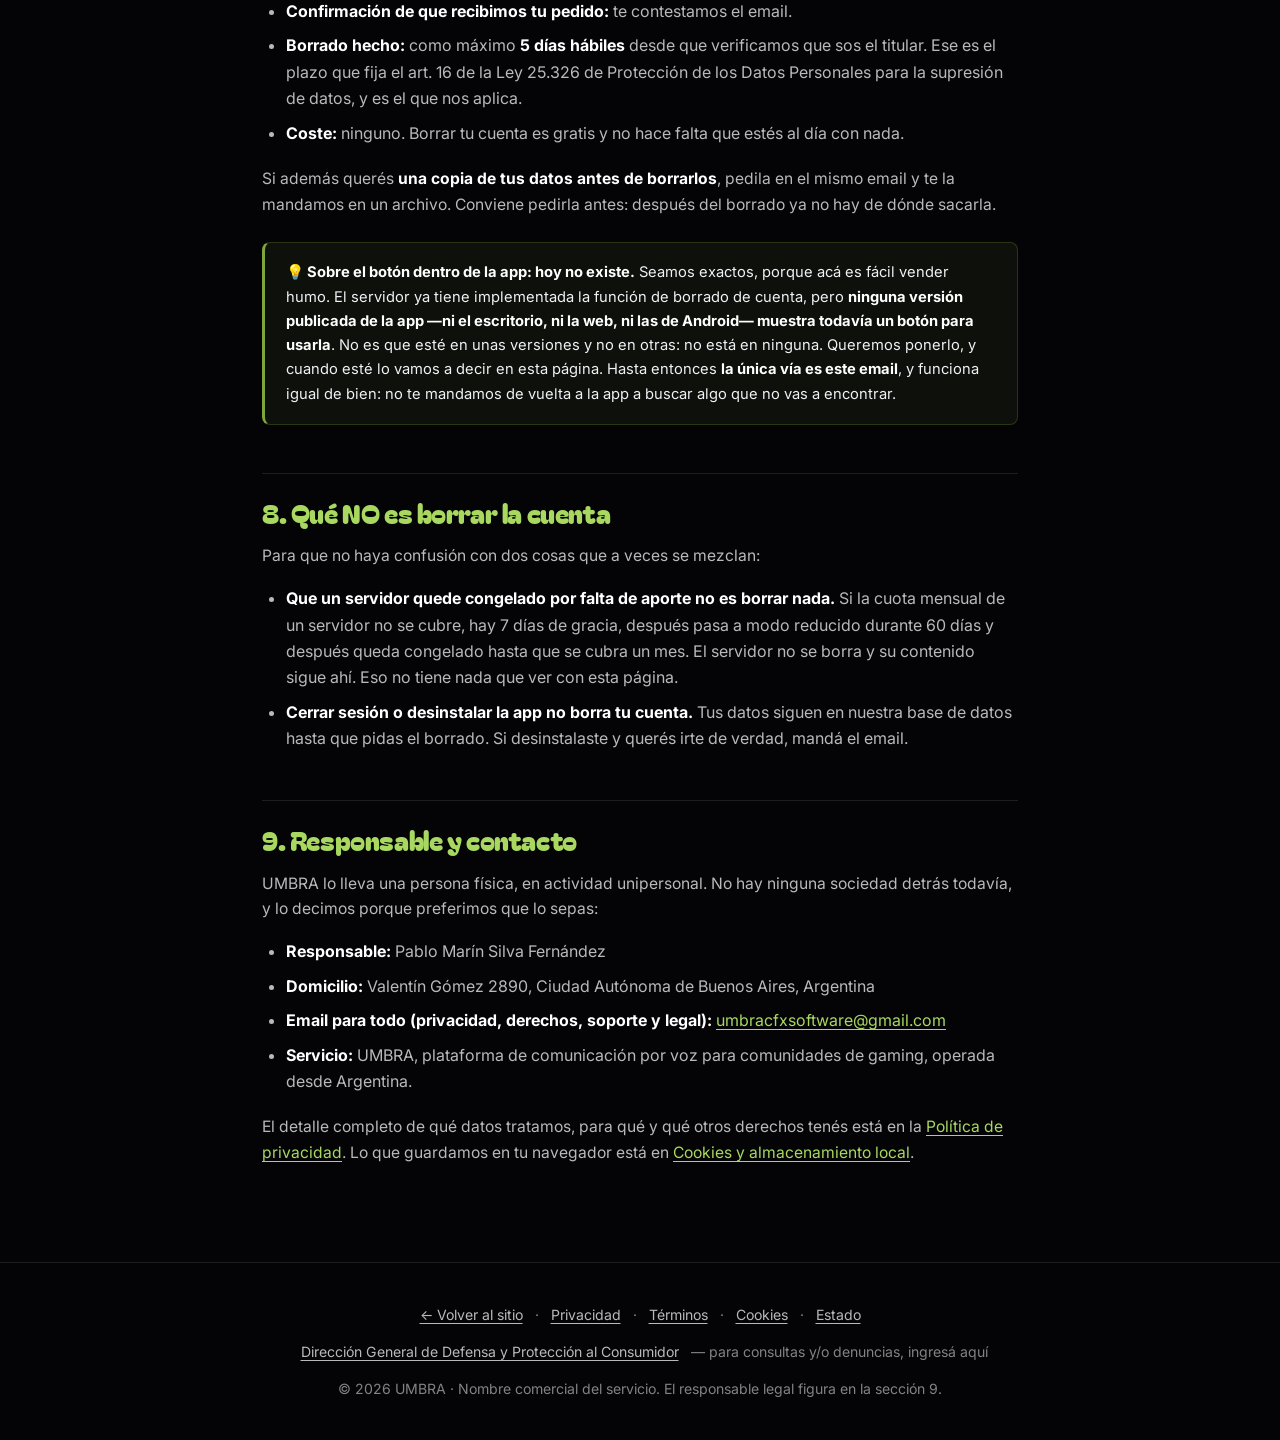
==== commit c0d769ac: "fix(web): el header de la portada es el mismo en todas las páginas - Un solo header (css/nav.css + j" ====
--- a/borrar-cuenta.html
+++ b/borrar-cuenta.html
@@ -1,6 +1,6 @@
 <!doctype html>
 <!-- borrar-cuenta — iteración 01: documentos «solo en vivo» (se borran a las 24 h, barrido automático del disco) y denuncias. Publicar solo cuando el server con la migración 081 esté desplegado. -->
-<html lang="es">
+<html lang="es" data-content-lang>
 <head>
   <meta charset="utf-8" />
   <title>Borrar tu cuenta de UMBRA · UMBRA</title>
@@ -10,19 +10,75 @@
   <meta property="og:url" content="https://umbra.cfx-software.com/borrar-cuenta" />
   <link rel="icon" href="assets/logo-triangle.png" />
   <link rel="stylesheet" href="css/legal.css?v=20260703a" />
+  <link rel="stylesheet" href="https://api.fontshare.com/v2/css?f[]=clash-display@600,700&f[]=satoshi@400,500,700&display=swap" />
+  <link rel="stylesheet" href="https://fonts.googleapis.com/css2?family=JetBrains+Mono:wght@500;600&display=swap" />
+  <link rel="stylesheet" href="/css/nav.css?v=20261123a" />
 </head>
 <body>
   <div class="page-bg" aria-hidden="true">
     <div class="bg-veil"></div>
   </div>
 
-  <nav class="legal-nav">
-    <a class="legal-nav-logo" href="/">
-      <img src="assets/logo-triangle.png" alt="" />
-      <img class="nav-wordmark" src="assets/wordmark-umbra.png" alt="UMBRA" />
+  <nav class="nav" id="topNav">
+    <a class="nav-logo" href="/">
+      <img src="/assets/logo-triangle.png" alt="" />
+      <img class="nav-wordmark" src="/assets/wordmark-umbra.png" alt="UMBRA" />
     </a>
-    <a class="legal-nav-back" href="/">← Volver al sitio</a>
+    <div class="nav-links">
+      <a href="/#problema" data-i18n="nav.why">Por qué UMBRA</a>
+      <a href="/#comunicacion" data-i18n="nav.whisper">Whisper</a>
+      <a href="/#calendario" data-i18n="nav.calendar">Calendario</a>
+      <a class="nav-flash" href="/tienda" aria-label="Flash · Tienda"><img src="/assets/brand/flash-logo.svg" width="426" height="120" alt="Flash"></a>
+      <a href="/partners" data-i18n="nav.partners">Partners</a>
+    </div>
+    <div class="nav-right">
+      <div class="lang lang-switch" role="group" aria-label="Idioma">
+        <button type="button" data-lang="es" class="active">ES</button>
+        <button type="button" data-lang="en">EN</button>
+      </div>
+      <button class="nav-cta btn-login" data-i18n="t.nav.login">Iniciar sesión</button>
+      <a class="nav-dl" href="https://umbra-api.cfx-software.com/downloads/Umbra-Setup.exe" download data-i18n="nav.cta">Descargar</a>
+      <div class="user-menu" hidden>
+        <button class="nav-cta user-toggle" aria-expanded="false">
+          <span class="user-name"></span>
+        </button>
+        <div class="user-dropdown">
+          <button class="creator-link" hidden onclick="location.assign('/creador')" data-i18n="nav.creatorPanel">Panel de creador</button>
+          <button data-action="signout" data-i18n="t.nav.signout">Cerrar sesión</button>
+        </div>
+      </div>
+      <button class="nav-burger" id="navBurger" aria-label="Menú" aria-expanded="false" aria-controls="navMobile">
+        <span></span><span></span><span></span>
+      </button>
+    </div>
+    <div class="nav-mobile" id="navMobile">
+      <a href="/#problema" data-i18n="nav.why">Por qué UMBRA</a>
+      <a href="/#comunicacion" data-i18n="nav.whisper">Whisper</a>
+      <a href="/#calendario" data-i18n="nav.calendar">Calendario</a>
+      <a class="nm-flash" href="/tienda" aria-label="Flash · Tienda"><img src="/assets/brand/flash-logo.svg" width="426" height="120" alt="Flash"></a>
+      <a href="/partners" data-i18n="nav.partners">Partners</a>
+      <a href="/descargas" data-i18n="nav.downloads">Descargas</a>
+      <div class="nm-sep"></div>
+      <button class="drawer-login nm-login" type="button" data-i18n="t.nav.login">Iniciar sesión</button>
+      <div class="drawer-user nm-user" hidden>
+        <div class="nm-user-info">
+          <span class="user-avatar" aria-hidden="true"></span>
+          <div class="nm-user-meta">
+            <span class="drawer-user-name"></span>
+            <span class="drawer-user-email"></span>
+          </div>
+        </div>
+        <a class="creator-link nm-signout" href="/creador" hidden style="text-align:center;text-decoration:none" data-i18n="nav.creatorPanel">Panel de creador</a>
+        <button class="drawer-user-signout nm-signout" data-action="signout" data-i18n="t.nav.signout">Cerrar sesión</button>
+      </div>
+      <div class="nm-sep"></div>
+      <div class="lang lang-switch" role="group" aria-label="Idioma">
+        <button type="button" data-lang="es">ES</button>
+        <button type="button" data-lang="en">EN</button>
+      </div>
+    </div>
   </nav>
+  <div class="nav-offset" aria-hidden="true"></div>
   <img class="legal-taco" src="assets/taco-sneaky.png" alt="" aria-hidden="true" />
 
   <header class="legal-hero">
@@ -213,5 +269,8 @@
     <p style="margin-top:0.85rem">© 2026 UMBRA · Nombre comercial del servicio. El responsable legal figura en la sección 9.</p>
   </footer>
 
+  <script src="/js/i18n-v2.js?v=20261123a" defer></script>
+  <script src="/js/nav.js?v=20261123a" defer></script>
+  <script src="/js/auth.js?v=20260701a" defer></script>
 </body>
 </html>
--- a/css/nav.css
+++ b/css/nav.css
@@ -0,0 +1,520 @@
+/* Header común de toda la web (umbra.cfx-software.com).
+   Sale del de la portada: mismo marcado en todas las páginas y mismas reglas.
+   Autocontenido: las variables van en .nav y .login-modal para que funcione
+   también en las páginas legales, que no cargan styles.css. */
+.nav,.login-modal{
+  --gold:#7FA63E; --gold-hi:#A8D85F; --gold-shine:#D6F2A8;
+  --text:#EEF1FB; --text-soft:rgba(238,241,251,.8); --text-mute:rgba(238,241,251,.58);
+  --glass:rgba(255,255,255,.045); --line:rgba(255,255,255,.10);
+  --r-sm:10px; --r:16px; --r-pill:999px; --z-nav:100;
+  --bg-elevated:#0c0c10; --bg-elevated-2:#15151a; --bg-elevated-3:#1c1c22;
+  --border:#25252c; --border-bright:#3a3a44; --border-strong:#555560;
+  --text-primary:#f4f4f7; --text-secondary:#a8a8b2; --text-tertiary:#6b6b75;
+  --silver-bright:#e0e0e8; --amber-glow:rgba(212,160,106,.35);
+  --font-display:'Space Grotesk',system-ui,sans-serif; --font-body:'Inter',system-ui,sans-serif;
+  --font-mono:'JetBrains Mono',ui-monospace,monospace;
+  --radius:8px; --radius-lg:14px;
+}
+.nav{font-family:'Satoshi',system-ui,sans-serif;line-height:1.6;color:var(--text)}
+:where(.nav,.login-modal) button{font:inherit;cursor:pointer;border:none;background:none;color:inherit}
+:where(.nav,.login-modal) a{color:inherit;text-decoration:none}
+:where(.nav,.login-modal) img{max-width:100%;display:block}
+.nav a:hover{text-decoration:none}
+.nav a.nav-dl,.nav a.nav-dl:hover{color:#0B1A05}
+.nav a.nav-logo:hover{color:#fff}
+.nav-offset{height:80px}
+.nav-right .btn-login,.nav-dl{white-space:nowrap}
+/* Entre 760 y 979 px el logo de Flash se encogía hasta desaparecer (img max-width:100% dentro de un flex) */
+.nav-links a.nav-flash{flex-shrink:0}
+.nav-links a.nav-flash img{max-width:none}
+@media(min-width:760px) and (max-width:899px){.nav-logo .nav-wordmark{display:none}}
+
+/* Botón Login del navbar (estado logged-out) */
+.btn-login {
+  display: inline-flex;
+  align-items: center;
+  gap: 0.5rem;
+  padding: 0.55rem 0.875rem;
+  background: transparent;
+  border: 1px solid var(--border-bright);
+  border-radius: var(--radius);
+  color: var(--text-secondary);
+  font-family: var(--font-display);
+  font-size: 0.9rem;
+  font-weight: 500;
+  letter-spacing: 0.005em;
+  transition: border-color 200ms ease, color 200ms ease, background 200ms ease;
+}
+
+.btn-login:hover {
+  border-color: var(--border-strong);
+  color: var(--silver-bright);
+  background: var(--bg-elevated);
+}
+
+.btn-login[hidden] { display: none; }
+
+/* User menu (estado logged-in) */
+.user-menu {
+  position: relative;
+}
+
+.user-menu[hidden] { display: none; }
+
+.user-toggle {
+  display: inline-flex;
+  align-items: center;
+  gap: 0.625rem;
+  padding: 0.4rem 0.75rem 0.4rem 0.4rem;
+  background: var(--bg-elevated);
+  border: 1px solid var(--border-bright);
+  border-radius: 999px;
+  font-family: var(--font-display);
+  font-size: 0.88rem;
+  color: var(--text-primary);
+  transition: border-color 200ms ease, background 200ms ease;
+}
+
+.user-toggle:hover {
+  border-color: var(--border-strong);
+  background: var(--bg-elevated-2);
+}
+
+.user-toggle .user-avatar {
+  width: 28px;
+  height: 28px;
+  border-radius: 50%;
+  flex-shrink: 0;
+}
+
+.user-toggle .user-name {
+  max-width: 110px;
+  overflow: hidden;
+  text-overflow: ellipsis;
+  white-space: nowrap;
+}
+
+.user-toggle .user-chevron {
+  opacity: 0.7;
+  transition: transform 200ms ease;
+}
+
+.user-toggle[aria-expanded="true"] .user-chevron {
+  transform: rotate(180deg);
+}
+
+/* Avatar — funciona como <img> con src o como circle generado */
+.user-avatar {
+  display: inline-block;
+  background: var(--bg-elevated-3);
+  border: 1px solid var(--border-bright);
+  object-fit: cover;
+  position: relative;
+}
+
+.user-avatar.no-image {
+  display: flex;
+  align-items: center;
+  justify-content: center;
+  font-family: var(--font-mono);
+  font-weight: 600;
+  font-size: 0.8rem;
+  color: var(--silver-bright);
+  background: hsl(var(--avatar-h, 220), 25%, 18%);
+  border-color: hsl(var(--avatar-h, 220), 25%, 30%);
+}
+
+.user-avatar.no-image::before {
+  content: attr(data-initial);
+}
+
+/* User dropdown */
+.user-dropdown {
+  position: absolute;
+  top: calc(100% + 0.5rem);
+  right: 0;
+  min-width: 180px;
+  background: var(--bg-elevated);
+  border: 1px solid var(--border-bright);
+  border-radius: var(--radius);
+  box-shadow: 0 16px 40px -12px rgba(0,0,0,0.6), 0 0 0 1px rgba(255,255,255,0.02) inset;
+  padding: 0.375rem;
+  z-index: 110;
+  opacity: 0;
+  visibility: hidden;
+  transform: translateY(-6px);
+  transition: opacity 180ms ease, transform 180ms ease, visibility 180ms ease;
+}
+
+.user-dropdown.open {
+  opacity: 1;
+  visibility: visible;
+  transform: translateY(0);
+}
+
+.user-option {
+  display: flex;
+  align-items: center;
+  gap: 0.625rem;
+  width: 100%;
+  padding: 0.625rem 0.75rem;
+  font-family: var(--font-body);
+  font-size: 0.9rem;
+  color: var(--text-secondary);
+  text-align: left;
+  border-radius: 6px;
+  transition: background 150ms ease, color 150ms ease;
+}
+
+.user-option:hover {
+  background: var(--bg-elevated-2);
+  color: var(--text-primary);
+}
+
+/* Drawer login button (mobile) */
+.drawer-login {
+  display: flex;
+  align-items: center;
+  justify-content: center;
+  gap: 0.625rem;
+  margin-top: 0.25rem;
+  padding: 0.875rem 1rem;
+  background: var(--bg-elevated);
+  border: 1px solid var(--border-bright);
+  border-radius: var(--radius);
+  color: var(--text-primary);
+  font-family: var(--font-display);
+  font-size: 0.95rem;
+  font-weight: 500;
+}
+
+.drawer-login[hidden] { display: none; }
+.drawer-login:hover { border-color: var(--border-strong); }
+
+/* Drawer user info (mobile, logged-in) */
+.drawer-user {
+  margin-top: 0.5rem;
+  padding: 1rem;
+  background: var(--bg-elevated);
+  border: 1px solid var(--border);
+  border-radius: var(--radius);
+}
+
+.drawer-user[hidden] { display: none; }
+
+.drawer-user-info {
+  display: flex;
+  align-items: center;
+  gap: 0.75rem;
+  margin-bottom: 0.875rem;
+}
+
+.drawer-user-info .user-avatar {
+  width: 40px; height: 40px;
+  border-radius: 50%;
+  flex-shrink: 0;
+}
+
+.drawer-user-info .user-avatar.no-image { font-size: 1.05rem; }
+
+.drawer-user-meta {
+  display: flex;
+  flex-direction: column;
+  min-width: 0;
+}
+
+.drawer-user-name {
+  font-family: var(--font-display);
+  font-weight: 600;
+  font-size: 0.95rem;
+  color: var(--text-primary);
+  white-space: nowrap;
+  overflow: hidden;
+  text-overflow: ellipsis;
+}
+
+.drawer-user-email {
+  font-family: var(--font-mono);
+  font-size: 0.74rem;
+  color: var(--text-tertiary);
+  white-space: nowrap;
+  overflow: hidden;
+  text-overflow: ellipsis;
+}
+
+.drawer-user-signout {
+  width: 100%;
+  padding: 0.625rem;
+  background: transparent;
+  border: 1px solid var(--border-bright);
+  border-radius: 6px;
+  font-family: var(--font-display);
+  font-size: 0.85rem;
+  color: var(--text-secondary);
+  transition: border-color 150ms ease, color 150ms ease;
+}
+
+.drawer-user-signout:hover {
+  border-color: var(--border-strong);
+  color: var(--text-primary);
+}
+
+/* ─── Login modal ─────────────────────────────────────────── */
+
+.login-modal {
+  position: fixed;
+  inset: 0;
+  z-index: 200;
+  display: flex;
+  align-items: center;
+  justify-content: center;
+  padding: 1.5rem;
+  opacity: 0;
+  visibility: hidden;
+  transition: opacity 220ms ease, visibility 220ms ease;
+}
+
+.login-modal[hidden] { display: none; }
+
+.login-modal.open {
+  opacity: 1;
+  visibility: visible;
+}
+
+.login-modal-backdrop {
+  position: absolute;
+  inset: 0;
+  background: rgba(2, 2, 4, 0.78);
+  backdrop-filter: blur(8px) saturate(140%);
+  -webkit-backdrop-filter: blur(8px) saturate(140%);
+}
+
+.login-modal-content {
+  position: relative;
+  width: 100%;
+  max-width: 420px;
+  background: var(--bg-elevated);
+  border: 1px solid var(--border-bright);
+  border-radius: var(--radius-lg);
+  padding: clamp(1.75rem, 4vw, 2.5rem);
+  box-shadow: 0 32px 80px -20px rgba(0,0,0,0.8), 0 0 60px -20px var(--amber-glow);
+  transform: translateY(8px) scale(0.98);
+  transition: transform 220ms cubic-bezier(0.2, 0.7, 0.2, 1);
+}
+
+.login-modal.open .login-modal-content {
+  transform: translateY(0) scale(1);
+}
+
+.login-modal-close {
+  position: absolute;
+  top: 0.75rem;
+  right: 0.75rem;
+  width: 32px;
+  height: 32px;
+  display: flex;
+  align-items: center;
+  justify-content: center;
+  border-radius: 6px;
+  color: var(--text-tertiary);
+  transition: color 150ms ease, background 150ms ease;
+}
+
+.login-modal-close:hover {
+  color: var(--text-primary);
+  background: var(--bg-elevated-2);
+}
+
+.login-modal-header {
+  text-align: center;
+  margin-bottom: 1.75rem;
+}
+
+.login-modal-mark {
+  width: 56px;
+  height: 56px;
+  margin: 0 auto 1rem;
+  filter: drop-shadow(0 0 16px rgba(212, 160, 106, 0.18));
+}
+
+.login-modal-header h3 {
+  font-family: var(--font-display);
+  font-size: 1.4rem;
+  font-weight: 600;
+  letter-spacing: -0.015em;
+  color: var(--text-primary);
+  margin-bottom: 0.5rem;
+}
+
+.login-modal-header p {
+  font-size: 0.95rem;
+  color: var(--text-secondary);
+}
+
+/* Botón "Sign in with Google" — estilo dark approved by Google branding */
+.btn-google-signin {
+  width: 100%;
+  display: flex;
+  align-items: center;
+  justify-content: center;
+  gap: 0.75rem;
+  padding: 0.875rem 1.25rem;
+  background: #f8f9fa;
+  color: #1f1f1f;
+  border: 1px solid transparent;
+  border-radius: var(--radius);
+  font-family: 'Roboto', var(--font-body);
+  font-size: 0.95rem;
+  font-weight: 500;
+  letter-spacing: 0.005em;
+  cursor: pointer;
+  transition: background 150ms ease, box-shadow 150ms ease, transform 100ms ease;
+}
+
+.btn-google-signin:hover {
+  background: #fff;
+  box-shadow: 0 4px 12px -2px rgba(255,255,255,0.1), 0 0 0 1px rgba(255,255,255,0.15);
+}
+
+.btn-google-signin:active { transform: translateY(1px); }
+
+.btn-google-signin svg { flex-shrink: 0; }
+
+.login-error {
+  margin-top: 1rem;
+  padding: 0.75rem 1rem;
+  background: rgba(220, 60, 60, 0.08);
+  border: 1px solid rgba(220, 60, 60, 0.4);
+  border-radius: var(--radius);
+  font-size: 0.88rem;
+  color: #f8a8a8;
+  text-align: center;
+}
+
+.login-error[hidden] { display: none; }
+
+.login-modal-note {
+  margin-top: 1.5rem;
+  padding-top: 1.25rem;
+  border-top: 1px solid var(--border);
+  font-family: var(--font-mono);
+  font-size: 0.72rem;
+  letter-spacing: 0.05em;
+  color: var(--text-tertiary);
+  text-align: center;
+  line-height: 1.5;
+}
+
+/* Mobile: navbar más compacto, ocultar botón Login (queda en drawer) */
+@media (max-width: 880px) {
+  .btn-login,
+  .user-menu {
+display: none;
+  }
+}
+
+/* Nav */
+.nav{position:fixed;top:0;left:0;right:0;z-index:var(--z-nav);display:grid;grid-template-columns:1fr auto 1fr;align-items:center;
+  padding:1.15rem 2.2rem;transition:background .3s,padding .3s,border-color .3s,backdrop-filter .3s;border-bottom:1px solid transparent}
+.nav.scrolled{background:rgba(7,9,18,.72);backdrop-filter:blur(16px) saturate(120%);border-bottom-color:var(--line);padding:.7rem 2.2rem}
+@media(max-width:880px){.nav,.nav.scrolled{padding-left:1.1rem;padding-right:1.1rem}}
+.nav-logo{justify-self:start;display:flex;align-items:center;gap:.6rem;font-family:'Clash Display',sans-serif;font-weight:700;font-size:1.1rem;letter-spacing:.01em;color:#fff}
+.nav-logo img{width:auto;height:38px;filter:drop-shadow(0 1px 5px rgba(0,0,0,.4))}
+.nav-logo .nav-wordmark{width:auto;height:22px;filter:drop-shadow(0 1px 3px rgba(0,0,0,.5))}
+.nav-links{justify-self:center;display:none;align-items:center;gap:.2rem}
+@media(min-width:760px){.nav-links{display:flex}}
+/* Entre 760 y 979 los enlaces se compactan y el nav deja de ser simétrico para que quepan */
+@media(min-width:760px) and (max-width:979px){
+  .nav{grid-template-columns:auto 1fr auto;gap:.5rem}
+  .nav-links{gap:0}
+  .nav-links a{padding:.4rem .42rem;font-size:.8rem}
+  .nav-right .lang{display:none}
+}
+.nav-links a{padding:.5rem .9rem;font-size:.92rem;font-weight:500;color:var(--text-soft);border-radius:var(--r-pill);transition:background .2s,color .2s}
+.nav-links a.nav-flash{display:inline-flex;align-items:center;padding-top:.25rem;padding-bottom:.25rem}
+.nav-links a.nav-flash img{display:block;height:1.8em;width:auto;transition:filter .2s}
+.nav-links a.nav-flash:hover img{filter:drop-shadow(0 0 8px rgba(168,216,95,.45))}
+.nav-mobile a.nm-flash img{display:block;height:30px;width:auto}
+.nav-links a:hover{background:rgba(255,255,255,.06);color:#fff}
+.nav-right{justify-self:end;display:flex;align-items:center;gap:.7rem}
+/* Botón hamburguesa: solo en móvil (<760) */
+.nav-burger{display:none;width:42px;height:42px;align-items:center;justify-content:center;flex-direction:column;
+  background:rgba(255,255,255,.05);border:1px solid var(--line);border-radius:12px;cursor:pointer;transition:background .2s}
+.nav-burger:hover{background:rgba(255,255,255,.09)}
+.nav-burger span{display:block;width:18px;height:2px;background:#fff;border-radius:2px;transition:transform .25s,opacity .2s}
+.nav-burger span+span{margin-top:4px}
+.nav-burger[aria-expanded="true"] span:nth-child(1){transform:translateY(6px) rotate(45deg)}
+.nav-burger[aria-expanded="true"] span:nth-child(2){opacity:0}
+.nav-burger[aria-expanded="true"] span:nth-child(3){transform:translateY(-6px) rotate(-45deg)}
+@media(max-width:759px){.nav-burger{display:inline-flex}}
+/* Panel móvil desplegable — se muestra solo cuando está abierto y en móvil */
+.nav-mobile{position:absolute;top:calc(100% + 6px);right:1.1rem;width:min(260px,calc(100vw - 2.2rem));
+  background:rgba(12,14,26,.97);backdrop-filter:blur(16px) saturate(120%);-webkit-backdrop-filter:blur(16px) saturate(120%);
+  border:1px solid var(--line);border-radius:16px;box-shadow:0 24px 48px -18px rgba(0,0,0,.7);
+  padding:.6rem;flex-direction:column;gap:.15rem;display:none;transform-origin:top right}
+@media(max-width:759px){
+  .nav-mobile.open{display:flex;animation:navPop .18s ease both}
+}
+@keyframes navPop{from{opacity:0;transform:translateY(-8px)}to{opacity:1;transform:translateY(0)}}
+.nav-mobile a{padding:.7rem .8rem;border-radius:10px;color:var(--text-soft);font-weight:500;font-size:.95rem;transition:background .2s,color .2s}
+.nav-mobile a:hover,.nav-mobile a:focus-visible{background:rgba(255,255,255,.07);color:#fff}
+.nav-mobile .nm-sep{height:1px;background:var(--line);margin:.35rem .2rem}
+.nav-mobile .lang{display:inline-flex;align-self:flex-start;margin:.25rem .2rem 0}
+/* En móvil el nav es flex (no grid): al ocultar los enlaces, el grid movía
+   nav-right a la columna central y encimaba el logo. Con flex, logo y
+   hamburguesa quedan en los extremos. El login/usuario viven en el panel. */
+@media(max-width:759px){
+  .nav{display:flex;justify-content:space-between;align-items:center}
+  .nav-right .btn-login,.nav-right .user-menu{display:none}
+}
+.nm-login{display:flex;align-items:center;justify-content:center;gap:.4rem;width:100%;
+  padding:.72rem;border-radius:10px;border:0;cursor:pointer;
+  background:linear-gradient(135deg,var(--gold-hi),var(--gold));color:#0B1A05;font-weight:700;font-size:.95rem}
+.nm-user{display:flex;flex-direction:column;gap:.5rem;padding:.2rem}
+.nm-user-info{display:flex;align-items:center;gap:.6rem}
+.nm-user .user-avatar{width:34px;height:34px;border-radius:50%;background-color:rgba(255,255,255,.12);background-size:cover;background-position:center;flex-shrink:0}
+.nm-user-meta{display:flex;flex-direction:column;min-width:0}
+.nm-user-meta .drawer-user-name{font-weight:600;color:#fff;font-size:.9rem}
+.nm-user-meta .drawer-user-email{font-size:.76rem;color:var(--text-mute);overflow:hidden;text-overflow:ellipsis;white-space:nowrap}
+.nm-signout{width:100%;padding:.6rem;border-radius:10px;border:1px solid var(--line);cursor:pointer;
+  background:rgba(255,255,255,.04);color:var(--text-soft);font-weight:500;font-size:.9rem}
+.nm-signout:hover{background:rgba(255,255,255,.08);color:#fff}
+.lang{display:inline-flex;background:rgba(255,255,255,.05);border:1px solid var(--line);border-radius:var(--r-pill);padding:.18rem}
+.lang button{padding:.32rem .62rem;border-radius:var(--r-pill);font-family:'JetBrains Mono',monospace;font-size:.7rem;font-weight:600;letter-spacing:.05em;color:var(--text-mute);transition:.2s}
+.lang button:hover{color:#fff}
+.lang button.active{background:linear-gradient(135deg,var(--gold-hi),var(--gold));color:#0B1A05}
+@media(max-width:540px){.lang{display:none}}
+.nav-cta{
+  padding:0.6rem 1.3rem;border-radius:var(--r-pill);
+  background:linear-gradient(135deg,var(--gold-hi),var(--gold));color:#0B1A05;font-weight:700;font-size:0.9rem;
+  transition:transform 180ms,box-shadow 180ms;display:inline-flex;align-items:center;gap:0.35rem;
+}
+.nav-cta:hover{transform:translateY(-1px);box-shadow:0 10px 24px -8px rgba(127,166,62,0.4)}
+.user-menu{position:relative}
+.user-dropdown{
+  position:absolute;right:0;top:calc(100% + 0.5rem);min-width:160px;padding:0.4rem;
+  background:rgba(18,20,38,0.97);backdrop-filter:blur(12px);-webkit-backdrop-filter:blur(12px);
+  border:1px solid rgba(255,255,255,0.10);border-radius:var(--r);
+  box-shadow:0 20px 40px -16px rgba(0,0,0,0.6);
+  opacity:0;visibility:hidden;transform:translateY(-6px);
+  transition:opacity 160ms,transform 160ms,visibility 160ms;
+}
+.user-dropdown.open{opacity:1;visibility:visible;transform:translateY(0)}
+.user-dropdown button{
+  display:block;width:100%;text-align:left;padding:0.6rem 0.8rem;border-radius:var(--r-sm);
+  font-size:0.88rem;font-weight:600;color:rgba(255,255,255,0.8);
+}
+.user-dropdown button:hover{background:rgba(255,255,255,0.08);color:#fff}
+
+/* Nav: la acción principal es descargar; iniciar sesión pasa a secundaria */
+.nav-dl{display:none;align-items:center;padding:.6rem 1.25rem;border-radius:var(--r-pill);
+  background:linear-gradient(135deg,var(--gold-hi),var(--gold));color:#0B1A05;font-weight:700;font-size:.9rem;
+  transition:transform .18s,box-shadow .18s}
+.nav-dl:hover{transform:translateY(-1px);box-shadow:0 10px 24px -8px rgba(127,166,62,.4)}
+.nav-dl:active{transform:scale(.98)}
+.nav-dl:focus-visible{outline:2px solid var(--gold-hi);outline-offset:3px}
+@media(min-width:1100px){
+  .nav-dl{display:inline-flex}
+  .nav-right .btn-login{background:var(--glass);border:1px solid var(--line);color:var(--text);font-weight:600}
+  .nav-right .btn-login:hover{box-shadow:none;background:rgba(255,255,255,.09)}
+}
